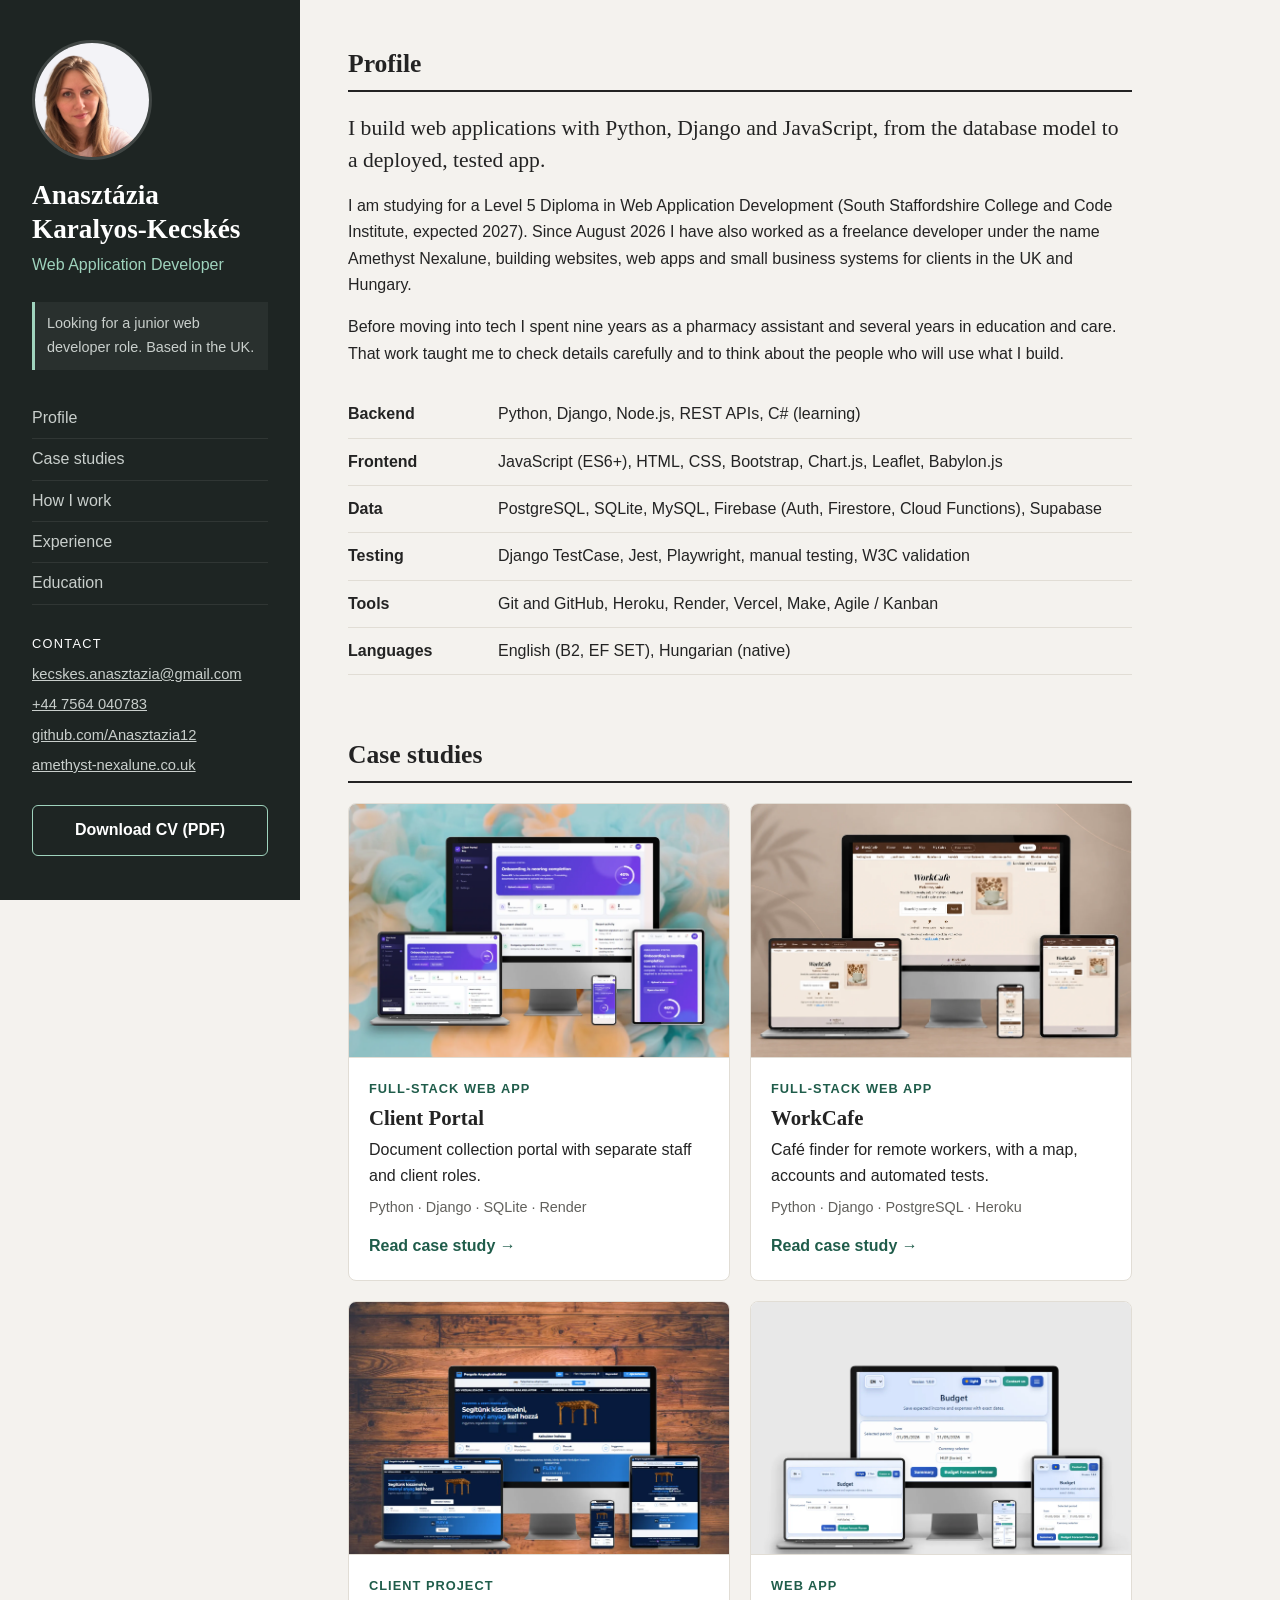
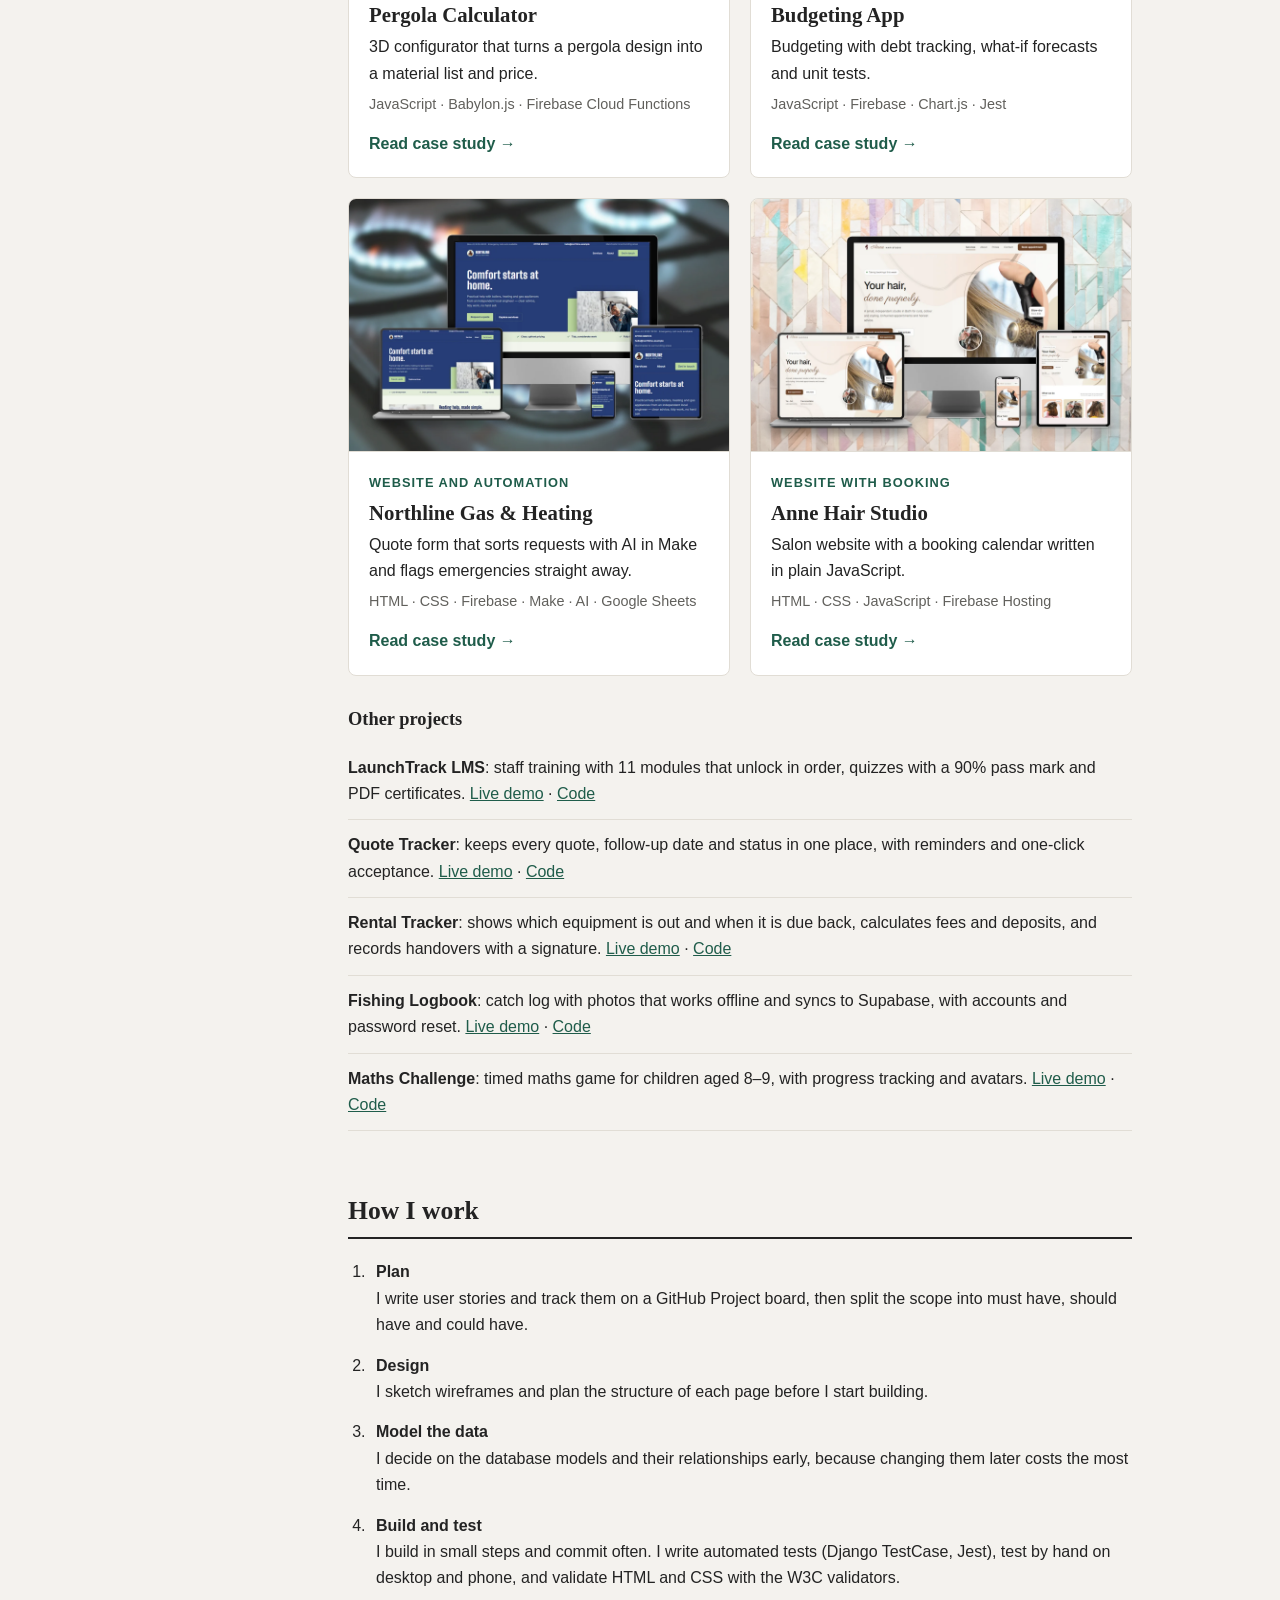
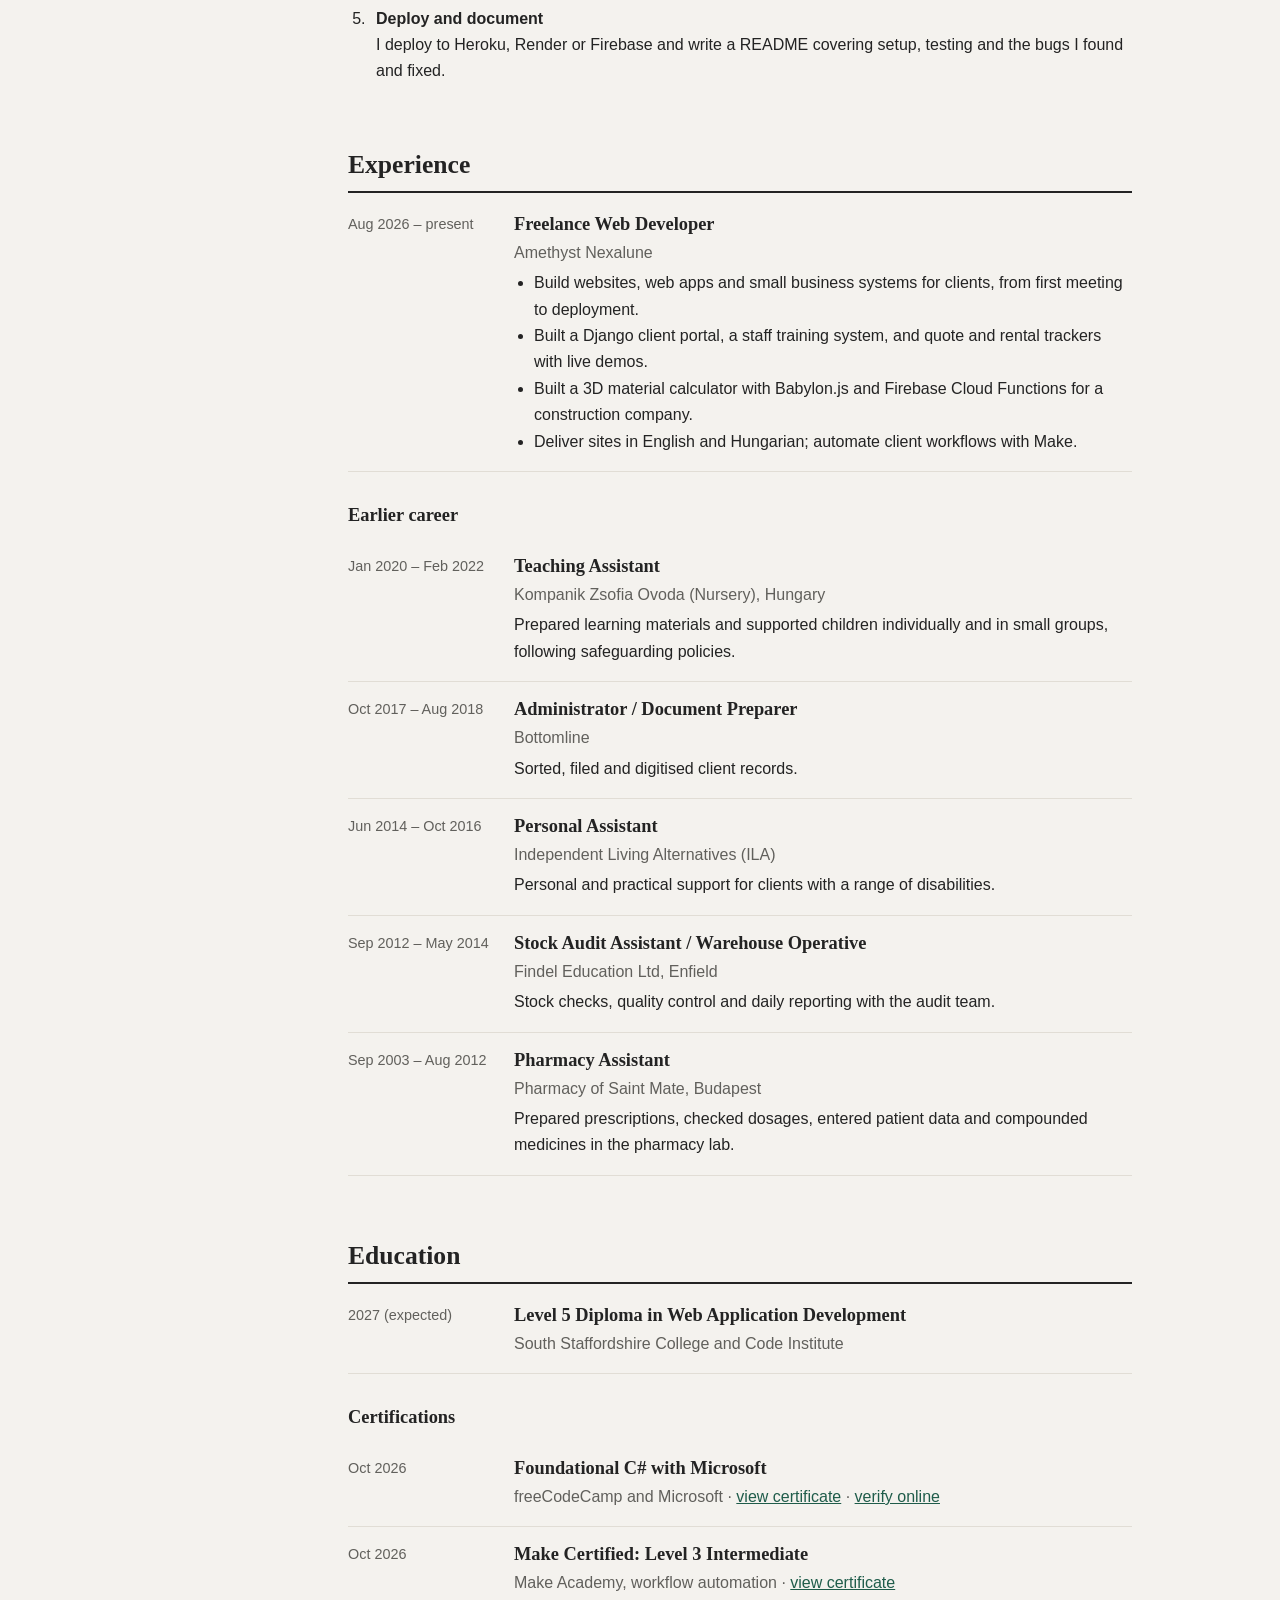
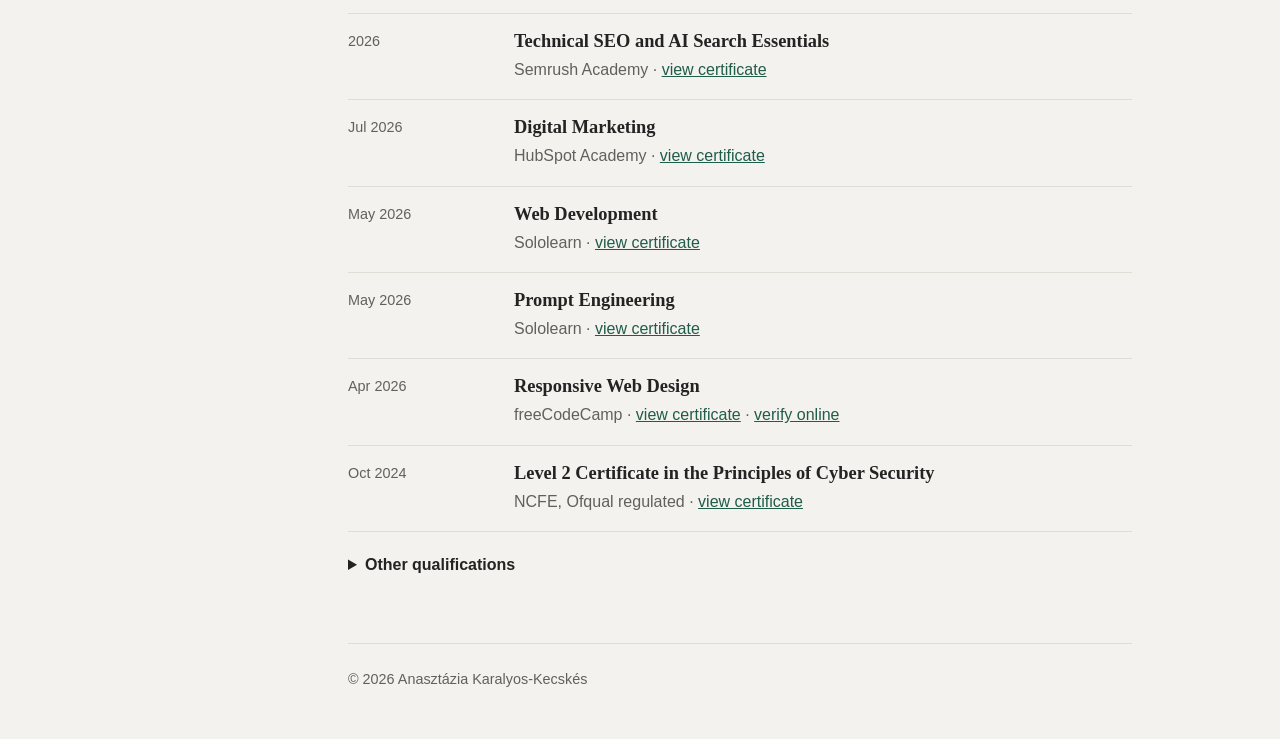
==== index.html @ 02b7f9cd "Add case studies for Pergola Calculator and WorkCafe, and create CV and main portfolio page" ====
<!DOCTYPE html>
<html lang="en">
<head>
    <meta charset="UTF-8">
    <meta name="viewport" content="width=device-width, initial-scale=1.0">
    <title>Anasztázia Karalyos-Kecskés | Web Application Developer</title>
    <meta name="description" content="Portfolio and CV of Anasztázia Karalyos-Kecskés, junior web application developer working with Python, Django, JavaScript, PostgreSQL and Firebase.">
    <link rel="icon" href="assets/images/favicon.ico">
    <link rel="apple-touch-icon" href="assets/images/favicon180.png">
    <link rel="stylesheet" href="assets/css/style.css">
</head>
<body>

<div class="layout">

    <!-- Sidebar -->
    <aside class="sidebar">
        <img class="photo" src="assets/images/profile.webp" alt="Anasztázia Karalyos-Kecskés" width="120" height="120">
        <h1>Anasztázia Karalyos-Kecskés</h1>
        <p class="role">Web Application Developer</p>
        <p class="status">Looking for a junior web developer role. Based in the UK.</p>

        <nav>
            <ul class="menu">
                <li><a href="#profile">Profile</a></li>
                <li><a href="#projects">Case studies</a></li>
                <li><a href="#how-i-work">How I work</a></li>
                <li><a href="#experience">Experience</a></li>
                <li><a href="#education">Education</a></li>
            </ul>
        </nav>

        <p class="side-title">Contact</p>
        <ul class="contact">
            <li><a href="mailto:kecskes.anasztazia@gmail.com">kecskes.anasztazia@gmail.com</a></li>
            <li><a href="tel:+447564040783">+44 7564 040783</a></li>
            <li><a href="https://github.com/Anasztazia12" target="_blank" rel="noopener">github.com/Anasztazia12</a></li>
            <li><a href="https://www.amethyst-nexalune.co.uk" target="_blank" rel="noopener">amethyst-nexalune.co.uk</a></li>
        </ul>

        <a class="cv-button" href="assets/pdf/CV_Anasztazia_Karalyos-Kecskes.pdf" download>Download CV (PDF)</a>
    </aside>

    <!-- Main content -->
    <main class="content">

        <!-- Profile -->
        <section class="block" id="profile">
            <h2>Profile</h2>
            <p class="lead">I build web applications with Python, Django and JavaScript, from the database model to a deployed, tested app.</p>
            <p>I am studying for a Level 5 Diploma in Web Application Development (South Staffordshire College and Code Institute, expected 2027). Since August 2026 I have also worked as a freelance developer under the name Amethyst Nexalune, building websites, web apps and small business systems for clients in the UK and Hungary.</p>
            <p>Before moving into tech I spent nine years as a pharmacy assistant and several years in education and care. That work taught me to check details carefully and to think about the people who will use what I build.</p>

            <table class="skills">
                <tr><th>Backend</th><td>Python, Django, Node.js, REST APIs, C# (learning)</td></tr>
                <tr><th>Frontend</th><td>JavaScript (ES6+), HTML, CSS, Bootstrap, Chart.js, Leaflet, Babylon.js</td></tr>
                <tr><th>Data</th><td>PostgreSQL, SQLite, MySQL, Firebase (Auth, Firestore, Cloud Functions), Supabase</td></tr>
                <tr><th>Testing</th><td>Django TestCase, Jest, Playwright, manual testing, W3C validation</td></tr>
                <tr><th>Tools</th><td>Git and GitHub, Heroku, Render, Vercel, Make, Agile / Kanban</td></tr>
                <tr><th>Languages</th><td>English (B2, EF SET), Hungarian (native)</td></tr>
            </table>
        </section>

        <!-- Case studies -->
        <section class="block" id="projects">
            <h2>Case studies</h2>
            <div class="cards">
                <a class="project-card" href="case-studies/client-portal.html">
                    <img src="assets/images/client-portal-responsive-devices-mockup.webp" alt="Client Portal on laptop, tablet and phone">
                    <div class="project-card-text">
                        <p class="case-type">Full-stack web app</p>
                        <h3>Client Portal</h3>
                        <p>Document collection portal with separate staff and client roles.</p>
                        <p class="stack">Python · Django · SQLite · Render</p>
                        <span class="read">Read case study →</span>
                    </div>
                </a>
                <a class="project-card" href="case-studies/workcafe.html">
                    <img src="assets/images/workcafe-responsive-devices-mockup.webp" alt="WorkCafe on laptop, tablet and phone">
                    <div class="project-card-text">
                        <p class="case-type">Full-stack web app</p>
                        <h3>WorkCafe</h3>
                        <p>Café finder for remote workers, with a map, accounts and automated tests.</p>
                        <p class="stack">Python · Django · PostgreSQL · Heroku</p>
                        <span class="read">Read case study →</span>
                    </div>
                </a>
                <a class="project-card" href="case-studies/pergola-calculator.html">
                    <img src="assets/images/pergola-responsive-devices-mockup.webp" alt="Pergola Calculator on several devices">
                    <div class="project-card-text">
                        <p class="case-type">Client project</p>
                        <h3>Pergola Calculator</h3>
                        <p>3D configurator that turns a pergola design into a material list and price.</p>
                        <p class="stack">JavaScript · Babylon.js · Firebase Cloud Functions</p>
                        <span class="read">Read case study →</span>
                    </div>
                </a>
                <a class="project-card" href="case-studies/budgeting-app.html">
                    <img src="assets/images/budgeting-app.webp" alt="Budgeting App on several devices">
                    <div class="project-card-text">
                        <p class="case-type">Web app</p>
                        <h3>Budgeting App</h3>
                        <p>Budgeting with debt tracking, what-if forecasts and unit tests.</p>
                        <p class="stack">JavaScript · Firebase · Chart.js · Jest</p>
                        <span class="read">Read case study →</span>
                    </div>
                </a>
                <a class="project-card" href="case-studies/northline-automation.html">
                    <img src="assets/images/plumber-responsive-devices-mockup.webp" alt="Northline website on laptop, tablet and phone">
                    <div class="project-card-text">
                        <p class="case-type">Website and automation</p>
                        <h3>Northline Gas &amp; Heating</h3>
                        <p>Quote form that sorts requests with AI in Make and flags emergencies straight away.</p>
                        <p class="stack">HTML · CSS · Firebase · Make · AI · Google Sheets</p>
                        <span class="read">Read case study →</span>
                    </div>
                </a>
                <a class="project-card" href="case-studies/anne-hair-studio.html">
                    <img src="assets/images/hair-responsive-devices-mockup.webp" alt="Anne Hair Studio on laptop, tablet and phone">
                    <div class="project-card-text">
                        <p class="case-type">Website with booking</p>
                        <h3>Anne Hair Studio</h3>
                        <p>Salon website with a booking calendar written in plain JavaScript.</p>
                        <p class="stack">HTML · CSS · JavaScript · Firebase Hosting</p>
                        <span class="read">Read case study →</span>
                    </div>
                </a>
            </div>

            <h3 class="sub-title">Other projects</h3>
            <ul class="other">
                <li><strong>LaunchTrack LMS</strong>: staff training with 11 modules that unlock in order, quizzes with a 90% pass mark and PDF certificates. <a href="https://lms-demo-w8lj.onrender.com" target="_blank" rel="noopener">Live demo</a> · <a href="https://github.com/Anasztazia12/lms-demo" target="_blank" rel="noopener">Code</a></li>
                <li><strong>Quote Tracker</strong>: keeps every quote, follow-up date and status in one place, with reminders and one-click acceptance. <a href="https://quote-demo.onrender.com" target="_blank" rel="noopener">Live demo</a> · <a href="https://github.com/Anasztazia12/quote-demo" target="_blank" rel="noopener">Code</a></li>
                <li><strong>Rental Tracker</strong>: shows which equipment is out and when it is due back, calculates fees and deposits, and records handovers with a signature. <a href="https://rental-demo.onrender.com" target="_blank" rel="noopener">Live demo</a> · <a href="https://github.com/Anasztazia12/rental-demo" target="_blank" rel="noopener">Code</a></li>
                <li><strong>Fishing Logbook</strong>: catch log with photos that works offline and syncs to Supabase, with accounts and password reset. <a href="https://fishing-logbook.amethyst-nexalune.co.uk/" target="_blank" rel="noopener">Live demo</a> · <a href="https://github.com/Anasztazia12/fishing-logbook" target="_blank" rel="noopener">Code</a></li>
                <li><strong>Maths Challenge</strong>: timed maths game for children aged 8–9, with progress tracking and avatars. <a href="https://maths-challenge.amethyst-nexalune.co.uk/" target="_blank" rel="noopener">Live demo</a> · <a href="https://github.com/Anasztazia12/Maths-Challenge" target="_blank" rel="noopener">Code</a></li>
            </ul>
        </section>

        <!-- How I work -->
        <section class="block" id="how-i-work">
            <h2>How I work</h2>
            <ol class="steps">
                <li><strong>Plan</strong>I write user stories and track them on a GitHub Project board, then split the scope into must have, should have and could have.</li>
                <li><strong>Design</strong>I sketch wireframes and plan the structure of each page before I start building.</li>
                <li><strong>Model the data</strong>I decide on the database models and their relationships early, because changing them later costs the most time.</li>
                <li><strong>Build and test</strong>I build in small steps and commit often. I write automated tests (Django TestCase, Jest), test by hand on desktop and phone, and validate HTML and CSS with the W3C validators.</li>
                <li><strong>Deploy and document</strong>I deploy to Heroku, Render or Firebase and write a README covering setup, testing and the bugs I found and fixed.</li>
            </ol>
        </section>

        <!-- Experience -->
        <section class="block" id="experience">
            <h2>Experience</h2>

            <div class="entry">
                <span class="when">Aug 2026 – present</span>
                <div>
                    <h3>Freelance Web Developer</h3>
                    <p class="muted">Amethyst Nexalune</p>
                    <ul>
                        <li>Build websites, web apps and small business systems for clients, from first meeting to deployment.</li>
                        <li>Built a Django client portal, a staff training system, and quote and rental trackers with live demos.</li>
                        <li>Built a 3D material calculator with Babylon.js and Firebase Cloud Functions for a construction company.</li>
                        <li>Deliver sites in English and Hungarian; automate client workflows with Make.</li>
                    </ul>
                </div>
            </div>

            <h3 class="sub-title">Earlier career</h3>

            <div class="entry">
                <span class="when">Jan 2020 – Feb 2022</span>
                <div>
                    <h3>Teaching Assistant</h3>
                    <p class="muted">Kompanik Zsofia Ovoda (Nursery), Hungary</p>
                    <p>Prepared learning materials and supported children individually and in small groups, following safeguarding policies.</p>
                </div>
            </div>
            <div class="entry">
                <span class="when">Oct 2017 – Aug 2018</span>
                <div>
                    <h3>Administrator / Document Preparer</h3>
                    <p class="muted">Bottomline</p>
                    <p>Sorted, filed and digitised client records.</p>
                </div>
            </div>
            <div class="entry">
                <span class="when">Jun 2014 – Oct 2016</span>
                <div>
                    <h3>Personal Assistant</h3>
                    <p class="muted">Independent Living Alternatives (ILA)</p>
                    <p>Personal and practical support for clients with a range of disabilities.</p>
                </div>
            </div>
            <div class="entry">
                <span class="when">Sep 2012 – May 2014</span>
                <div>
                    <h3>Stock Audit Assistant / Warehouse Operative</h3>
                    <p class="muted">Findel Education Ltd, Enfield</p>
                    <p>Stock checks, quality control and daily reporting with the audit team.</p>
                </div>
            </div>
            <div class="entry">
                <span class="when">Sep 2003 – Aug 2012</span>
                <div>
                    <h3>Pharmacy Assistant</h3>
                    <p class="muted">Pharmacy of Saint Mate, Budapest</p>
                    <p>Prepared prescriptions, checked dosages, entered patient data and compounded medicines in the pharmacy lab.</p>
                </div>
            </div>
        </section>

        <!-- Education -->
        <section class="block" id="education">
            <h2>Education</h2>

            <div class="entry">
                <span class="when">2027 (expected)</span>
                <div>
                    <h3>Level 5 Diploma in Web Application Development</h3>
                    <p class="muted">South Staffordshire College and Code Institute</p>
                </div>
            </div>

            <h3 class="sub-title">Certifications</h3>

            <div class="entry">
                <span class="when">Oct 2026</span>
                <div>
                    <h3>Foundational C# with Microsoft</h3>
                    <p class="muted">freeCodeCamp and Microsoft · <a href="assets/images/certs/public-cert-freecodecamp-csharp-microsoft.webp" target="_blank" rel="noopener">view certificate</a> · <a href="https://www.freecodecamp.org/certification/anisz12/foundational-c-sharp-with-microsoft" target="_blank" rel="noopener">verify online</a></p>
                </div>
            </div>
            <div class="entry">
                <span class="when">Oct 2026</span>
                <div>
                    <h3>Make Certified: Level 3 Intermediate</h3>
                    <p class="muted">Make Academy, workflow automation · <a href="assets/images/certs/public-cert-make-level3.webp" target="_blank" rel="noopener">view certificate</a></p>
                </div>
            </div>
            <div class="entry">
                <span class="when">2026</span>
                <div>
                    <h3>Technical SEO and AI Search Essentials</h3>
                    <p class="muted">Semrush Academy · <a href="assets/images/certs/public-cert-semrush-technicalseo.webp" target="_blank" rel="noopener">view certificate</a></p>
                </div>
            </div>
            <div class="entry">
                <span class="when">Jul 2026</span>
                <div>
                    <h3>Digital Marketing</h3>
                    <p class="muted">HubSpot Academy · <a href="assets/images/certs/public-cert-hubspot-digitalmarketing.webp" target="_blank" rel="noopener">view certificate</a></p>
                </div>
            </div>
            <div class="entry">
                <span class="when">May 2026</span>
                <div>
                    <h3>Web Development</h3>
                    <p class="muted">Sololearn · <a href="assets/images/certs/cert-sololearn-webdev.webp" target="_blank" rel="noopener">view certificate</a></p>
                </div>
            </div>
            <div class="entry">
                <span class="when">May 2026</span>
                <div>
                    <h3>Prompt Engineering</h3>
                    <p class="muted">Sololearn · <a href="assets/images/certs/cert-sololearn-prompteng.webp" target="_blank" rel="noopener">view certificate</a></p>
                </div>
            </div>
            <div class="entry">
                <span class="when">Apr 2026</span>
                <div>
                    <h3>Responsive Web Design</h3>
                    <p class="muted">freeCodeCamp · <a href="assets/images/certs/public-cert-freecodecamp-responsive-web-design.webp" target="_blank" rel="noopener">view certificate</a> · <a href="https://www.freecodecamp.org/certification/anisz12/responsive-web-design-v9" target="_blank" rel="noopener">verify online</a></p>
                </div>
            </div>
            <div class="entry">
                <span class="when">Oct 2024</span>
                <div>
                    <h3>Level 2 Certificate in the Principles of Cyber Security</h3>
                    <p class="muted">NCFE, Ofqual regulated · <a href="assets/images/certs/public-cert-ncfe-cybersecurity.webp" target="_blank" rel="noopener">view certificate</a></p>
                </div>
            </div>

            <details>
                <summary>Other qualifications</summary>
                <div class="entry"><span class="when">2026 (expected)</span><div><h3>Level 4, Lower Back Pain Management</h3><p class="muted">PT Academy</p></div></div>
                <div class="entry"><span class="when">2026 (expected)</span><div><h3>Level 3 Diploma, GP Exercise Referral</h3><p class="muted">PT Academy</p></div></div>
                <div class="entry"><span class="when">2026</span><div><h3>Level 5, Child Psychology and Psychiatry</h3></div></div>
                <div class="entry"><span class="when">2026</span><div><h3>Safeguarding in Sport</h3></div></div>
                <div class="entry"><span class="when">2025</span><div><h3>Level 3, Personal Trainer</h3><p class="muted">PT Academy</p></div></div>
                <div class="entry"><span class="when">2025</span><div><h3>Level 2, Gym Instructor</h3><p class="muted">PT Academy</p></div></div>
                <div class="entry"><span class="when">2025</span><div><h3>Level 2, Mental Health First Aid and Advocacy in the Workplace</h3></div></div>
                <div class="entry"><span class="when">2025</span><div><h3>EF SET English Certificate, B2</h3></div></div>
                <div class="entry"><span class="when">2025</span><div><h3>Level 1 Diploma, Professional Coaching</h3></div></div>
                <div class="entry"><span class="when">2024</span><div><h3>Level 2 Functional Skills, Maths</h3></div></div>
                <div class="entry"><span class="when">2009 – 2011</span><div><h3>Legal Assistant Qualification</h3><p class="muted">Forrai School</p></div></div>
                <div class="entry"><span class="when">2003 – 2009</span><div><h3>Pharmacy Assistant Certificate and Pharmacy Technician Assistant</h3></div></div>
                <div class="entry"><span class="when">2003</span><div><h3>Child and Youth Care Worker</h3></div></div>
                <div class="entry"><span class="when">1997 – 2002</span><div><h3>Secondary school (GCSE equivalent)</h3><p class="muted">Ludovika Human and Pedagogy Secondary School</p></div></div>
            </details>
        </section>

        <footer class="footer">
            © 2026 Anasztázia Karalyos-Kecskés
        </footer>
    </main>
</div>

<script src="assets/js/main.js"></script>
</body>
</html>
---- assets/css/style.css ----
/* ===== Colours and base ===== */
:root {
    --page: #f4f2ee;
    --paper: #ffffff;
    --text: #232323;
    --muted: #61605c;
    --line: #e1ddd5;
    --accent: #1f5c4a;
    --side: #1e2523;
    --side-text: #c9cfcc;
    --serif: Georgia, 'Times New Roman', serif;
}

* {
    box-sizing: border-box;
}

html {
    scroll-behavior: smooth;
}

body {
    margin: 0;
    background: var(--page);
    color: var(--text);
    font-family: 'Segoe UI', Roboto, Helvetica, Arial, sans-serif;
    line-height: 1.65;
}

img {
    display: block;
    max-width: 100%;
}

a {
    color: var(--accent);
}

h1, h2, h3 {
    font-family: var(--serif);
    font-weight: 700;
    line-height: 1.25;
}

/* ===== Layout: sidebar + content ===== */
.layout {
    display: grid;
    grid-template-columns: 300px 1fr;
    min-height: 100vh;
}

/* ===== Sidebar ===== */
.sidebar {
    position: sticky;
    top: 0;
    height: 100vh;
    overflow-y: auto;
    padding: 40px 32px;
    background: var(--side);
    color: var(--side-text);
}

.photo {
    width: 120px;
    height: 120px;
    margin-bottom: 18px;
    border: 3px solid rgba(255, 255, 255, 0.15);
    border-radius: 50%;
    object-fit: cover;
}

.sidebar h1 {
    margin: 0;
    color: #fff;
    font-size: 1.7rem;
}

.role {
    margin: 6px 0 24px;
    color: #9fd3bd;
    font-size: 1rem;
}

.status {
    margin: 0 0 28px;
    padding: 10px 12px;
    border-left: 3px solid #9fd3bd;
    background: rgba(255, 255, 255, 0.05);
    font-size: 0.9rem;
}

.menu {
    margin: 0 0 28px;
    padding: 0;
    list-style: none;
}

.menu a {
    display: block;
    padding: 7px 0;
    border-bottom: 1px solid rgba(255, 255, 255, 0.08);
    color: var(--side-text);
    text-decoration: none;
}

.menu a:hover {
    color: #fff;
}

.side-title {
    margin: 0 0 8px;
    color: #fff;
    font-size: 0.8rem;
    letter-spacing: 0.1em;
    text-transform: uppercase;
}

.contact {
    margin: 0 0 28px;
    padding: 0;
    list-style: none;
    font-size: 0.92rem;
}

.contact li {
    margin-bottom: 6px;
}

.contact a {
    color: var(--side-text);
    overflow-wrap: anywhere;
}

.cv-button {
    display: block;
    padding: 11px;
    border: 1px solid #9fd3bd;
    border-radius: 6px;
    color: #fff;
    font-weight: 600;
    text-align: center;
    text-decoration: none;
}

.cv-button:hover {
    background: rgba(159, 211, 189, 0.15);
}

/* ===== Content ===== */
.content {
    min-width: 0; /* lets long code blocks scroll instead of stretching the page */
    max-width: 880px;
    padding: 48px 48px 24px;
}

.block {
    margin-bottom: 64px;
    scroll-margin-top: 24px;
}

.block > h2 {
    margin: 0 0 20px;
    padding-bottom: 10px;
    border-bottom: 2px solid var(--text);
    font-size: 1.6rem;
}

.lead {
    margin: 0 0 16px;
    font-family: var(--serif);
    font-size: 1.35rem;
    line-height: 1.5;
}

.muted {
    color: var(--muted);
}

/* ===== Skills table ===== */
.skills {
    width: 100%;
    margin-top: 24px;
    border-collapse: collapse;
}

.skills th,
.skills td {
    padding: 10px 0;
    border-bottom: 1px solid var(--line);
    text-align: left;
    vertical-align: top;
}

.skills th {
    width: 150px;
    padding-right: 16px;
    font-weight: 600;
}

/* ===== Case studies ===== */
.case-type {
    margin: 0;
    color: var(--accent);
    font-size: 0.8rem;
    font-weight: 700;
    letter-spacing: 0.08em;
    text-transform: uppercase;
}

.stack {
    color: var(--muted);
    font-size: 0.9rem;
}

.links {
    display: flex;
    flex-wrap: wrap;
    gap: 8px;
}

.links a {
    padding: 7px 14px;
    border: 1px solid var(--text);
    border-radius: 6px;
    color: var(--text);
    font-size: 0.9rem;
    font-weight: 600;
    text-decoration: none;
}

.links a:first-child {
    border-color: var(--accent);
    background: var(--accent);
    color: #fff;
}

.links a:hover {
    opacity: 0.85;
}

/* ===== Image slider ===== */
.slider {
    position: relative;
    aspect-ratio: 16 / 9;
    border-bottom: 1px solid var(--line);
    background: #e9e6df;
}

.slider img {
    position: absolute;
    inset: 0;
    width: 100%;
    height: 100%;
    object-fit: cover;
    opacity: 0;
    transition: opacity 0.4s;
}

.slider img.show {
    opacity: 1;
}

.slider button {
    position: absolute;
    top: 50%;
    width: 38px;
    height: 38px;
    border: 0;
    border-radius: 50%;
    background: rgba(0, 0, 0, 0.55);
    color: #fff;
    cursor: pointer;
    transform: translateY(-50%);
}

.slider .prev {
    left: 12px;
}

.slider .next {
    right: 12px;
}

/* ===== Experience and education ===== */
.entry {
    display: grid;
    grid-template-columns: 150px 1fr;
    gap: 16px;
    padding: 16px 0;
    border-bottom: 1px solid var(--line);
}

.entry:first-of-type {
    padding-top: 0;
}

.when {
    color: var(--muted);
    font-size: 0.9rem;
}

.entry h3 {
    margin: 0;
    font-size: 1.15rem;
}

.entry p,
.entry ul {
    margin: 4px 0 0;
}

.entry ul {
    padding-left: 20px;
}

.sub-title {
    margin: 32px 0 12px;
    font-size: 1.15rem;
}

details {
    margin-top: 20px;
}

summary {
    font-weight: 600;
    cursor: pointer;
}

/* ===== Project cards on the home page ===== */
.cards {
    display: grid;
    grid-template-columns: 1fr 1fr;
    gap: 20px;
}

.project-card {
    display: flex;
    flex-direction: column;
    overflow: hidden;
    border: 1px solid var(--line);
    border-radius: 8px;
    background: var(--paper);
    color: var(--text);
    text-decoration: none;
}

.project-card:hover {
    border-color: var(--accent);
}

.project-card img {
    aspect-ratio: 3 / 2;
    width: 100%;
    object-fit: cover;
    border-bottom: 1px solid var(--line);
}

.project-card-text {
    display: flex;
    flex: 1;
    flex-direction: column;
    gap: 6px;
    padding: 20px;
}

.project-card h3 {
    margin: 0;
    font-size: 1.3rem;
}

.project-card p {
    margin: 0;
}

.read {
    margin-top: auto;
    padding-top: 8px;
    color: var(--accent);
    font-weight: 600;
}

/* ===== Other projects and how I work ===== */
.other {
    margin: 0;
    padding: 0;
    list-style: none;
}

.other li {
    padding: 12px 0;
    border-bottom: 1px solid var(--line);
}

.steps {
    margin: 0;
    padding-left: 22px;
}

.steps li {
    margin-bottom: 14px;
    padding-left: 6px;
}

.steps strong {
    display: block;
}

/* ===== Case study pages ===== */
.back {
    display: inline-block;
    margin-bottom: 24px;
    font-weight: 600;
    text-decoration: none;
}

.page-title {
    margin: 2px 0 10px;
    font-size: clamp(2rem, 4vw, 2.6rem);
}

.facts {
    display: grid;
    grid-template-columns: repeat(3, 1fr);
    gap: 12px;
    margin: 24px 0;
    padding: 0;
    list-style: none;
}

.facts li {
    padding: 12px 14px;
    border-left: 3px solid var(--accent);
    background: var(--paper);
    font-size: 0.95rem;
}

.facts span {
    display: block;
    color: var(--muted);
    font-size: 0.8rem;
    text-transform: uppercase;
    letter-spacing: 0.06em;
}

.study .slider {
    margin: 24px 0 40px;
    border: 1px solid var(--line);
    border-radius: 8px;
    overflow: hidden;
}

.study h2 {
    margin: 40px 0 10px;
    font-size: 1.4rem;
}

.study ul {
    padding-left: 20px;
}

.study li {
    margin-bottom: 6px;
}

.fix {
    margin-bottom: 14px;
    padding: 14px 16px;
    border: 1px solid var(--line);
    border-radius: 8px;
    background: var(--paper);
}

.fix p {
    margin: 0;
}

pre {
    overflow-x: auto;
    padding: 18px;
    border-radius: 8px;
    background: var(--side);
    color: #e6e9e7;
    font-size: 0.88rem;
    line-height: 1.5;
}

code {
    font-family: Consolas, 'Courier New', monospace;
}

.next-case {
    display: block;
    margin: 48px 0 24px;
    padding: 20px;
    border: 1px solid var(--line);
    border-radius: 8px;
    background: var(--paper);
    text-decoration: none;
}

.next-case span {
    display: block;
    color: var(--muted);
    font-size: 0.85rem;
}

.next-case strong {
    font-family: var(--serif);
    font-size: 1.3rem;
}

/* ===== Footer ===== */
.footer {
    padding: 24px 0;
    border-top: 1px solid var(--line);
    color: var(--muted);
    font-size: 0.9rem;
}

/* ===== Tablet and mobile ===== */
@media (max-width: 900px) {
    .layout {
        grid-template-columns: 1fr;
    }

    .sidebar {
        position: static;
        height: auto;
        padding: 32px 20px;
    }

    .menu {
        display: flex;
        flex-wrap: wrap;
        gap: 4px 16px;
    }

    .menu a {
        border: 0;
    }

    .cv-button {
        display: inline-block;
        padding: 10px 18px;
    }

    .content {
        padding: 32px 20px 16px;
    }
}

@media (max-width: 600px) {
    .cards,
    .facts,
    .entry {
        grid-template-columns: 1fr;
    }

    .entry {
        gap: 2px;
    }

    .skills th {
        width: 110px;
    }
}
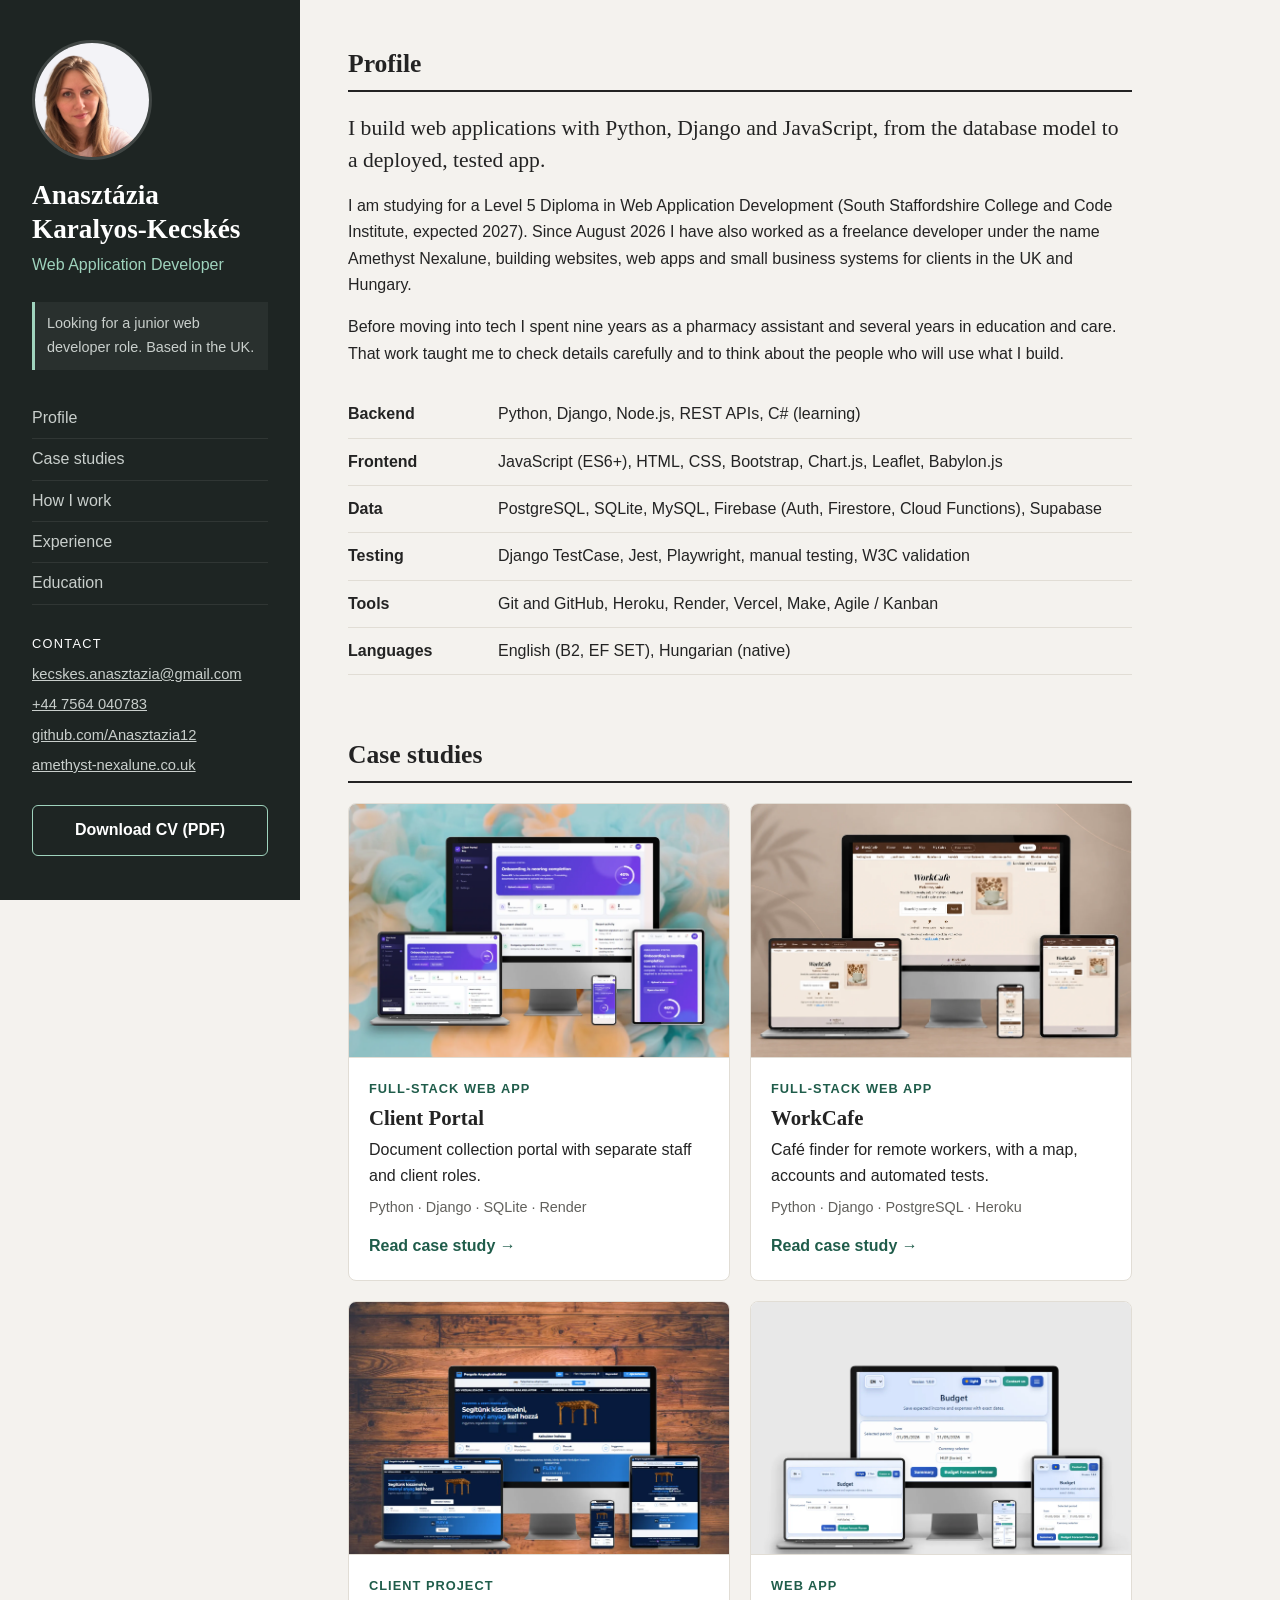
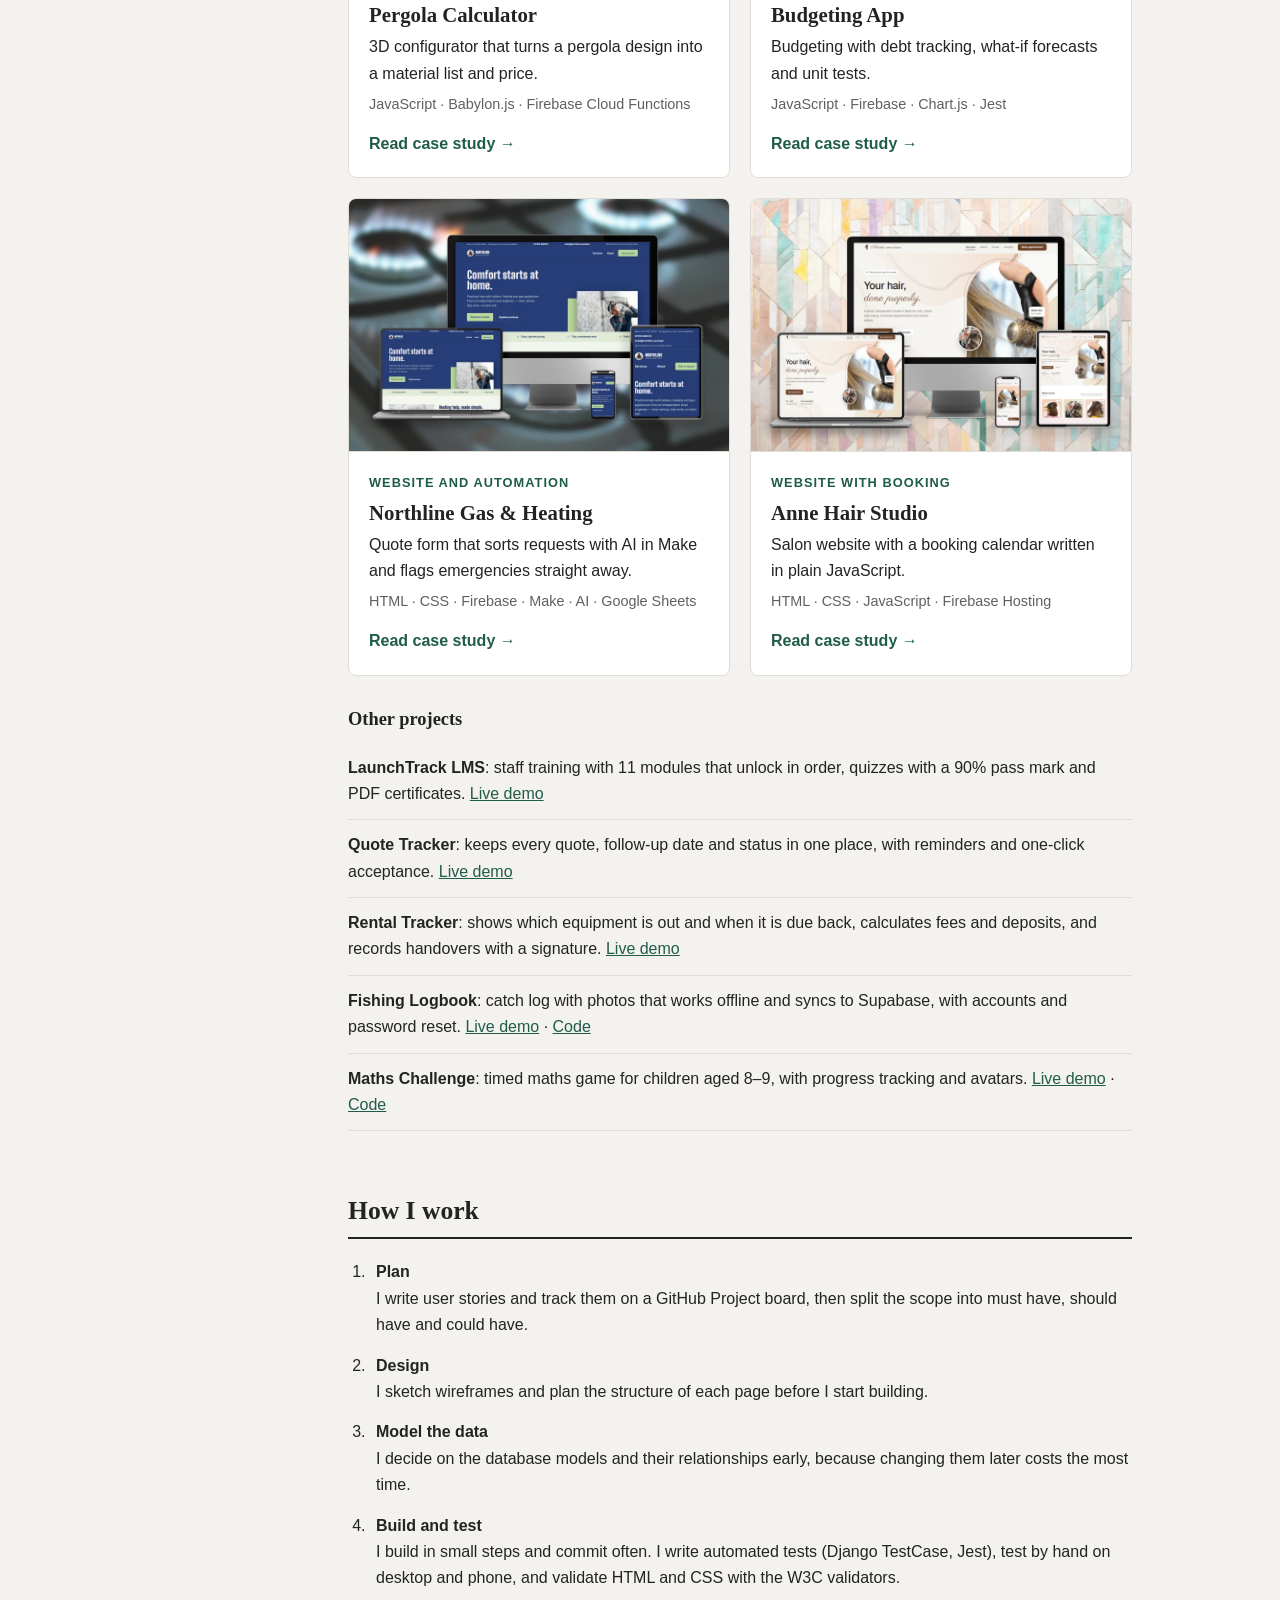
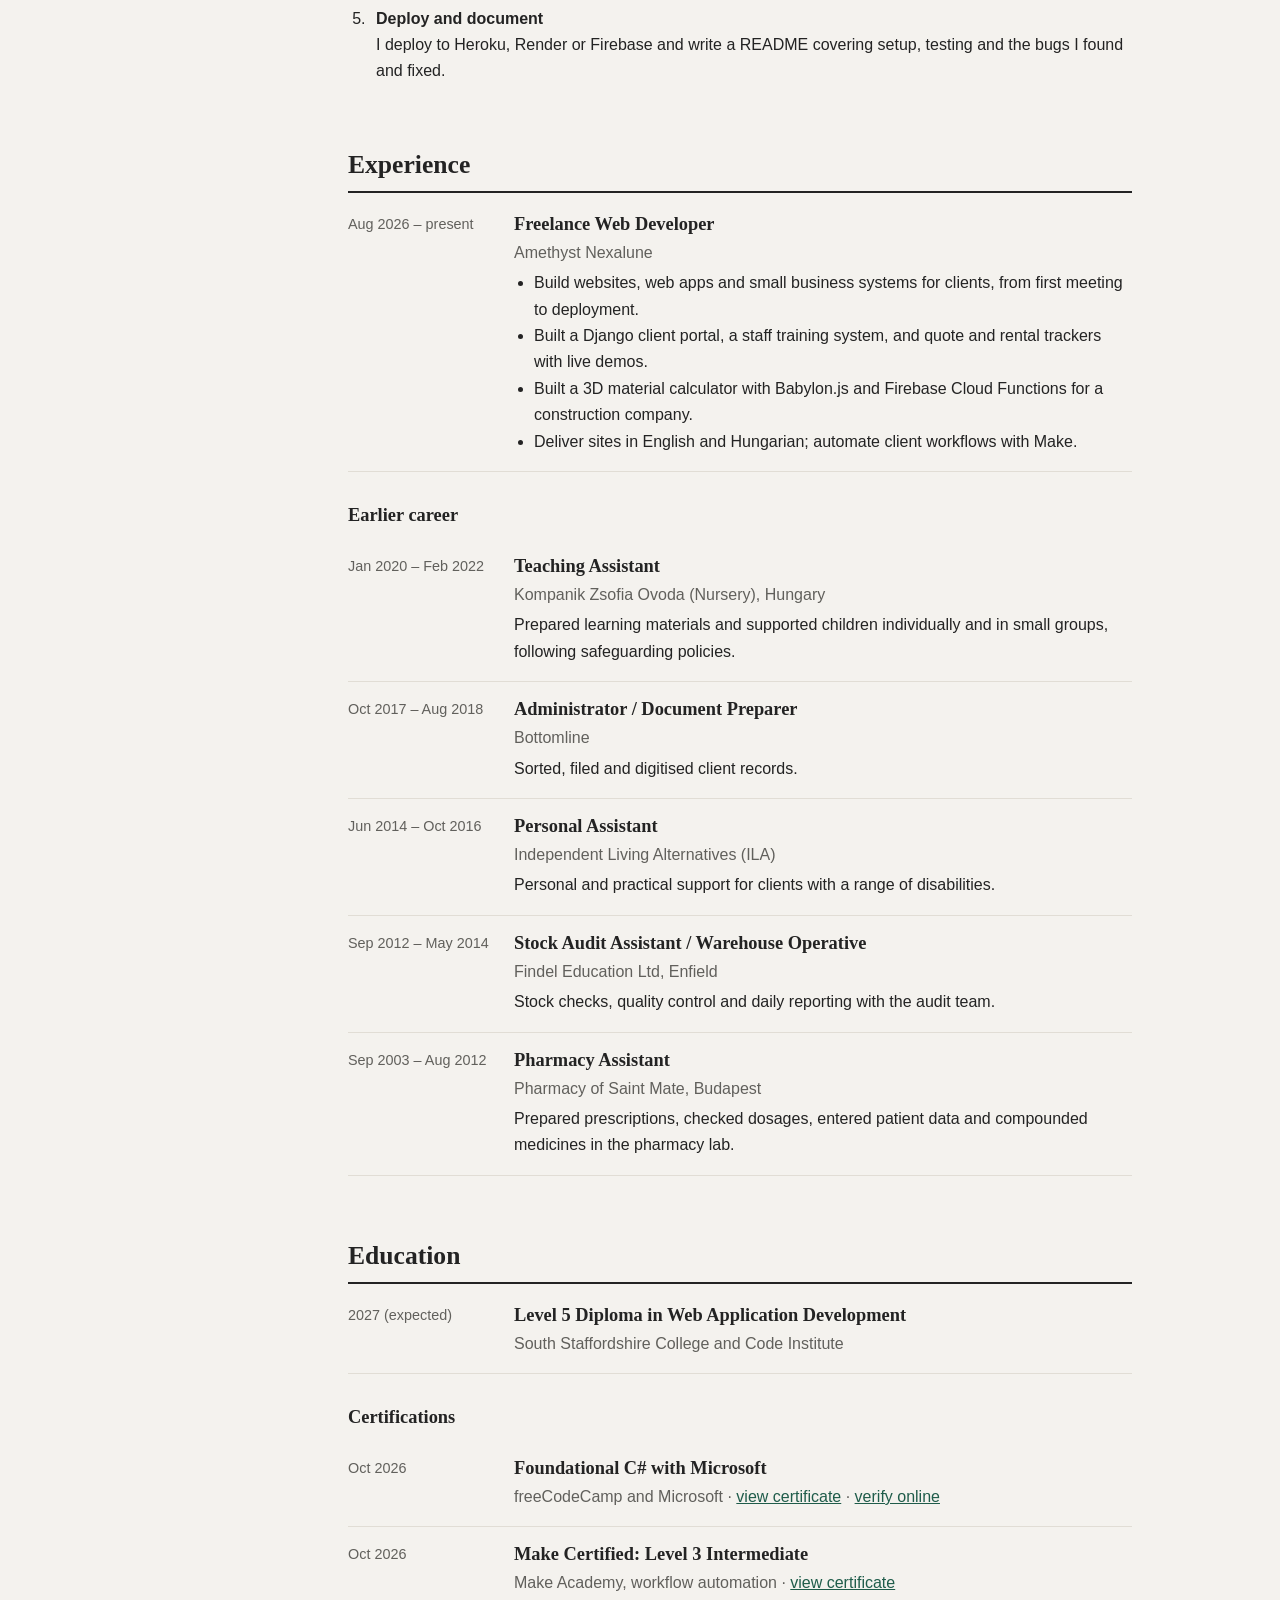
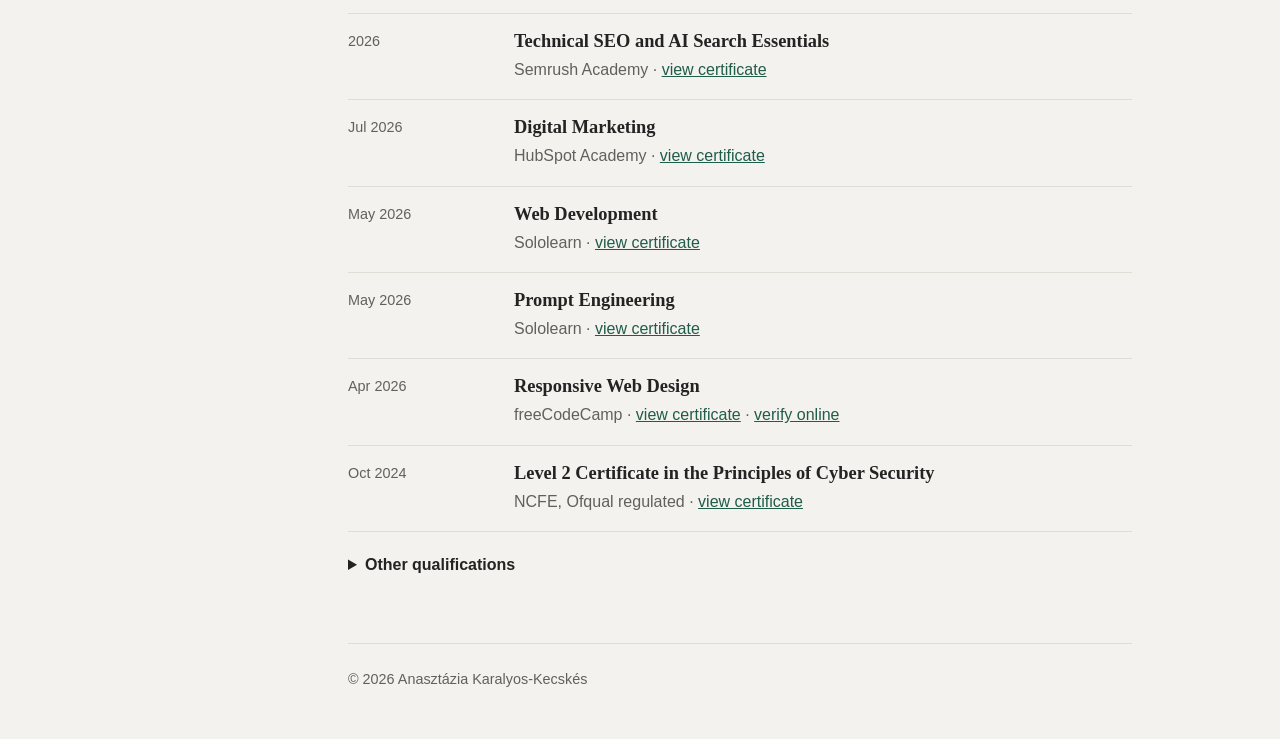
==== commit 4d3cb2e9: "Update README and case studies to enhance clarity and remove GitHub links" ====
--- a/index.html
+++ b/index.html
@@ -129,9 +129,9 @@
 
             <h3 class="sub-title">Other projects</h3>
             <ul class="other">
-                <li><strong>LaunchTrack LMS</strong>: staff training with 11 modules that unlock in order, quizzes with a 90% pass mark and PDF certificates. <a href="https://lms-demo-w8lj.onrender.com" target="_blank" rel="noopener">Live demo</a> · <a href="https://github.com/Anasztazia12/lms-demo" target="_blank" rel="noopener">Code</a></li>
-                <li><strong>Quote Tracker</strong>: keeps every quote, follow-up date and status in one place, with reminders and one-click acceptance. <a href="https://quote-demo.onrender.com" target="_blank" rel="noopener">Live demo</a> · <a href="https://github.com/Anasztazia12/quote-demo" target="_blank" rel="noopener">Code</a></li>
-                <li><strong>Rental Tracker</strong>: shows which equipment is out and when it is due back, calculates fees and deposits, and records handovers with a signature. <a href="https://rental-demo.onrender.com" target="_blank" rel="noopener">Live demo</a> · <a href="https://github.com/Anasztazia12/rental-demo" target="_blank" rel="noopener">Code</a></li>
+                <li><strong>LaunchTrack LMS</strong>: staff training with 11 modules that unlock in order, quizzes with a 90% pass mark and PDF certificates. <a href="https://lms-demo-w8lj.onrender.com" target="_blank" rel="noopener">Live demo</a></li>
+                <li><strong>Quote Tracker</strong>: keeps every quote, follow-up date and status in one place, with reminders and one-click acceptance. <a href="https://quote-demo.onrender.com" target="_blank" rel="noopener">Live demo</a></li>
+                <li><strong>Rental Tracker</strong>: shows which equipment is out and when it is due back, calculates fees and deposits, and records handovers with a signature. <a href="https://rental-demo.onrender.com" target="_blank" rel="noopener">Live demo</a></li>
                 <li><strong>Fishing Logbook</strong>: catch log with photos that works offline and syncs to Supabase, with accounts and password reset. <a href="https://fishing-logbook.amethyst-nexalune.co.uk/" target="_blank" rel="noopener">Live demo</a> · <a href="https://github.com/Anasztazia12/fishing-logbook" target="_blank" rel="noopener">Code</a></li>
                 <li><strong>Maths Challenge</strong>: timed maths game for children aged 8–9, with progress tracking and avatars. <a href="https://maths-challenge.amethyst-nexalune.co.uk/" target="_blank" rel="noopener">Live demo</a> · <a href="https://github.com/Anasztazia12/Maths-Challenge" target="_blank" rel="noopener">Code</a></li>
             </ul>
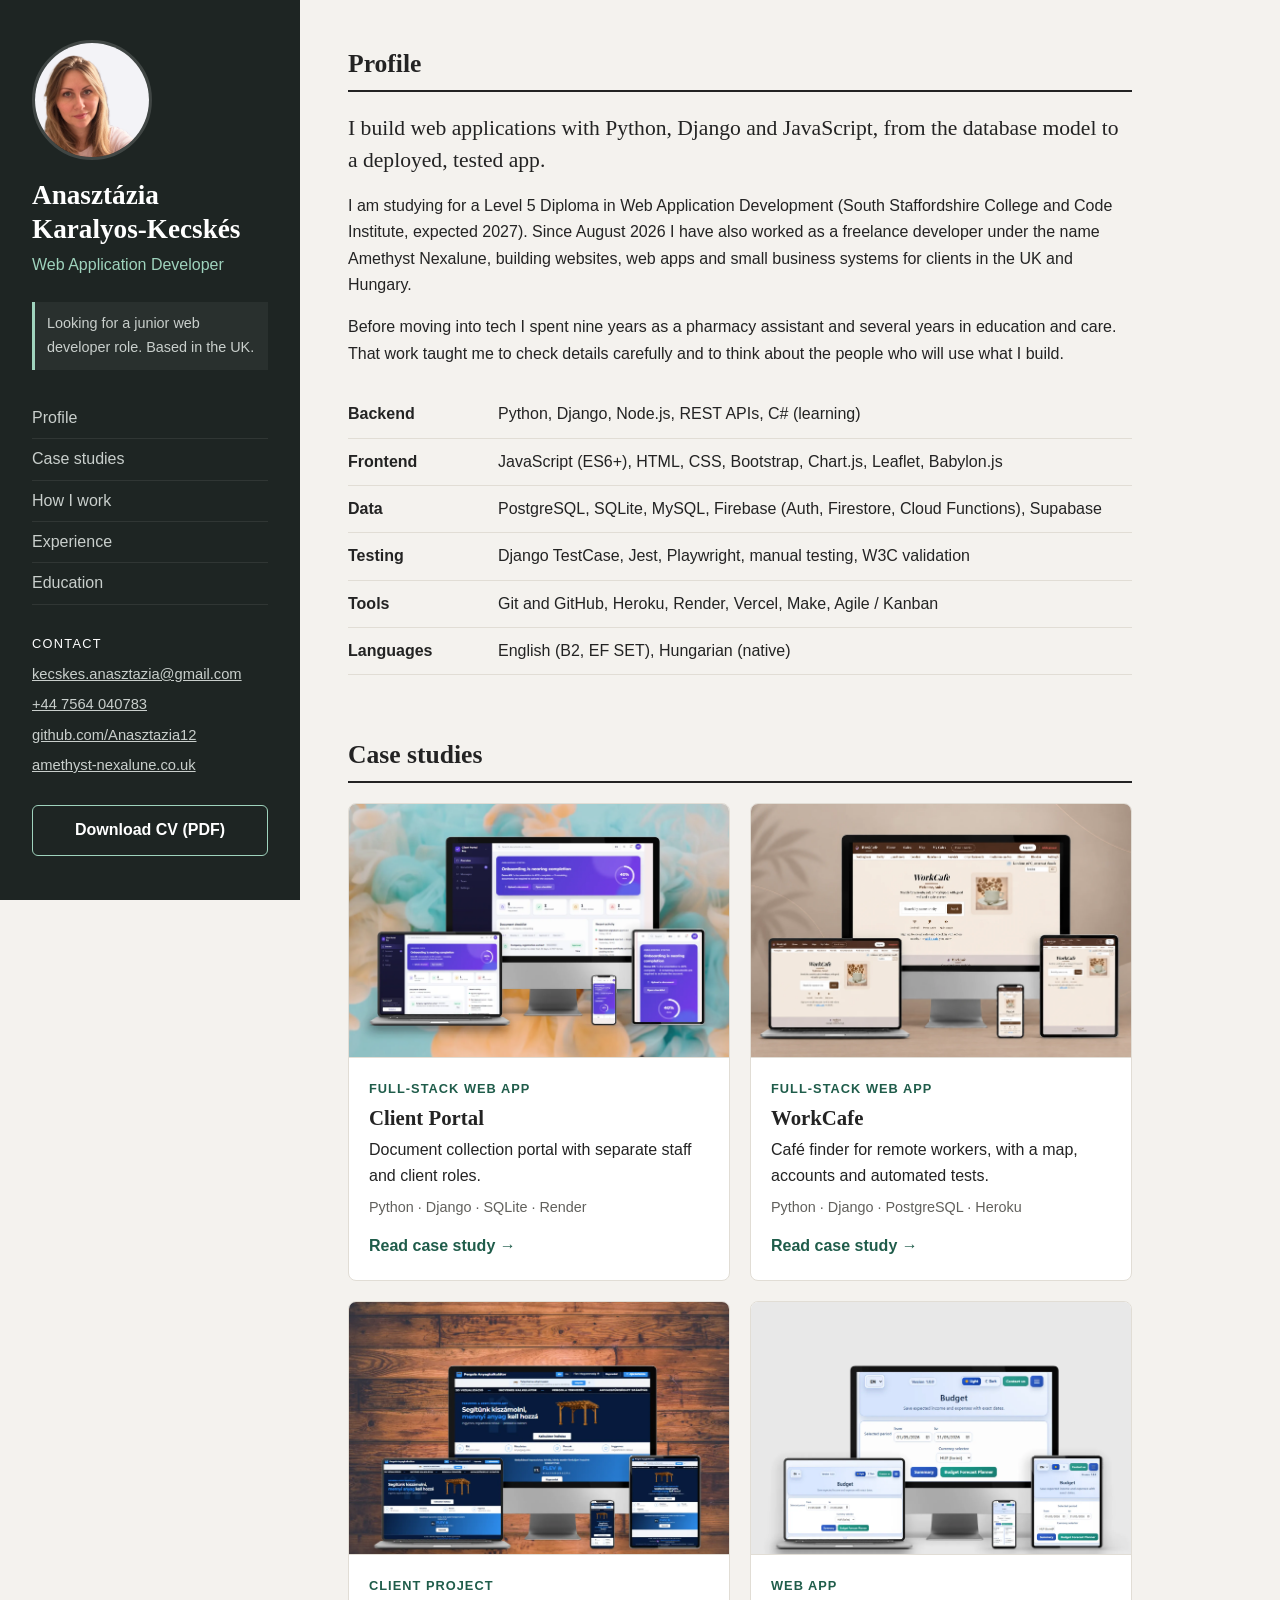
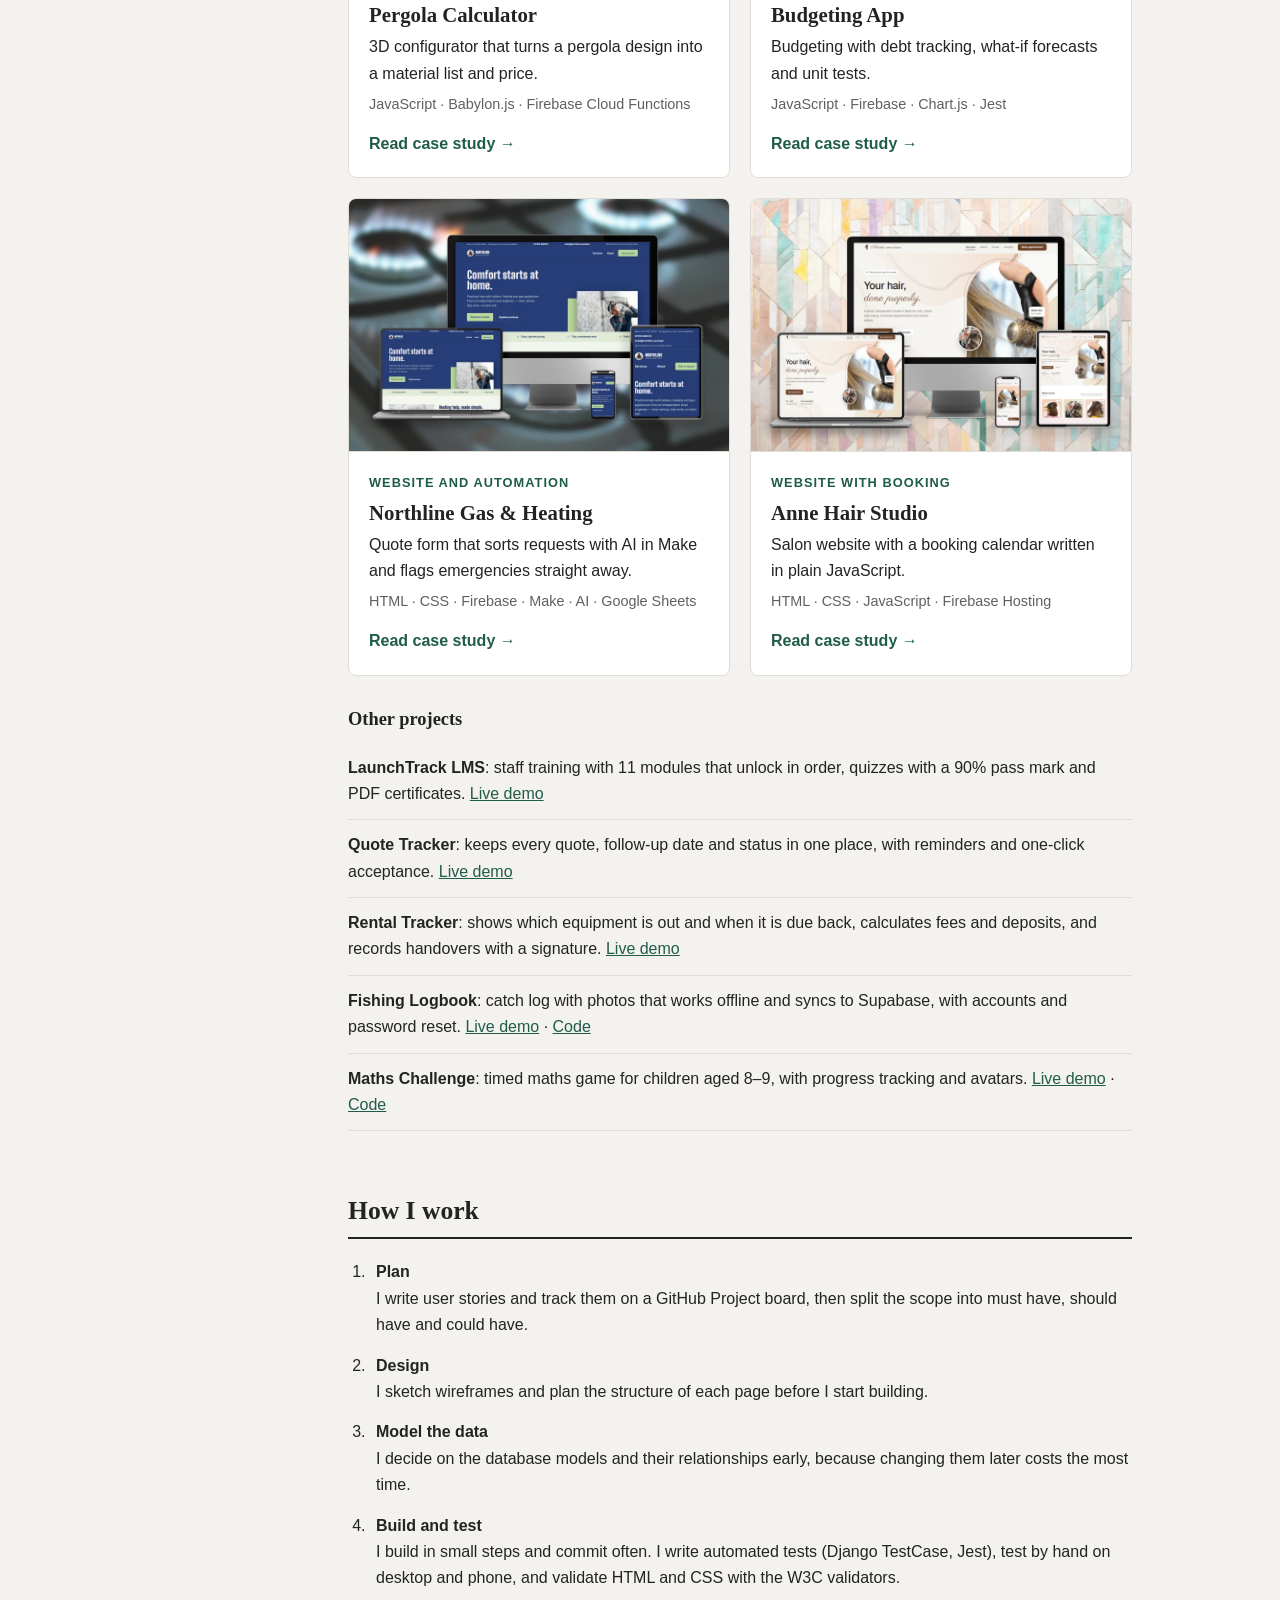
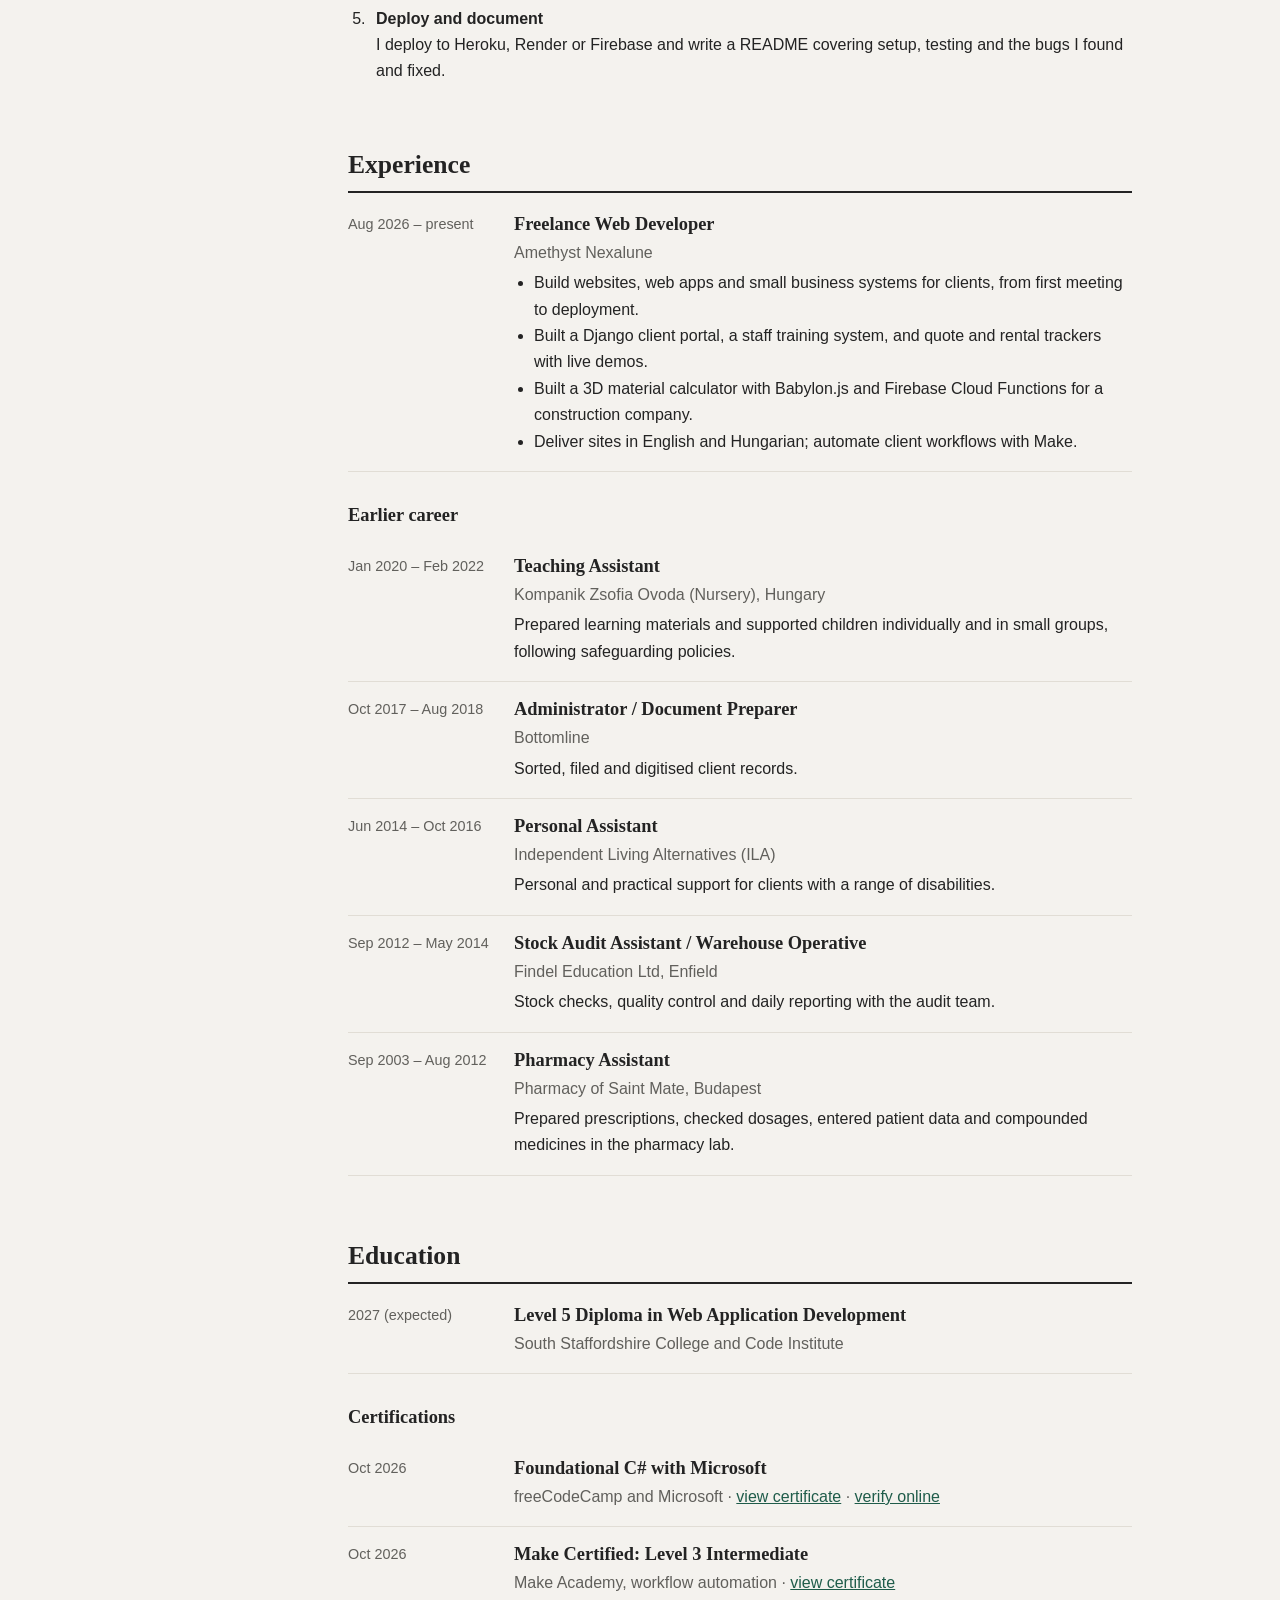
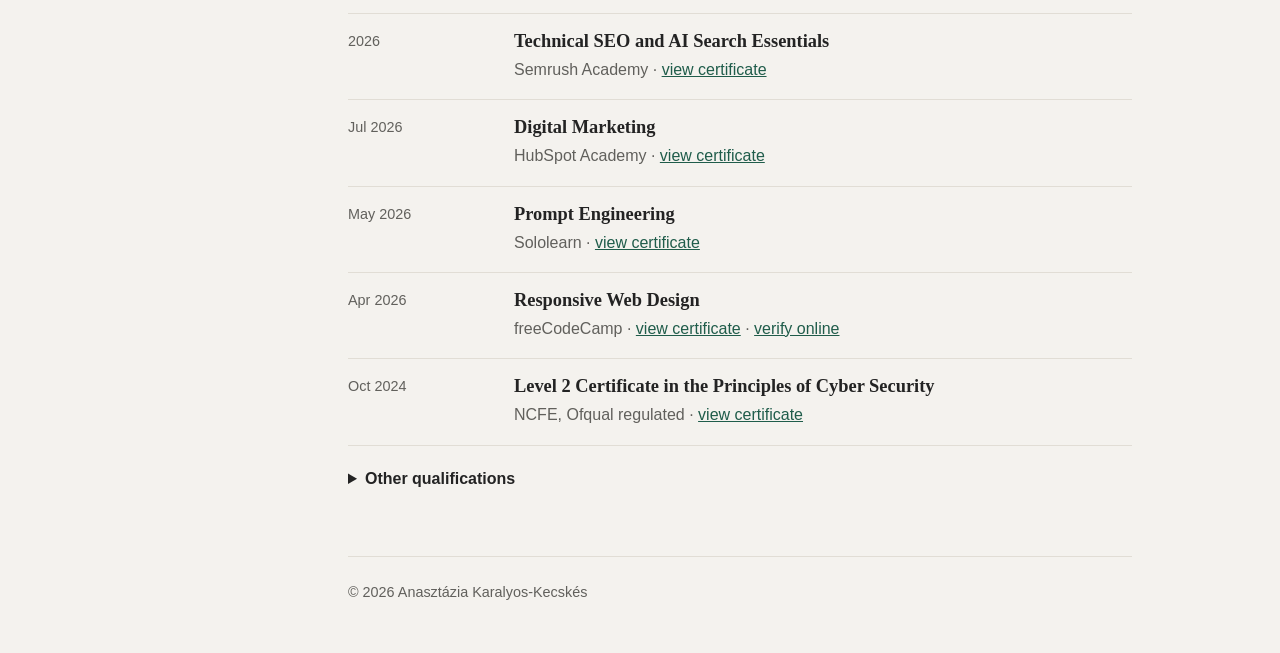
==== commit a6e6acd5: "Remove SoloLearn web development certificate entry from education section" ====
--- a/index.html
+++ b/index.html
@@ -251,13 +251,6 @@
                 <div>
                     <h3>Digital Marketing</h3>
                     <p class="muted">HubSpot Academy · <a href="assets/images/certs/public-cert-hubspot-digitalmarketing.webp" target="_blank" rel="noopener">view certificate</a></p>
-                </div>
-            </div>
-            <div class="entry">
-                <span class="when">May 2026</span>
-                <div>
-                    <h3>Web Development</h3>
-                    <p class="muted">Sololearn · <a href="assets/images/certs/cert-sololearn-webdev.webp" target="_blank" rel="noopener">view certificate</a></p>
                 </div>
             </div>
             <div class="entry">
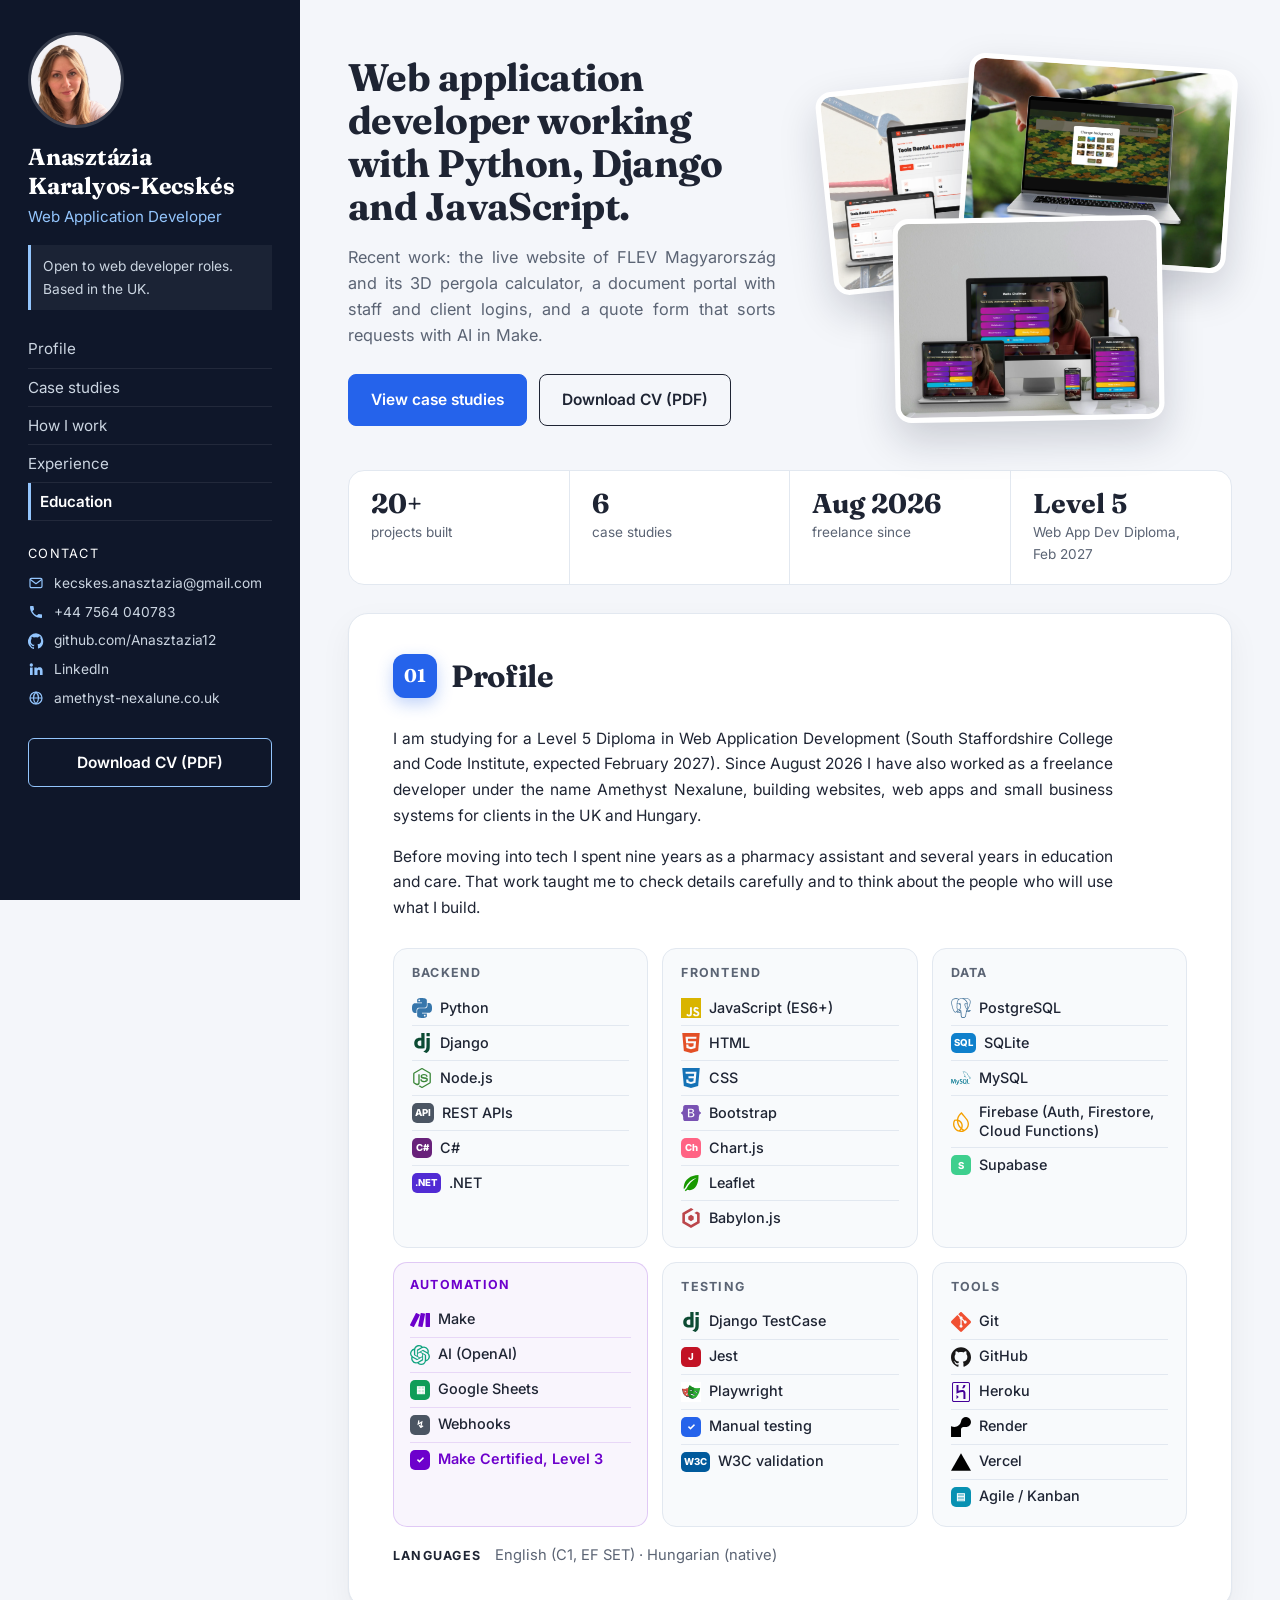
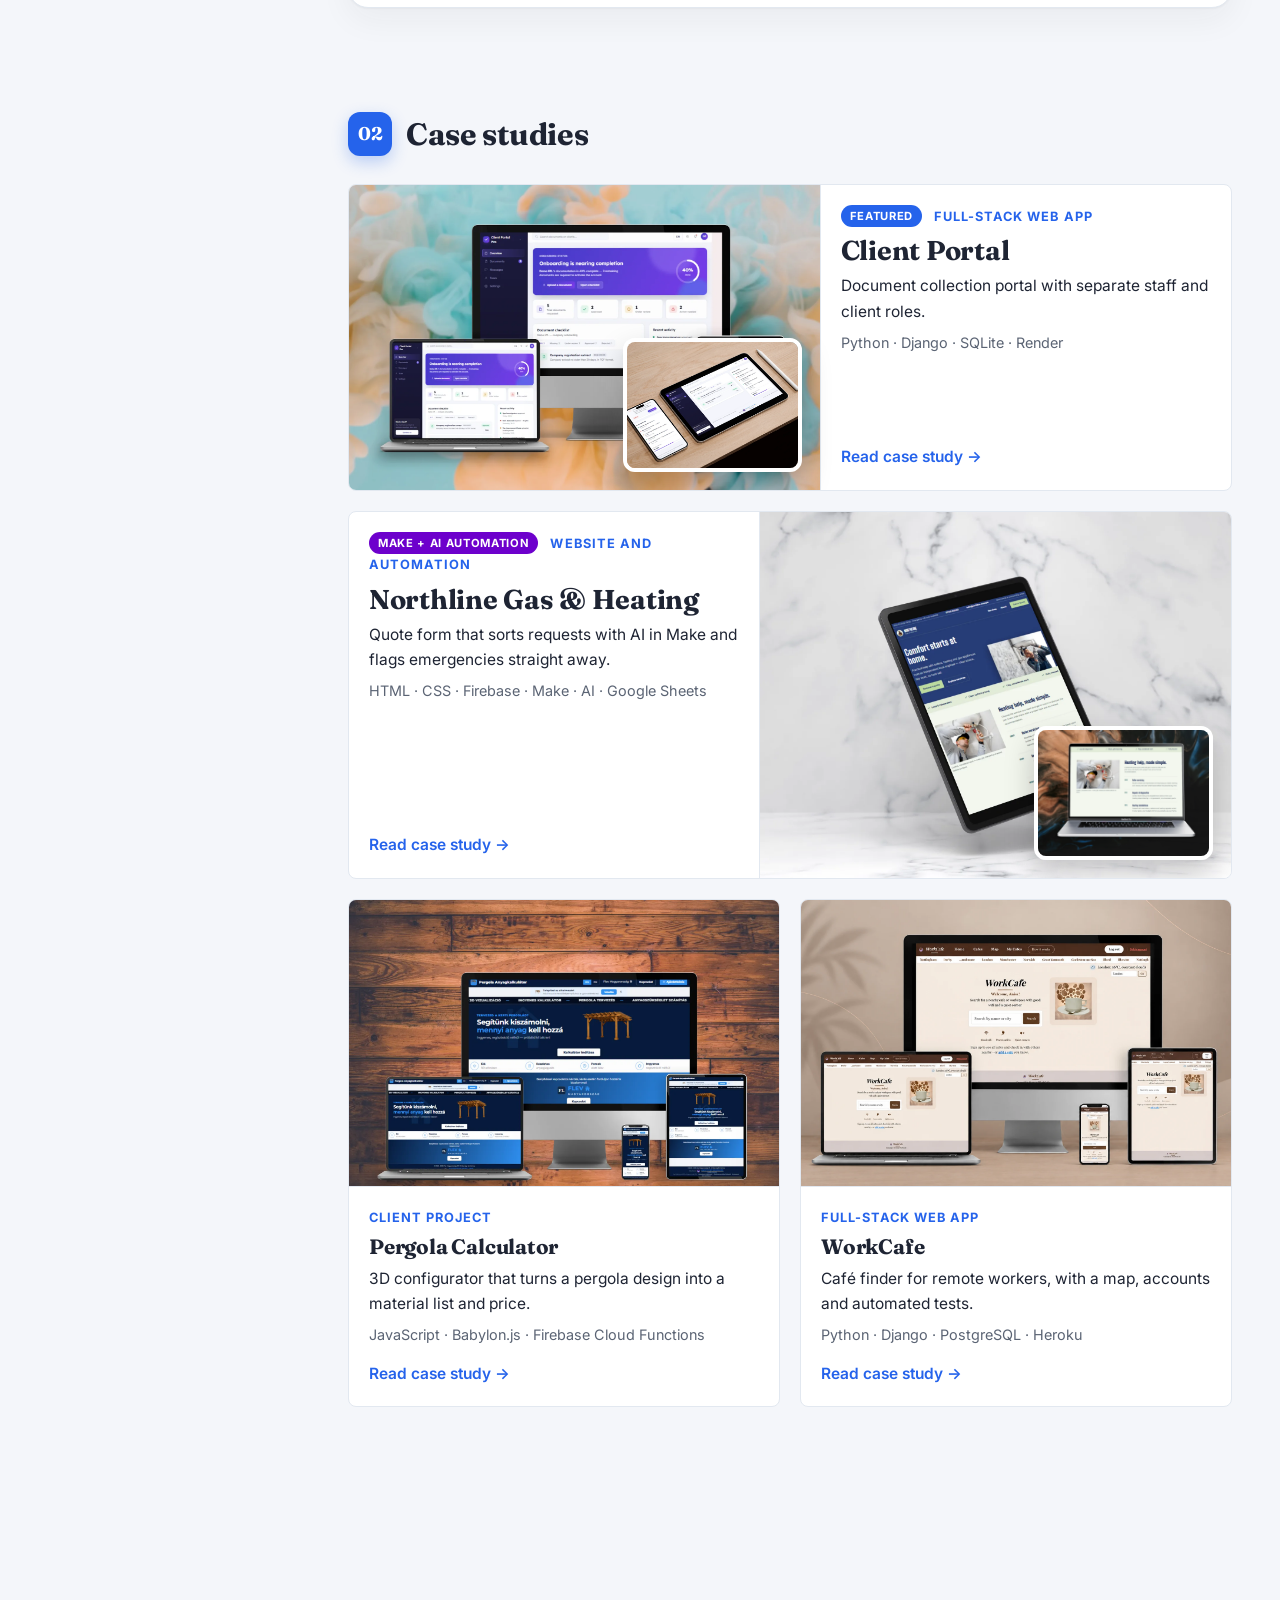
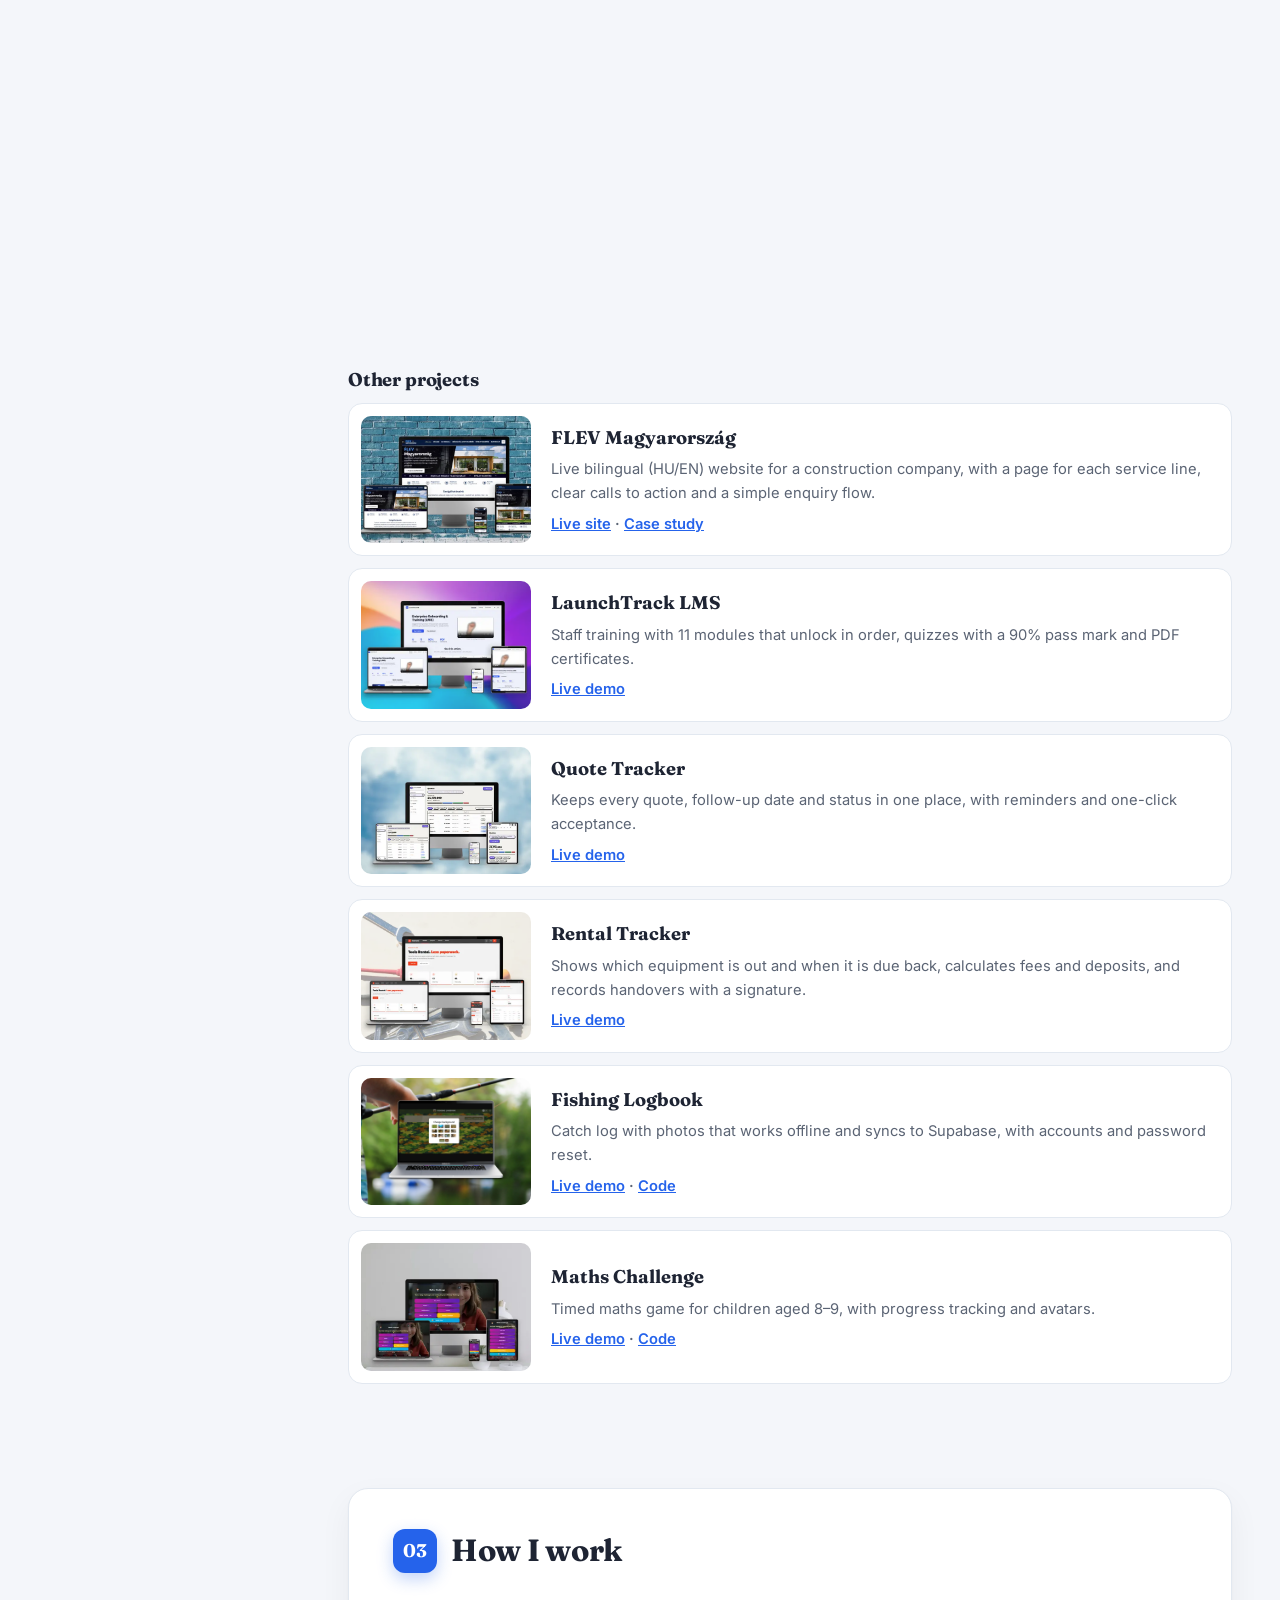
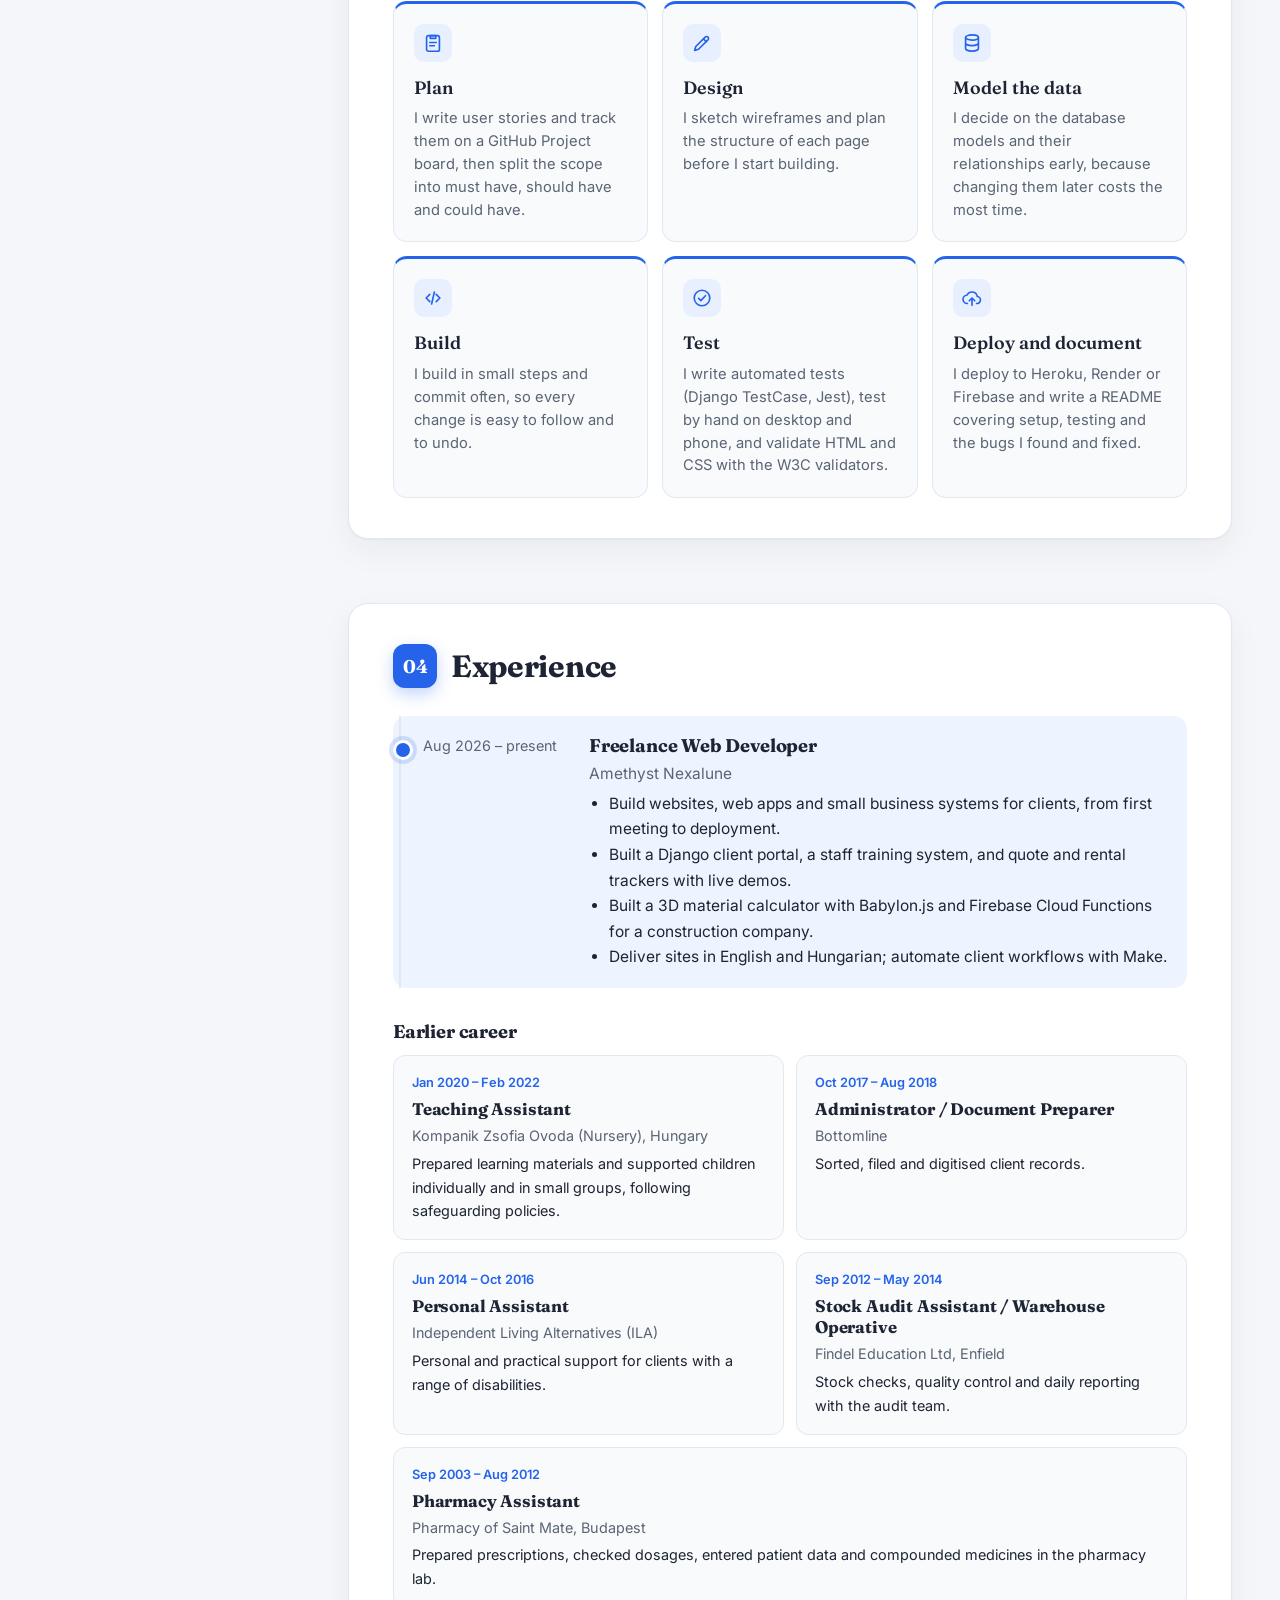
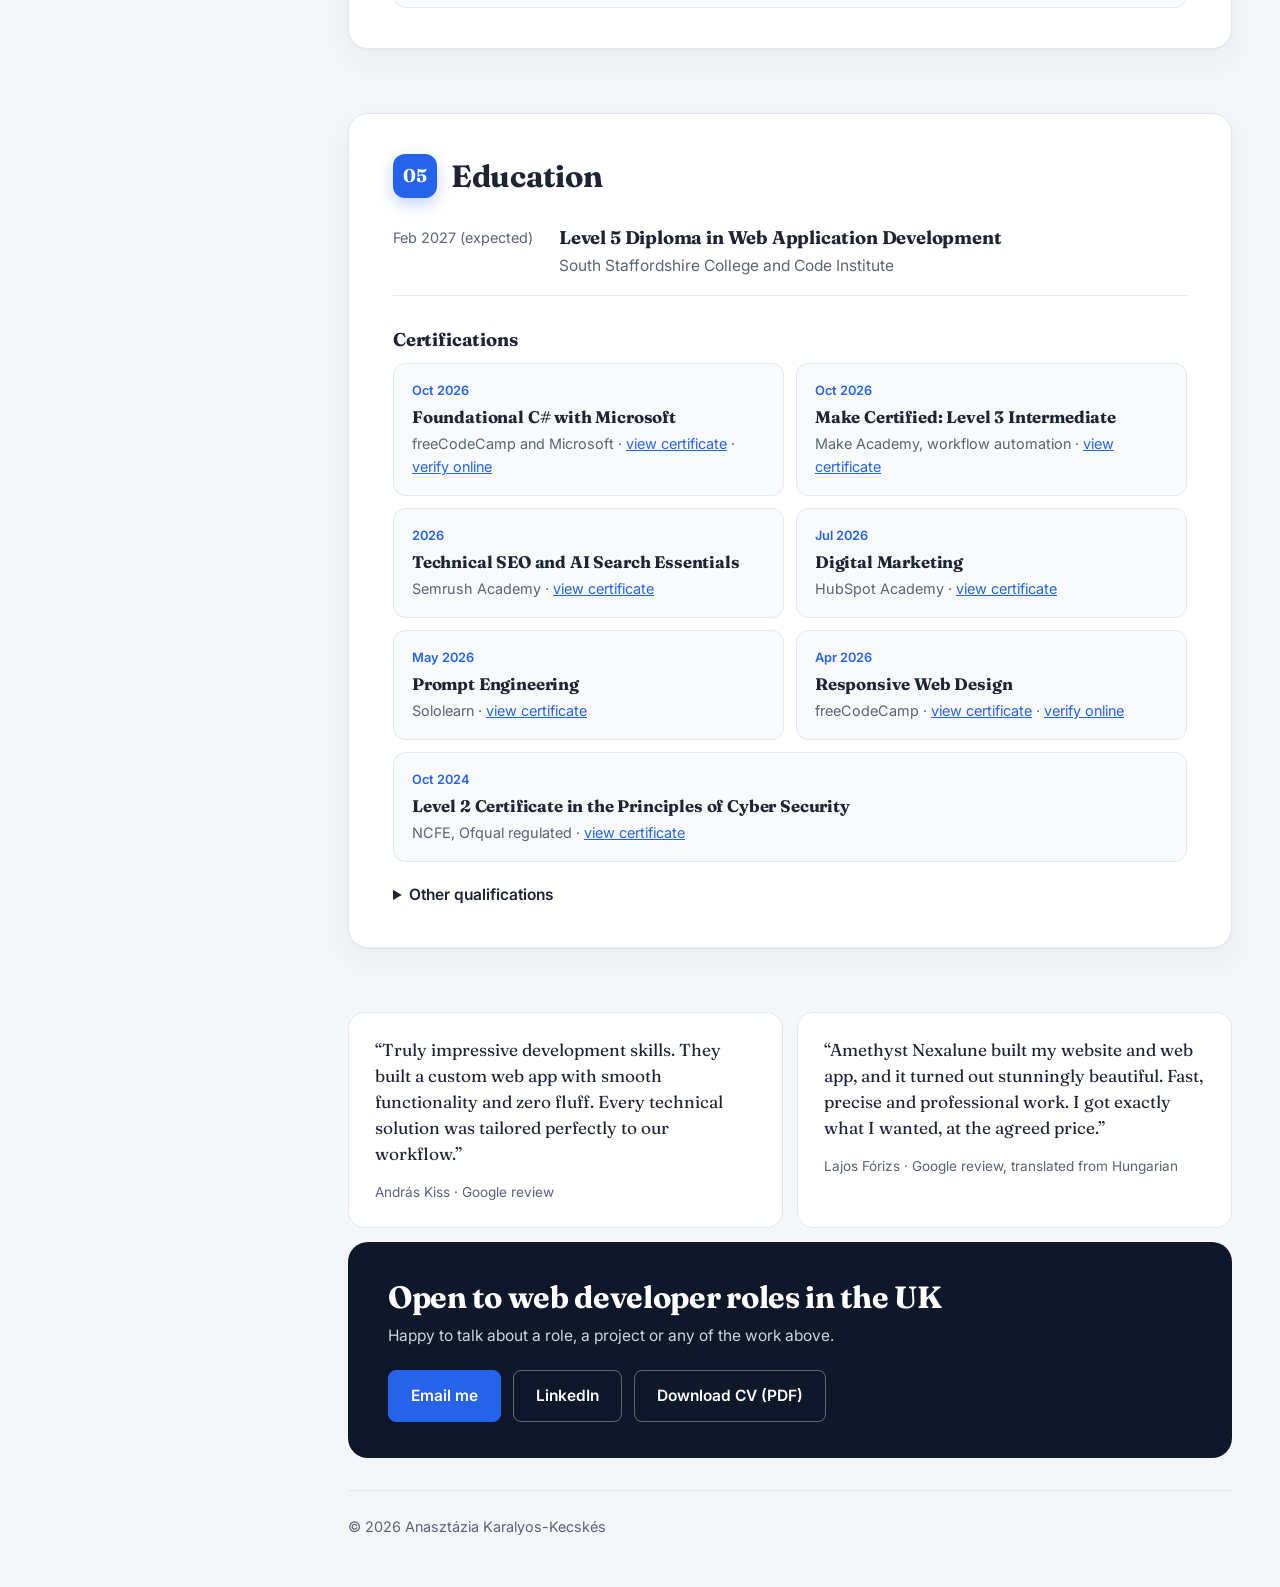
==== commit b357f90d: "Refactor code structure for improved readability and maintainability" ====
--- a/index.html
+++ b/index.html
@@ -4,9 +4,20 @@
     <meta charset="UTF-8">
     <meta name="viewport" content="width=device-width, initial-scale=1.0">
     <title>Anasztázia Karalyos-Kecskés | Web Application Developer</title>
-    <meta name="description" content="Portfolio and CV of Anasztázia Karalyos-Kecskés, junior web application developer working with Python, Django, JavaScript, PostgreSQL and Firebase.">
+    <meta name="description" content="Portfolio and CV of Anasztázia Karalyos-Kecskés, web application developer working with Python, Django, JavaScript, PostgreSQL and Firebase.">
+    <meta property="og:type" content="website">
+    <meta property="og:title" content="Anasztázia Karalyos-Kecskés | Web Application Developer">
+    <meta property="og:description" content="Portfolio and CV of Anasztázia Karalyos-Kecskés, web application developer working with Python, Django, JavaScript, PostgreSQL and Firebase.">
+    <meta property="og:url" content="https://anasztazia12.github.io/portfolio/">
+    <meta property="og:image" content="https://anasztazia12.github.io/portfolio/assets/images/og-portfolio.png">
+    <meta property="og:image:width" content="1200">
+    <meta property="og:image:height" content="630">
+    <meta name="twitter:card" content="summary_large_image">
     <link rel="icon" href="assets/images/favicon.ico">
     <link rel="apple-touch-icon" href="assets/images/favicon180.png">
+    <link rel="preconnect" href="https://fonts.googleapis.com">
+    <link rel="preconnect" href="https://fonts.gstatic.com" crossorigin>
+    <link rel="stylesheet" href="https://fonts.googleapis.com/css2?family=Fraunces:opsz,wght@9..144,600;9..144,700&family=Inter:wght@400;500;600;700&display=swap">
     <link rel="stylesheet" href="assets/css/style.css">
 </head>
 <body>
@@ -16,9 +27,9 @@
     <!-- Sidebar -->
     <aside class="sidebar">
         <img class="photo" src="assets/images/profile.webp" alt="Anasztázia Karalyos-Kecskés" width="120" height="120">
-        <h1>Anasztázia Karalyos-Kecskés</h1>
+        <h1>Anasztázia <span class="nowrap">Karalyos-Kecskés</span></h1>
         <p class="role">Web Application Developer</p>
-        <p class="status">Looking for a junior web developer role. Based in the UK.</p>
+        <p class="status">Open to web developer roles. Based in the UK.</p>
 
         <nav>
             <ul class="menu">
@@ -32,10 +43,11 @@
 
         <p class="side-title">Contact</p>
         <ul class="contact">
-            <li><a href="mailto:kecskes.anasztazia@gmail.com">kecskes.anasztazia@gmail.com</a></li>
-            <li><a href="tel:+447564040783">+44 7564 040783</a></li>
-            <li><a href="https://github.com/Anasztazia12" target="_blank" rel="noopener">github.com/Anasztazia12</a></li>
-            <li><a href="https://www.amethyst-nexalune.co.uk" target="_blank" rel="noopener">amethyst-nexalune.co.uk</a></li>
+            <li><a href="mailto:kecskes.anasztazia@gmail.com"><svg class="ic" viewBox="0 0 24 24" aria-hidden="true"><rect x="3" y="5" width="18" height="14" rx="2" fill="none" stroke="currentColor" stroke-width="1.8"/><path d="m4 7 8 6 8-6" fill="none" stroke="currentColor" stroke-width="1.8" stroke-linecap="round" stroke-linejoin="round"/></svg><span>kecskes.anasztazia@gmail.com</span></a></li>
+            <li><a href="tel:+447564040783"><svg class="ic" viewBox="0 0 24 24" aria-hidden="true"><path d="M6.6 10.8a15 15 0 0 0 6.6 6.6l2.2-2.2a1 1 0 0 1 1-.25 11.4 11.4 0 0 0 3.6.57 1 1 0 0 1 1 1V20a1 1 0 0 1-1 1A17 17 0 0 1 3 4a1 1 0 0 1 1-1h3.5a1 1 0 0 1 1 1c0 1.25.2 2.45.57 3.57a1 1 0 0 1-.25 1z" fill="currentColor"/></svg><span>+44 7564 040783</span></a></li>
+            <li><a href="https://github.com/Anasztazia12" target="_blank" rel="noopener"><svg class="ic" viewBox="0 0 24 24" aria-hidden="true"><path fill="currentColor" d="M12 .5a12 12 0 0 0-3.8 23.4c.6.1.8-.3.8-.6v-2c-3.3.7-4-1.6-4-1.6-.6-1.4-1.4-1.8-1.4-1.8-1.1-.7.1-.7.1-.7 1.2.1 1.8 1.2 1.8 1.2 1.1 1.8 2.8 1.3 3.5 1 .1-.8.4-1.3.8-1.6-2.7-.3-5.5-1.3-5.5-5.9 0-1.3.5-2.4 1.2-3.2-.1-.3-.5-1.5.1-3.2 0 0 1-.3 3.3 1.2a11.5 11.5 0 0 1 6 0C17.3 4.7 18.3 5 18.3 5c.6 1.7.2 2.9.1 3.2.8.8 1.2 1.9 1.2 3.2 0 4.6-2.8 5.6-5.5 5.9.4.4.8 1.1.8 2.2v3.3c0 .3.2.7.8.6A12 12 0 0 0 12 .5z"/></svg><span>github.com/Anasztazia12</span></a></li>
+            <li><a href="https://www.linkedin.com/in/anasztazia-karalyos-kecskes-096679420/" target="_blank" rel="noopener"><svg class="ic" viewBox="0 0 24 24" aria-hidden="true"><path fill="currentColor" d="M4.98 3.5a2.5 2.5 0 1 1 0 5 2.5 2.5 0 0 1 0-5zM3 9.75h4v11.25H3zM9.5 9.75h3.8v1.6h.06c.53-1 1.83-2.05 3.77-2.05 4.03 0 4.77 2.6 4.77 6v5.7h-4v-5.05c0-1.2-.02-2.75-1.7-2.75-1.7 0-1.95 1.3-1.95 2.66V21H9.5z"/></svg><span>LinkedIn</span></a></li>
+            <li><a href="https://www.amethyst-nexalune.co.uk" target="_blank" rel="noopener"><svg class="ic" viewBox="0 0 24 24" aria-hidden="true"><g fill="none" stroke="currentColor" stroke-width="1.8"><circle cx="12" cy="12" r="9"/><path d="M3 12h18M12 3c2.5 2.7 3.8 5.7 3.8 9s-1.3 6.3-3.8 9M12 3c-2.5 2.7-3.8 5.7-3.8 9s1.3 6.3 3.8 9"/></g></svg><span>amethyst-nexalune.co.uk</span></a></li>
         </ul>
 
         <a class="cv-button" href="assets/pdf/CV_Anasztazia_Karalyos-Kecskes.pdf" download>Download CV (PDF)</a>
@@ -44,34 +56,141 @@
     <!-- Main content -->
     <main class="content">
 
+        <!-- Intro -->
+        <section class="intro">
+            <div class="intro-text">
+                <p class="intro-title">Web application developer working with Python, Django and JavaScript.</p>
+                <p class="intro-sub">Recent work: the live website of FLEV Magyarország and its 3D pergola calculator, a document portal with staff and client logins, and a quote form that sorts requests with AI in Make.</p>
+                <div class="intro-actions">
+                    <a class="btn btn-primary" href="#projects">View case studies</a>
+                    <a class="btn" href="assets/pdf/CV_Anasztazia_Karalyos-Kecskes.pdf" download>Download CV (PDF)</a>
+                </div>
+            </div>
+            <div class="intro-shots" aria-label="Three of my projects">
+                <a class="shot shot-1" href="#other-projects"><img src="assets/images/rental-tracker.webp" alt="Rental Tracker on several devices"><span>Rental Tracker</span></a>
+                <a class="shot shot-2" href="#other-projects"><img src="assets/images/fishing-logbook.webp" alt="Fishing Logbook on a laptop"><span>Fishing Logbook</span></a>
+                <a class="shot shot-3" href="#other-projects"><img src="assets/images/maths-app.webp" alt="Maths Challenge on several devices"><span>Maths Challenge</span></a>
+            </div>
+            <ul class="intro-stats">
+                <li><strong>20+</strong><span>projects built</span></li>
+                <li><strong>6</strong><span>case studies</span></li>
+                <li><strong>Aug 2026</strong><span>freelance since</span></li>
+                <li><strong>Level 5</strong><span>Web App Dev Diploma, <span class="nowrap">Feb 2027</span></span></li>
+            </ul>
+        </section>
+
         <!-- Profile -->
         <section class="block" id="profile">
-            <h2>Profile</h2>
-            <p class="lead">I build web applications with Python, Django and JavaScript, from the database model to a deployed, tested app.</p>
-            <p>I am studying for a Level 5 Diploma in Web Application Development (South Staffordshire College and Code Institute, expected 2027). Since August 2026 I have also worked as a freelance developer under the name Amethyst Nexalune, building websites, web apps and small business systems for clients in the UK and Hungary.</p>
+            <h2><span class="num">01</span>Profile</h2>
+            <p>I am studying for a Level 5 Diploma in Web Application Development (South Staffordshire College and Code Institute, expected February 2027). Since August 2026 I have also worked as a freelance developer under the name Amethyst Nexalune, building websites, web apps and small business systems for clients in the UK and Hungary.</p>
             <p>Before moving into tech I spent nine years as a pharmacy assistant and several years in education and care. That work taught me to check details carefully and to think about the people who will use what I build.</p>
 
-            <table class="skills">
-                <tr><th>Backend</th><td>Python, Django, Node.js, REST APIs, C# (learning)</td></tr>
-                <tr><th>Frontend</th><td>JavaScript (ES6+), HTML, CSS, Bootstrap, Chart.js, Leaflet, Babylon.js</td></tr>
-                <tr><th>Data</th><td>PostgreSQL, SQLite, MySQL, Firebase (Auth, Firestore, Cloud Functions), Supabase</td></tr>
-                <tr><th>Testing</th><td>Django TestCase, Jest, Playwright, manual testing, W3C validation</td></tr>
-                <tr><th>Tools</th><td>Git and GitHub, Heroku, Render, Vercel, Make, Agile / Kanban</td></tr>
-                <tr><th>Languages</th><td>English (B2, EF SET), Hungarian (native)</td></tr>
-            </table>
+            <div class="skill-groups">
+                <div class="skill-group">
+                    <h3>Backend</h3>
+                    <ul class="chips">
+                        <li><svg class="sk-logo" style="color:#3776AB" aria-hidden="true"><use href="assets/images/tech-logos.svg#python"></use></svg><span>Python</span></li>
+                        <li><svg class="sk-logo" style="color:#0C4B33" aria-hidden="true"><use href="assets/images/tech-logos.svg#django"></use></svg><span>Django</span></li>
+                        <li><svg class="sk-logo" style="color:#3C873A" aria-hidden="true"><use href="assets/images/tech-logos.svg#nodejs"></use></svg><span>Node.js</span></li>
+                        <li><span class="sk-mark" style="background:#4b5563" aria-hidden="true">API</span><span>REST APIs</span></li>
+                        <li><span class="sk-mark" style="background:#68217A" aria-hidden="true">C#</span><span>C#</span></li>
+                        <li><span class="sk-mark" style="background:#512BD4" aria-hidden="true">.NET</span><span>.NET</span></li>
+                    </ul>
+                </div>
+                <div class="skill-group">
+                    <h3>Frontend</h3>
+                    <ul class="chips">
+                        <li><svg class="sk-logo" style="color:#D9B400" aria-hidden="true"><use href="assets/images/tech-logos.svg#javascript"></use></svg><span>JavaScript (ES6+)</span></li>
+                        <li><svg class="sk-logo" style="color:#E34F26" aria-hidden="true"><use href="assets/images/tech-logos.svg#html5"></use></svg><span>HTML</span></li>
+                        <li><svg class="sk-logo" style="color:#1572B6" aria-hidden="true"><use href="assets/images/tech-logos.svg#css3"></use></svg><span>CSS</span></li>
+                        <li><svg class="sk-logo" style="color:#7952B3" aria-hidden="true"><use href="assets/images/tech-logos.svg#bootstrap"></use></svg><span>Bootstrap</span></li>
+                        <li><span class="sk-mark" style="background:#FF6384" aria-hidden="true">Ch</span><span>Chart.js</span></li>
+                        <li><svg class="sk-logo" style="color:#199900" aria-hidden="true"><use href="assets/images/tech-logos.svg#leaflet"></use></svg><span>Leaflet</span></li>
+                        <li><svg class="sk-logo" style="color:#BB464B" aria-hidden="true"><use href="assets/images/tech-logos.svg#babylondotjs"></use></svg><span>Babylon.js</span></li>
+                    </ul>
+                </div>
+                <div class="skill-group">
+                    <h3>Data</h3>
+                    <ul class="chips">
+                        <li><svg class="sk-logo" style="color:#336791" aria-hidden="true"><use href="assets/images/tech-logos.svg#postgresql"></use></svg><span>PostgreSQL</span></li>
+                        <li><span class="sk-mark" style="background:#0F80CC" aria-hidden="true">SQL</span><span>SQLite</span></li>
+                        <li><svg class="sk-logo" style="color:#00758F" aria-hidden="true"><use href="assets/images/tech-logos.svg#mysql"></use></svg><span>MySQL</span></li>
+                        <li><svg class="sk-logo" style="color:#F5A000" aria-hidden="true"><use href="assets/images/tech-logos.svg#firebase"></use></svg><span>Firebase (Auth, Firestore, Cloud Functions)</span></li>
+                        <li><span class="sk-mark" style="background:#3ECF8E" aria-hidden="true">S</span><span>Supabase</span></li>
+                    </ul>
+                </div>
+                <div class="skill-group skill-group-make">
+                    <h3>Automation</h3>
+                    <ul class="chips">
+                        <li><svg class="sk-logo" style="color:#6D00CC" aria-hidden="true"><use href="assets/images/tech-logos.svg#make"></use></svg><span>Make</span></li>
+                        <li><svg class="sk-logo" style="color:#10A37F" aria-hidden="true"><use href="assets/images/tech-logos.svg#openai"></use></svg><span>AI (OpenAI)</span></li>
+                        <li><span class="sk-mark" style="background:#0F9D58" aria-hidden="true">▦</span><span>Google Sheets</span></li>
+                        <li><span class="sk-mark" style="background:#4b5563" aria-hidden="true">↯</span><span>Webhooks</span></li>
+                        <li class="chip-cert"><span class="sk-mark" style="background:#6D00CC" aria-hidden="true">✓</span><span>Make Certified, Level 3</span></li>
+                    </ul>
+                </div>
+                <div class="skill-group">
+                    <h3>Testing</h3>
+                    <ul class="chips">
+                        <li><svg class="sk-logo" style="color:#0C4B33" aria-hidden="true"><use href="assets/images/tech-logos.svg#django"></use></svg><span>Django TestCase</span></li>
+                        <li><span class="sk-mark" style="background:#C21325" aria-hidden="true">J</span><span>Jest</span></li>
+                        <li><img class="sk-logo" src="assets/images/playwright-logo.png" alt="" width="20" height="20"><span>Playwright</span></li>
+                        <li><span class="sk-mark" style="background:#2563eb" aria-hidden="true">✓</span><span>Manual testing</span></li>
+                        <li><span class="sk-mark" style="background:#005A9C" aria-hidden="true">W3C</span><span>W3C validation</span></li>
+                    </ul>
+                </div>
+                <div class="skill-group">
+                    <h3>Tools</h3>
+                    <ul class="chips">
+                        <li><svg class="sk-logo" style="color:#F05032" aria-hidden="true"><use href="assets/images/tech-logos.svg#git"></use></svg><span>Git</span></li>
+                        <li><svg class="sk-logo" style="color:#181717" aria-hidden="true"><use href="assets/images/tech-logos.svg#github"></use></svg><span>GitHub</span></li>
+                        <li><svg class="sk-logo" style="color:#430098" aria-hidden="true"><use href="assets/images/tech-logos.svg#heroku"></use></svg><span>Heroku</span></li>
+                        <li><svg class="sk-logo" style="color:#000000" aria-hidden="true"><use href="assets/images/tech-logos.svg#render"></use></svg><span>Render</span></li>
+                        <li><svg class="sk-logo" style="color:#000000" aria-hidden="true"><use href="assets/images/tech-logos.svg#vercel"></use></svg><span>Vercel</span></li>
+                        <li><span class="sk-mark" style="background:#0891b2" aria-hidden="true">▤</span><span>Agile / Kanban</span></li>
+                    </ul>
+                </div>
+            </div>
+            <p class="skill-langs"><strong>Languages</strong> English (C1, EF SET) · Hungarian (native)</p>
         </section>
 
         <!-- Case studies -->
         <section class="block" id="projects">
-            <h2>Case studies</h2>
+            <h2><span class="num">02</span>Case studies</h2>
             <div class="cards">
-                <a class="project-card" href="case-studies/client-portal.html">
-                    <img src="assets/images/client-portal-responsive-devices-mockup.webp" alt="Client Portal on laptop, tablet and phone">
-                    <div class="project-card-text">
-                        <p class="case-type">Full-stack web app</p>
+                <a class="project-card featured" href="case-studies/client-portal.html">
+                    <div class="featured-media">
+                        <img src="assets/images/client-portal-responsive-devices-mockup.webp" alt="Client Portal on laptop, tablet and phone">
+                        <img class="featured-inset" src="assets/images/client-portal-tablet-phone.webp" alt="" loading="lazy">
+                    </div>
+                    <div class="project-card-text">
+                        <p class="case-type"><span class="badge">Featured</span> Full-stack web app</p>
                         <h3>Client Portal</h3>
                         <p>Document collection portal with separate staff and client roles.</p>
                         <p class="stack">Python · Django · SQLite · Render</p>
+                        <span class="read">Read case study →</span>
+                    </div>
+                </a>
+                <a class="project-card featured featured-alt" href="case-studies/northline-automation.html">
+                    <div class="featured-media">
+                        <img src="assets/images/plumber-tablet.webp" alt="Northline website on a tablet">
+                        <img class="featured-inset" src="assets/images/plumber-services-laptop.webp" alt="" loading="lazy">
+                    </div>
+                    <div class="project-card-text">
+                        <p class="case-type"><span class="badge badge-make">Make + AI automation</span> Website and automation</p>
+                        <h3>Northline Gas &amp; Heating</h3>
+                        <p>Quote form that sorts requests with AI in Make and flags emergencies straight away.</p>
+                        <p class="stack">HTML · CSS · Firebase · Make · AI · Google Sheets</p>
+                        <span class="read">Read case study →</span>
+                    </div>
+                </a>
+                <a class="project-card" href="case-studies/pergola-calculator.html">
+                    <img src="assets/images/pergola-responsive-devices-mockup.webp" alt="Pergola Calculator on several devices">
+                    <div class="project-card-text">
+                        <p class="case-type">Client project</p>
+                        <h3>Pergola Calculator</h3>
+                        <p>3D configurator that turns a pergola design into a material list and price.</p>
+                        <p class="stack">JavaScript · Babylon.js · Firebase Cloud Functions</p>
                         <span class="read">Read case study →</span>
                     </div>
                 </a>
@@ -85,16 +204,6 @@
                         <span class="read">Read case study →</span>
                     </div>
                 </a>
-                <a class="project-card" href="case-studies/pergola-calculator.html">
-                    <img src="assets/images/pergola-responsive-devices-mockup.webp" alt="Pergola Calculator on several devices">
-                    <div class="project-card-text">
-                        <p class="case-type">Client project</p>
-                        <h3>Pergola Calculator</h3>
-                        <p>3D configurator that turns a pergola design into a material list and price.</p>
-                        <p class="stack">JavaScript · Babylon.js · Firebase Cloud Functions</p>
-                        <span class="read">Read case study →</span>
-                    </div>
-                </a>
                 <a class="project-card" href="case-studies/budgeting-app.html">
                     <img src="assets/images/budgeting-app.webp" alt="Budgeting App on several devices">
                     <div class="project-card-text">
@@ -105,16 +214,6 @@
                         <span class="read">Read case study →</span>
                     </div>
                 </a>
-                <a class="project-card" href="case-studies/northline-automation.html">
-                    <img src="assets/images/plumber-responsive-devices-mockup.webp" alt="Northline website on laptop, tablet and phone">
-                    <div class="project-card-text">
-                        <p class="case-type">Website and automation</p>
-                        <h3>Northline Gas &amp; Heating</h3>
-                        <p>Quote form that sorts requests with AI in Make and flags emergencies straight away.</p>
-                        <p class="stack">HTML · CSS · Firebase · Make · AI · Google Sheets</p>
-                        <span class="read">Read case study →</span>
-                    </div>
-                </a>
                 <a class="project-card" href="case-studies/anne-hair-studio.html">
                     <img src="assets/images/hair-responsive-devices-mockup.webp" alt="Anne Hair Studio on laptop, tablet and phone">
                     <div class="project-card-text">
@@ -127,33 +226,77 @@
                 </a>
             </div>
 
-            <h3 class="sub-title">Other projects</h3>
-            <ul class="other">
-                <li><strong>LaunchTrack LMS</strong>: staff training with 11 modules that unlock in order, quizzes with a 90% pass mark and PDF certificates. <a href="https://lms-demo-w8lj.onrender.com" target="_blank" rel="noopener">Live demo</a></li>
-                <li><strong>Quote Tracker</strong>: keeps every quote, follow-up date and status in one place, with reminders and one-click acceptance. <a href="https://quote-demo.onrender.com" target="_blank" rel="noopener">Live demo</a></li>
-                <li><strong>Rental Tracker</strong>: shows which equipment is out and when it is due back, calculates fees and deposits, and records handovers with a signature. <a href="https://rental-demo.onrender.com" target="_blank" rel="noopener">Live demo</a></li>
-                <li><strong>Fishing Logbook</strong>: catch log with photos that works offline and syncs to Supabase, with accounts and password reset. <a href="https://fishing-logbook.amethyst-nexalune.co.uk/" target="_blank" rel="noopener">Live demo</a> · <a href="https://github.com/Anasztazia12/fishing-logbook" target="_blank" rel="noopener">Code</a></li>
-                <li><strong>Maths Challenge</strong>: timed maths game for children aged 8–9, with progress tracking and avatars. <a href="https://maths-challenge.amethyst-nexalune.co.uk/" target="_blank" rel="noopener">Live demo</a> · <a href="https://github.com/Anasztazia12/Maths-Challenge" target="_blank" rel="noopener">Code</a></li>
+            <h3 class="sub-title" id="other-projects">Other projects</h3>
+            <ul class="other mini-rows">
+                <li class="mini-row">
+                    <img src="assets/images/flev-thumb.webp" alt="" loading="lazy">
+                    <div>
+                        <h4>FLEV Magyarország</h4>
+                        <p>Live bilingual (HU/EN) website for a construction company, with a page for each service line, clear calls to action and a simple enquiry flow.</p>
+                        <p class="mini-links"><a href="https://flev.hu" target="_blank" rel="noopener">Live site</a> · <a href="https://www.amethyst-nexalune.co.uk/case-studies/flev-magyarorszag" target="_blank" rel="noopener">Case study</a></p>
+                    </div>
+                </li>
+                <li class="mini-row">
+                    <img src="assets/images/lms-thumb.webp" alt="" loading="lazy">
+                    <div>
+                        <h4>LaunchTrack LMS</h4>
+                        <p>Staff training with 11 modules that unlock in order, quizzes with a 90% pass mark and PDF certificates.</p>
+                        <p class="mini-links"><a href="https://lms-demo-w8lj.onrender.com" target="_blank" rel="noopener">Live demo</a></p>
+                    </div>
+                </li>
+                <li class="mini-row">
+                    <img src="assets/images/quote-thumb.webp" alt="" loading="lazy">
+                    <div>
+                        <h4>Quote Tracker</h4>
+                        <p>Keeps every quote, follow-up date and status in one place, with reminders and one-click acceptance.</p>
+                        <p class="mini-links"><a href="https://quote-demo.onrender.com" target="_blank" rel="noopener">Live demo</a></p>
+                    </div>
+                </li>
+                <li class="mini-row">
+                    <img src="assets/images/rental-thumb.webp" alt="" loading="lazy">
+                    <div>
+                        <h4>Rental Tracker</h4>
+                        <p>Shows which equipment is out and when it is due back, calculates fees and deposits, and records handovers with a signature.</p>
+                        <p class="mini-links"><a href="https://rental-demo.onrender.com" target="_blank" rel="noopener">Live demo</a></p>
+                    </div>
+                </li>
+                <li class="mini-row">
+                    <img src="assets/images/fishing-logbook.webp" alt="" loading="lazy">
+                    <div>
+                        <h4>Fishing Logbook</h4>
+                        <p>Catch log with photos that works offline and syncs to Supabase, with accounts and password reset.</p>
+                        <p class="mini-links"><a href="https://fishing-logbook.amethyst-nexalune.co.uk/" target="_blank" rel="noopener">Live demo</a> · <a href="https://github.com/Anasztazia12/fishing-logbook" target="_blank" rel="noopener">Code</a></p>
+                    </div>
+                </li>
+                <li class="mini-row">
+                    <img src="assets/images/maths-thumb.webp" alt="" loading="lazy">
+                    <div>
+                        <h4>Maths Challenge</h4>
+                        <p>Timed maths game for children aged 8–9, with progress tracking and avatars.</p>
+                        <p class="mini-links"><a href="https://maths-challenge.amethyst-nexalune.co.uk/" target="_blank" rel="noopener">Live demo</a> · <a href="https://github.com/Anasztazia12/Maths-Challenge" target="_blank" rel="noopener">Code</a></p>
+                    </div>
+                </li>
             </ul>
         </section>
 
         <!-- How I work -->
         <section class="block" id="how-i-work">
-            <h2>How I work</h2>
+            <h2><span class="num">03</span>How I work</h2>
             <ol class="steps">
-                <li><strong>Plan</strong>I write user stories and track them on a GitHub Project board, then split the scope into must have, should have and could have.</li>
-                <li><strong>Design</strong>I sketch wireframes and plan the structure of each page before I start building.</li>
-                <li><strong>Model the data</strong>I decide on the database models and their relationships early, because changing them later costs the most time.</li>
-                <li><strong>Build and test</strong>I build in small steps and commit often. I write automated tests (Django TestCase, Jest), test by hand on desktop and phone, and validate HTML and CSS with the W3C validators.</li>
-                <li><strong>Deploy and document</strong>I deploy to Heroku, Render or Firebase and write a README covering setup, testing and the bugs I found and fixed.</li>
+                <li><svg class="step-ic" viewBox="0 0 24 24" aria-hidden="true"><g fill="none" stroke="currentColor" stroke-width="1.8" stroke-linecap="round" stroke-linejoin="round"><rect x="5" y="4" width="14" height="17" rx="2"/><path d="M9 4h6v3H9zM8.5 11.5h7M8.5 15h5"/></g></svg><strong>Plan</strong>I write user stories and track them on a GitHub Project board, then split the scope into must have, should have and could have.</li>
+                <li><svg class="step-ic" viewBox="0 0 24 24" aria-hidden="true"><g fill="none" stroke="currentColor" stroke-width="1.8" stroke-linecap="round" stroke-linejoin="round"><path d="M4 20l1.2-4.2L15.5 5.5a2.1 2.1 0 0 1 3 3L8.2 18.8z"/><path d="M13.5 7.5l3 3"/></g></svg><strong>Design</strong>I sketch wireframes and plan the structure of each page before I start building.</li>
+                <li><svg class="step-ic" viewBox="0 0 24 24" aria-hidden="true"><g fill="none" stroke="currentColor" stroke-width="1.8" stroke-linecap="round" stroke-linejoin="round"><ellipse cx="12" cy="6" rx="7" ry="2.8"/><path d="M5 6v6c0 1.5 3.1 2.8 7 2.8s7-1.3 7-2.8V6M5 12v6c0 1.5 3.1 2.8 7 2.8s7-1.3 7-2.8v-6"/></g></svg><strong>Model the data</strong>I decide on the database models and their relationships early, because changing them later costs the most time.</li>
+                <li><svg class="step-ic" viewBox="0 0 24 24" aria-hidden="true"><g fill="none" stroke="currentColor" stroke-width="1.8" stroke-linecap="round" stroke-linejoin="round"><path d="M8.5 8 4.5 12l4 4M15.5 8l4 4-4 4M13.5 5.5l-3 13"/></g></svg><strong>Build</strong>I build in small steps and commit often, so every change is easy to follow and to undo.</li>
+                <li><svg class="step-ic" viewBox="0 0 24 24" aria-hidden="true"><g fill="none" stroke="currentColor" stroke-width="1.8" stroke-linecap="round" stroke-linejoin="round"><circle cx="12" cy="12" r="8.5"/><path d="m8.2 12.3 2.5 2.5 5.1-5.3"/></g></svg><strong>Test</strong>I write automated tests (Django TestCase, Jest), test by hand on desktop and phone, and validate HTML and CSS with the W3C validators.</li>
+                <li><svg class="step-ic" viewBox="0 0 24 24" aria-hidden="true"><g fill="none" stroke="currentColor" stroke-width="1.8" stroke-linecap="round" stroke-linejoin="round"><path d="M7 18a4.5 4.5 0 0 1-.6-9 6 6 0 0 1 11.4 1.4A3.8 3.8 0 0 1 17 18"/><path d="M12 12v8M9 15l3-3 3 3"/></g></svg><strong>Deploy and document</strong>I deploy to Heroku, Render or Firebase and write a README covering setup, testing and the bugs I found and fixed.</li>
             </ol>
         </section>
 
         <!-- Experience -->
         <section class="block" id="experience">
-            <h2>Experience</h2>
-
-            <div class="entry">
+            <h2><span class="num">04</span>Experience</h2>
+
+            <div class="entry entry-current">
                 <span class="when">Aug 2026 – present</span>
                 <div>
                     <h3>Freelance Web Developer</h3>
@@ -169,6 +312,7 @@
 
             <h3 class="sub-title">Earlier career</h3>
 
+            <div class="entry-grid">
             <div class="entry">
                 <span class="when">Jan 2020 – Feb 2022</span>
                 <div>
@@ -209,14 +353,15 @@
                     <p>Prepared prescriptions, checked dosages, entered patient data and compounded medicines in the pharmacy lab.</p>
                 </div>
             </div>
+            </div>
         </section>
 
         <!-- Education -->
         <section class="block" id="education">
-            <h2>Education</h2>
-
-            <div class="entry">
-                <span class="when">2027 (expected)</span>
+            <h2><span class="num">05</span>Education</h2>
+
+            <div class="entry">
+                <span class="when">Feb 2027 (expected)</span>
                 <div>
                     <h3>Level 5 Diploma in Web Application Development</h3>
                     <p class="muted">South Staffordshire College and Code Institute</p>
@@ -225,6 +370,7 @@
 
             <h3 class="sub-title">Certifications</h3>
 
+            <div class="entry-grid">
             <div class="entry">
                 <span class="when">Oct 2026</span>
                 <div>
@@ -273,6 +419,7 @@
                     <h3>Level 2 Certificate in the Principles of Cyber Security</h3>
                     <p class="muted">NCFE, Ofqual regulated · <a href="assets/images/certs/public-cert-ncfe-cybersecurity.webp" target="_blank" rel="noopener">view certificate</a></p>
                 </div>
+            </div>
             </div>
 
             <details>
@@ -284,7 +431,7 @@
                 <div class="entry"><span class="when">2025</span><div><h3>Level 3, Personal Trainer</h3><p class="muted">PT Academy</p></div></div>
                 <div class="entry"><span class="when">2025</span><div><h3>Level 2, Gym Instructor</h3><p class="muted">PT Academy</p></div></div>
                 <div class="entry"><span class="when">2025</span><div><h3>Level 2, Mental Health First Aid and Advocacy in the Workplace</h3></div></div>
-                <div class="entry"><span class="when">2025</span><div><h3>EF SET English Certificate, B2</h3></div></div>
+                <div class="entry"><span class="when">2025</span><div><h3>EF SET English Certificate, C1</h3></div></div>
                 <div class="entry"><span class="when">2025</span><div><h3>Level 1 Diploma, Professional Coaching</h3></div></div>
                 <div class="entry"><span class="when">2024</span><div><h3>Level 2 Functional Skills, Maths</h3></div></div>
                 <div class="entry"><span class="when">2009 – 2011</span><div><h3>Legal Assistant Qualification</h3><p class="muted">Forrai School</p></div></div>
@@ -294,6 +441,29 @@
             </details>
         </section>
 
+        <!-- Reviews and contact -->
+        <section class="closing">
+            <div class="quotes">
+                <figure class="quote">
+                    <blockquote>“Truly impressive development skills. They built a custom web app with smooth functionality and zero fluff. Every technical solution was tailored perfectly to our workflow.”</blockquote>
+                    <figcaption>András Kiss · Google review</figcaption>
+                </figure>
+                <figure class="quote">
+                    <blockquote>“Amethyst Nexalune built my website and web app, and it turned out stunningly beautiful. Fast, precise and professional work. I got exactly what I wanted, at the agreed price.”</blockquote>
+                    <figcaption>Lajos Fórizs · Google review, translated from Hungarian</figcaption>
+                </figure>
+            </div>
+            <div class="closing-cta">
+                <h2>Open to web developer roles in the UK</h2>
+                <p>Happy to talk about a role, a project or any of the work above.</p>
+                <div class="intro-actions">
+                    <a class="btn btn-primary" href="mailto:kecskes.anasztazia@gmail.com">Email me</a>
+                    <a class="btn btn-light" href="https://www.linkedin.com/in/anasztazia-karalyos-kecskes-096679420/" target="_blank" rel="noopener">LinkedIn</a>
+                    <a class="btn btn-light" href="assets/pdf/CV_Anasztazia_Karalyos-Kecskes.pdf" download>Download CV (PDF)</a>
+                </div>
+            </div>
+        </section>
+
         <footer class="footer">
             © 2026 Anasztázia Karalyos-Kecskés
         </footer>
--- a/assets/css/style.css
+++ b/assets/css/style.css
@@ -1,13 +1,13 @@
 /* ===== Colours and base ===== */
 :root {
-    --page: #f4f2ee;
+    --page: #f4f6fa;
     --paper: #ffffff;
-    --text: #232323;
-    --muted: #61605c;
-    --line: #e1ddd5;
-    --accent: #1f5c4a;
-    --side: #1e2523;
-    --side-text: #c9cfcc;
+    --text: #1e2433;
+    --muted: #5b6474;
+    --line: #e2e8f0;
+    --accent: #2563eb;
+    --side: #0f172a;
+    --side-text: #cbd5e1;
     --serif: Georgia, 'Times New Roman', serif;
 }
 
@@ -77,14 +77,14 @@
 
 .role {
     margin: 6px 0 24px;
-    color: #9fd3bd;
+    color: #93c5fd;
     font-size: 1rem;
 }
 
 .status {
     margin: 0 0 28px;
     padding: 10px 12px;
-    border-left: 3px solid #9fd3bd;
+    border-left: 3px solid #93c5fd;
     background: rgba(255, 255, 255, 0.05);
     font-size: 0.9rem;
 }
@@ -134,7 +134,7 @@
 .cv-button {
     display: block;
     padding: 11px;
-    border: 1px solid #9fd3bd;
+    border: 1px solid #93c5fd;
     border-radius: 6px;
     color: #fff;
     font-weight: 600;
@@ -143,7 +143,7 @@
 }
 
 .cv-button:hover {
-    background: rgba(159, 211, 189, 0.15);
+    background: rgba(147, 197, 253, 0.15);
 }
 
 /* ===== Content ===== */
@@ -243,7 +243,7 @@
     position: relative;
     aspect-ratio: 16 / 9;
     border-bottom: 1px solid var(--line);
-    background: #e9e6df;
+    background: #e8edf5;
 }
 
 .slider img {
@@ -480,7 +480,7 @@
     padding: 18px;
     border-radius: 8px;
     background: var(--side);
-    color: #e6e9e7;
+    color: #e2e8f0;
     font-size: 0.88rem;
     line-height: 1.5;
 }
@@ -565,3 +565,1381 @@
         width: 110px;
     }
 }
+
+/* ===== Polish: fonts, compact sidebar, wider content, intro ===== */
+:root {
+    --serif: 'Fraunces', Georgia, 'Times New Roman', serif;
+}
+
+body {
+    font-family: 'Inter', 'Segoe UI', Roboto, Helvetica, Arial, sans-serif;
+    font-size: 0.97rem;
+}
+
+h1, h2, h3 {
+    letter-spacing: -0.01em;
+}
+
+.nowrap {
+    white-space: nowrap;
+}
+
+/* sidebar fits a laptop screen without scrolling */
+.sidebar {
+    padding: 32px 28px;
+}
+
+.photo {
+    width: 96px;
+    height: 96px;
+    margin-bottom: 14px;
+}
+
+.sidebar h1 {
+    font-size: 1.45rem;
+}
+
+.role {
+    margin: 4px 0 16px;
+    font-size: 0.95rem;
+}
+
+.status {
+    margin-bottom: 20px;
+    font-size: 0.86rem;
+}
+
+.menu {
+    margin-bottom: 22px;
+}
+
+.menu a {
+    padding: 6px 0;
+    font-size: 0.95rem;
+}
+
+.contact a {
+    display: flex;
+    align-items: center;
+    gap: 10px;
+    text-decoration: none;
+}
+
+.contact a span {
+    overflow-wrap: normal;
+    white-space: nowrap;
+    font-size: 0.86rem;
+}
+
+/* short laptop screens: tighter sidebar so the CV button stays in view */
+@media (min-width: 901px) and (max-height: 860px) {
+    .sidebar {
+        padding: 22px 28px;
+    }
+
+    .photo {
+        width: 64px;
+        height: 64px;
+        margin-bottom: 10px;
+    }
+
+    .sidebar h1 {
+        font-size: 1.3rem;
+    }
+
+    .role {
+        margin-bottom: 12px;
+    }
+
+    .status {
+        margin-bottom: 14px;
+        padding: 7px 10px;
+    }
+
+    .menu {
+        margin-bottom: 14px;
+    }
+
+    .menu a {
+        padding: 4px 0;
+    }
+
+    .contact {
+        margin-bottom: 16px;
+    }
+
+    .contact li {
+        margin-bottom: 3px;
+    }
+
+    .cv-button {
+        padding: 9px;
+    }
+}
+
+.contact a:hover span {
+    color: #fff;
+    text-decoration: underline;
+}
+
+.contact .ic {
+    flex: 0 0 auto;
+    width: 16px;
+    height: 16px;
+    color: #93c5fd;
+}
+
+/* wider content on big screens, readable line length for text */
+.content {
+    max-width: 1120px;
+}
+
+.block > p,
+.study > p {
+    max-width: 72ch;
+}
+
+@media (min-width: 1400px) {
+    .cards {
+        grid-template-columns: repeat(3, 1fr);
+    }
+}
+
+.project-card {
+    transition: border-color 0.2s ease, box-shadow 0.2s ease, transform 0.2s ease;
+}
+
+.project-card:hover {
+    box-shadow: 0 14px 30px rgba(30, 37, 35, 0.1);
+    transform: translateY(-3px);
+}
+
+/* intro at the top of the home page */
+.intro {
+    margin-bottom: 64px;
+    padding-bottom: 40px;
+    border-bottom: 1px solid var(--line);
+}
+
+.intro-kicker {
+    margin: 0 0 10px;
+    color: var(--accent);
+    font-size: 0.82rem;
+    font-weight: 700;
+    letter-spacing: 0.08em;
+    text-transform: uppercase;
+}
+
+.intro-title {
+    max-width: 22ch;
+    margin: 0 0 24px;
+    font-family: var(--serif);
+    font-size: clamp(1.9rem, 3.4vw, 2.9rem);
+    font-weight: 700;
+    line-height: 1.15;
+    letter-spacing: -0.015em;
+}
+
+.intro-stats {
+    display: flex;
+    flex-wrap: wrap;
+    gap: 10px;
+    margin: 0 0 28px;
+    padding: 0;
+    list-style: none;
+}
+
+.intro-stats li {
+    padding: 7px 14px;
+    border: 1px solid var(--line);
+    border-radius: 999px;
+    background: var(--paper);
+    color: var(--muted);
+    font-size: 0.9rem;
+}
+
+.intro-stats strong {
+    color: var(--text);
+}
+
+.intro-actions {
+    display: flex;
+    flex-wrap: wrap;
+    gap: 12px;
+}
+
+.btn {
+    display: inline-block;
+    padding: 12px 22px;
+    border: 1px solid var(--text);
+    border-radius: 8px;
+    color: var(--text);
+    font-weight: 600;
+    text-decoration: none;
+    transition: background 0.2s ease, color 0.2s ease;
+}
+
+.btn:hover {
+    background: var(--text);
+    color: #fff;
+}
+
+.btn-primary {
+    border-color: var(--accent);
+    background: var(--accent);
+    color: #fff;
+}
+
+.btn-primary:hover {
+    border-color: #1d4ed8;
+    background: #1d4ed8;
+}
+
+/* ===== Intro: text left, real project screenshots right, number strip below ===== */
+.intro {
+    display: grid;
+    grid-template-columns: minmax(0, 1.05fr) minmax(0, 1fr);
+    gap: 36px 48px;
+    align-items: center;
+    padding: 8px 0 44px;
+}
+
+.intro-title {
+    max-width: none;
+    margin: 0 0 16px;
+    font-size: clamp(1.8rem, 3vw, 2.6rem);
+    line-height: 1.12;
+}
+
+.intro-sub {
+    max-width: 52ch;
+    margin: 0 0 26px;
+    color: var(--muted);
+    font-size: 1.02rem;
+    line-height: 1.6;
+}
+
+/* no extra line and gap between the number strip and the first panel */
+.intro,
+.intro.intro {
+    margin-bottom: 28px;
+    padding-bottom: 0;
+    border-bottom: 0;
+}
+
+@media (max-width: 900px) {
+    .intro.intro {
+        margin-bottom: 24px;
+        padding-bottom: 0;
+    }
+}
+
+/* three screenshots, slightly fanned; they spread on hover */
+.intro-shots {
+    position: relative;
+    height: 360px;
+}
+
+.shot {
+    position: absolute;
+    width: 66%;
+    overflow: hidden;
+    border: 5px solid #fff;
+    border-radius: 16px;
+    background: #fff;
+    box-shadow: 0 18px 40px rgba(15, 23, 42, 0.18);
+    transition: transform 0.45s cubic-bezier(0.2, 0.7, 0.2, 1), box-shadow 0.3s ease;
+}
+
+.shot img {
+    width: 100%;
+    aspect-ratio: 4 / 3;
+    object-fit: cover;
+}
+
+.shot span {
+    position: absolute;
+    left: 10px;
+    bottom: 10px;
+    padding: 4px 10px;
+    border-radius: 999px;
+    background: rgba(15, 23, 42, 0.78);
+    color: #fff;
+    font-size: 0.75rem;
+    font-weight: 600;
+    opacity: 0;
+    transition: opacity 0.25s ease;
+}
+
+.shot-1 { left: 0; top: 18px; transform: rotate(-6deg); z-index: 1; }
+.shot-2 { right: 0; top: 0; transform: rotate(4deg); z-index: 2; }
+.shot-3 { left: 17%; bottom: 0; transform: rotate(-1deg); z-index: 3; }
+
+.intro-shots:hover .shot-1 { transform: rotate(-9deg) translate(-14px, -6px); }
+.intro-shots:hover .shot-2 { transform: rotate(7deg) translate(14px, -10px); }
+.intro-shots:hover .shot-3 { transform: rotate(0deg) translateY(10px); }
+
+.shot:hover {
+    z-index: 4;
+    box-shadow: 0 26px 50px rgba(15, 23, 42, 0.28);
+}
+
+.shot:hover span,
+.shot:focus-visible span {
+    opacity: 1;
+}
+
+/* numbers strip */
+.intro-stats {
+    grid-column: 1 / -1;
+    display: grid;
+    grid-template-columns: repeat(4, minmax(0, 1fr));
+    gap: 0;
+    margin: 8px 0 0;
+    padding: 0;
+    border: 1px solid var(--line);
+    border-radius: 16px;
+    background: var(--paper);
+    overflow: hidden;
+}
+
+.intro-stats li {
+    display: flex;
+    flex-direction: column;
+    gap: 2px;
+    padding: 18px 22px;
+    border: 0;
+    border-right: 1px solid var(--line);
+    border-radius: 0;
+    background: transparent;
+}
+
+.intro-stats li:last-child {
+    border-right: 0;
+}
+
+.intro-stats strong {
+    font-family: var(--serif);
+    font-size: 1.7rem;
+    line-height: 1.1;
+    color: var(--text);
+}
+
+.intro-stats span {
+    color: var(--muted);
+    font-size: 0.85rem;
+}
+
+@media (prefers-reduced-motion: reduce) {
+    .shot { transition: none; }
+}
+
+@media (max-width: 1100px) {
+    .intro {
+        grid-template-columns: 1fr;
+    }
+
+    .intro-shots {
+        height: 320px;
+        max-width: 520px;
+    }
+}
+
+@media (max-width: 600px) {
+    .intro-shots {
+        height: 230px;
+    }
+
+    .shot {
+        border-width: 3px;
+        border-radius: 12px;
+    }
+
+    .intro-stats {
+        grid-template-columns: 1fr 1fr;
+    }
+
+    .intro-stats li:nth-child(2) {
+        border-right: 0;
+    }
+
+    .intro-stats li:nth-child(-n+2) {
+        border-bottom: 1px solid var(--line);
+    }
+
+    .intro-stats strong {
+        font-size: 1.4rem;
+    }
+}
+
+/* ===== Depth: numbered section panels ===== */
+.content > .block {
+    padding: 40px 44px;
+    border: 1px solid var(--line);
+    border-radius: 20px;
+    background: var(--paper);
+    box-shadow: 0 1px 2px rgba(30, 37, 35, 0.04), 0 12px 32px rgba(30, 37, 35, 0.05);
+}
+
+.content > .block > h2 {
+    display: flex;
+    align-items: baseline;
+    gap: 14px;
+    margin-bottom: 28px;
+    padding-bottom: 0;
+    border-bottom: 0;
+    font-size: clamp(1.6rem, 2.4vw, 2rem);
+}
+
+.content > .block > h2 .num {
+    color: var(--accent);
+    font-family: 'Inter', sans-serif;
+    font-size: 0.85rem;
+    font-weight: 700;
+    letter-spacing: 0.1em;
+}
+
+/* case studies sit on the page colour so the cards stand out */
+.content > #projects {
+    border: 0;
+    background: transparent;
+    box-shadow: none;
+    padding-left: 0;
+    padding-right: 0;
+}
+
+/* "How I work" is the dark band */
+.content > #how-i-work {
+    border-color: var(--side);
+    background: var(--side);
+    color: var(--side-text);
+}
+
+.content > #how-i-work h2 {
+    color: #fff;
+}
+
+.content > #how-i-work h2 .num {
+    color: #93c5fd;
+}
+
+#how-i-work .steps {
+    display: grid;
+    grid-template-columns: repeat(3, minmax(0, 1fr));
+    gap: 12px;
+    padding: 0;
+    list-style: none;
+    counter-reset: step;
+}
+
+@media (max-width: 1100px) {
+    #how-i-work .steps {
+        grid-template-columns: repeat(2, minmax(0, 1fr));
+    }
+}
+
+@media (max-width: 600px) {
+    #how-i-work .steps {
+        grid-template-columns: 1fr;
+    }
+}
+
+#how-i-work .steps li {
+    position: relative;
+    margin: 0;
+    padding: 18px 18px 18px;
+    border: 1px solid rgba(255, 255, 255, 0.1);
+    border-radius: 14px;
+    background: rgba(255, 255, 255, 0.04);
+    font-size: 0.92rem;
+    counter-increment: step;
+}
+
+#how-i-work .steps li::before {
+    content: counter(step, decimal-leading-zero);
+    display: block;
+    margin-bottom: 8px;
+    color: #93c5fd;
+    font-family: var(--serif);
+    font-size: 1.5rem;
+    font-weight: 700;
+    line-height: 1;
+}
+
+#how-i-work .steps strong {
+    margin-bottom: 4px;
+    color: #fff;
+    font-size: 1rem;
+}
+
+/* sidebar menu: the section on screen */
+.menu a.is-active {
+    color: #fff;
+    font-weight: 600;
+    box-shadow: inset 3px 0 0 #93c5fd;
+    padding-left: 12px;
+}
+
+.menu a {
+    transition: color 0.2s ease, padding 0.2s ease, box-shadow 0.2s ease;
+}
+
+/* ===== Skill tiles with logos ===== */
+.skill-groups {
+    display: grid;
+    grid-template-columns: repeat(auto-fit, minmax(260px, 1fr));
+    gap: 22px 28px;
+    margin-top: 28px;
+}
+
+.skill-group h3 {
+    margin: 0 0 10px;
+    color: var(--muted);
+    font-family: 'Inter', sans-serif;
+    font-size: 0.78rem;
+    font-weight: 700;
+    letter-spacing: 0.1em;
+    text-transform: uppercase;
+}
+
+.chips {
+    display: flex;
+    flex-wrap: wrap;
+    gap: 8px;
+    margin: 0;
+    padding: 0;
+    list-style: none;
+}
+
+.chips li {
+    display: inline-flex;
+    align-items: center;
+    gap: 8px;
+    padding: 6px 12px 6px 8px;
+    border: 1px solid var(--line);
+    border-radius: 10px;
+    background: #f8fafc;
+    font-size: 0.88rem;
+    font-weight: 500;
+    line-height: 1.3;
+    transition: border-color 0.2s ease, transform 0.2s ease;
+}
+
+.chips li:hover {
+    border-color: #bfcbe0;
+    transform: translateY(-2px);
+}
+
+.sk-logo {
+    flex: 0 0 auto;
+    width: 20px;
+    height: 20px;
+    object-fit: contain;
+}
+
+.sk-mark {
+    flex: 0 0 auto;
+    display: grid;
+    place-items: center;
+    min-width: 20px;
+    height: 20px;
+    padding: 0 3px;
+    border-radius: 5px;
+    color: #fff;
+    font-size: 0.6rem;
+    font-weight: 800;
+    line-height: 1;
+}
+
+/* ===== Featured case study ===== */
+.cards {
+    grid-template-columns: 1fr 1fr;
+}
+
+.project-card.featured {
+    grid-column: 1 / -1;
+    display: grid;
+    grid-template-columns: 1.15fr 1fr;
+}
+
+.project-card.featured .project-card-text .project-card-text {
+    justify-content: center;
+    padding: 32px;
+}
+
+.project-card.featured h3 {
+    font-size: 1.7rem;
+}
+
+
+.featured-media {
+    position: relative;
+    min-height: 100%;
+    border-right: 1px solid var(--line);
+    background: #e8edf5;
+}
+
+.featured-media > img:first-child {
+    width: 100%;
+    height: 100%;
+    border-bottom: 0;
+    aspect-ratio: auto;
+    object-fit: cover;
+}
+
+.featured-media .featured-inset {
+    position: absolute;
+    right: 18px;
+    bottom: 18px;
+    width: 38%;
+    aspect-ratio: 4 / 3;
+    border: 4px solid #fff;
+    border-radius: 12px;
+    box-shadow: 0 14px 30px rgba(0, 0, 0, 0.22);
+    transition: transform 0.3s ease;
+}
+
+.project-card.featured:hover .featured-inset {
+    transform: translateY(-6px) rotate(-1.5deg);
+}
+
+/* How I work: light cards with a drawn icon (no big numbers) */
+#how-i-work .steps.steps {
+    display: grid;
+    grid-template-columns: repeat(3, minmax(0, 1fr));
+    gap: 14px;
+}
+
+#how-i-work .steps.steps li {
+    display: flex;
+    flex-direction: column;
+    gap: 6px;
+    padding: 20px;
+    border: 1px solid var(--line);
+    border-top: 3px solid var(--accent);
+    border-radius: 14px;
+    background: #f8fafc;
+    font-size: 0.92rem;
+    line-height: 1.55;
+    color: var(--muted);
+}
+
+#how-i-work .steps.steps li:first-child {
+    padding-top: 20px;
+    border-top: 3px solid var(--accent);
+}
+
+#how-i-work .steps.steps strong {
+    color: var(--text);
+    font-family: var(--serif);
+    font-size: 1.12rem;
+}
+
+.step-ic {
+    width: 38px;
+    height: 38px;
+    margin-bottom: 6px;
+    padding: 8px;
+    border-radius: 10px;
+    background: #e8f0ff;
+    color: var(--accent);
+}
+
+@media (max-width: 1100px) {
+    #how-i-work .steps.steps {
+        grid-template-columns: repeat(2, minmax(0, 1fr));
+    }
+}
+
+@media (max-width: 600px) {
+    #how-i-work .steps.steps {
+        grid-template-columns: 1fr;
+    }
+}
+
+/* Earlier career and certifications: two-column small cards instead of one long list */
+.entry-grid {
+    display: grid;
+    grid-template-columns: repeat(2, minmax(0, 1fr));
+    gap: 12px;
+}
+
+.entry-grid .entry,
+#experience .entry-grid .entry {
+    display: flex;
+    flex-direction: column;
+    gap: 6px;
+    padding: 16px 18px;
+    border: 1px solid var(--line);
+    border-radius: 12px;
+    background: #f8fafc;
+}
+
+#experience .entry-grid .entry::before,
+#experience .entry-grid .entry::after {
+    content: none;
+}
+
+.entry-grid .entry:first-of-type {
+    padding-top: 16px;
+}
+
+.entry-grid .when {
+    order: -1;
+    color: var(--accent);
+    font-size: 0.8rem;
+    font-weight: 600;
+}
+
+.entry-grid .entry h3 {
+    font-size: 1.05rem;
+}
+
+.entry-grid .entry p {
+    font-size: 0.9rem;
+}
+
+/* an odd card at the end takes the full row, so no gap is left beside it */
+.entry-grid > .entry:last-child:nth-child(odd) {
+    grid-column: 1 / -1;
+}
+
+@media (max-width: 760px) {
+    .entry-grid {
+        grid-template-columns: 1fr;
+    }
+}
+
+/* Closing: two real reviews, then a dark contact band */
+.closing {
+    margin: 0 0 32px;
+}
+
+.quotes {
+    display: grid;
+    grid-template-columns: repeat(2, minmax(0, 1fr));
+    gap: 14px;
+    margin-bottom: 14px;
+}
+
+.quote {
+    margin: 0;
+    padding: 24px 26px;
+    border: 1px solid var(--line);
+    border-radius: 16px;
+    background: var(--paper);
+}
+
+.quote blockquote {
+    margin: 0 0 14px;
+    font-family: var(--serif);
+    font-size: 1.08rem;
+    line-height: 1.5;
+}
+
+.quote figcaption {
+    color: var(--muted);
+    font-size: 0.85rem;
+}
+
+.closing-cta {
+    padding: 36px 40px;
+    border-radius: 20px;
+    background: var(--side);
+    color: var(--side-text);
+}
+
+.closing-cta h2 {
+    margin: 0 0 6px;
+    color: #fff;
+    font-size: clamp(1.5rem, 2.4vw, 2rem);
+}
+
+.closing-cta p {
+    margin: 0 0 22px;
+}
+
+.btn-light {
+    border-color: rgba(255, 255, 255, 0.35);
+    color: #fff;
+}
+
+.btn-light:hover {
+    background: #fff;
+    color: var(--side);
+}
+
+@media (max-width: 760px) {
+    .quotes {
+        grid-template-columns: 1fr;
+    }
+
+    .closing-cta {
+        padding: 28px 22px;
+    }
+}
+
+/* Other projects: tidy rows with a small screenshot */
+.mini-rows {
+    display: grid;
+    gap: 12px;
+}
+
+.other.mini-rows .mini-row {
+    display: grid;
+    grid-template-columns: 170px 1fr;
+    gap: 20px;
+    align-items: center;
+    padding: 12px;
+    border: 1px solid var(--line);
+    border-radius: 14px;
+    background: var(--paper);
+    transition: border-color 0.2s ease, box-shadow 0.2s ease;
+}
+
+.other.mini-rows .mini-row:hover {
+    border-color: #bfcbe0;
+    box-shadow: 0 10px 24px rgba(15, 23, 42, 0.08);
+}
+
+.mini-row img {
+    width: 100%;
+    aspect-ratio: 4 / 3;
+    border-radius: 10px;
+    object-fit: cover;
+}
+
+.mini-row h4 {
+    margin: 0 0 4px;
+    font-family: var(--serif);
+    font-size: 1.15rem;
+}
+
+.mini-row p {
+    margin: 0;
+    color: var(--muted);
+    font-size: 0.92rem;
+}
+
+.mini-row .mini-links {
+    margin-top: 6px;
+    font-weight: 600;
+}
+
+#other-projects {
+    scroll-margin-top: 24px;
+}
+
+@media (max-width: 600px) {
+    .other.mini-rows .mini-row {
+        grid-template-columns: 110px 1fr;
+        gap: 14px;
+        align-items: start;
+    }
+}
+
+/* How I work: plain white panel, steps as a simple two-column list (no numbered dark cards) */
+.content > #how-i-work {
+    border-color: var(--line);
+    background: var(--paper);
+    color: var(--text);
+}
+
+.content > #how-i-work h2 {
+    color: var(--text);
+}
+
+.content > #how-i-work h2 .num {
+    background: var(--accent);
+    color: #fff;
+    box-shadow: 0 6px 16px rgba(37, 99, 235, 0.28);
+}
+
+#how-i-work .steps,
+#how-i-work .steps li {
+    all: unset;
+}
+
+#how-i-work .steps {
+    display: block;
+    margin: 0;
+    padding: 0;
+    list-style: none;
+}
+
+#how-i-work .steps li {
+    display: grid;
+    grid-template-columns: 190px 1fr;
+    gap: 20px;
+    padding: 14px 0;
+    border-top: 1px solid var(--line);
+    color: var(--text);
+    font-size: 0.95rem;
+    line-height: 1.6;
+}
+
+#how-i-work .steps li:first-child {
+    border-top: 0;
+    padding-top: 0;
+}
+
+#how-i-work .steps li::before {
+    content: none;
+}
+
+#how-i-work .steps strong {
+    display: block;
+    margin: 0;
+    color: var(--text);
+    font-size: 1rem;
+    font-weight: 600;
+}
+
+@media (max-width: 600px) {
+    #how-i-work .steps li {
+        grid-template-columns: 1fr;
+        gap: 2px;
+    }
+}
+
+/* body text justified (no hyphenation) */
+.block > p,
+.study > p,
+.intro-sub {
+    text-align: justify;
+    text-align-last: left;
+    hyphens: none;
+}
+
+/* case study slider: show the whole screenshot, never crop it (the mockups are 4:3 and 3:2, not 16:9) */
+.study .slider {
+    aspect-ratio: 3 / 2;
+    width: 100%;
+    background: #1e2433;
+}
+
+/* the whole screenshot is always visible; the space beside it shows a blurred copy of the same image */
+.study .slider::before {
+    content: "";
+    position: absolute;
+    inset: -30px;
+    background: var(--slide-bg) center / cover no-repeat;
+    filter: blur(24px) brightness(0.85);
+    transition: background-image 0.4s;
+}
+
+.study .slider img {
+    object-fit: contain;
+}
+
+.study .slider button {
+    z-index: 2;
+}
+
+/* the big lead sentence on case studies is never justified; narrow screens read better left-aligned */
+.study > p.lead {
+    text-align: left;
+}
+
+@media (max-width: 600px) {
+    .block > p,
+    .study > p,
+    .intro-sub {
+        text-align: left;
+    }
+}
+
+/* tablet: centre the screenshot fan under the text */
+@media (max-width: 1100px) {
+    .intro-shots {
+        width: 100%;
+        margin: 0 auto;
+    }
+}
+
+/* phone menu scrolls sideways: fade the right edge so it is clear there is more */
+@media (max-width: 900px) {
+    .menu {
+        -webkit-mask-image: linear-gradient(90deg, #000 85%, transparent);
+        mask-image: linear-gradient(90deg, #000 85%, transparent);
+    }
+}
+
+@media (min-width: 640px) and (max-width: 900px) {
+    .menu {
+        -webkit-mask-image: none;
+        mask-image: none;
+    }
+}
+
+/* section numbers: a small filled tile instead of plain text */
+.content > .block > h2 {
+    align-items: center;
+}
+
+.content > .block > h2 .num {
+    display: inline-grid;
+    place-items: center;
+    min-width: 44px;
+    height: 44px;
+    padding: 0 8px;
+    border-radius: 12px;
+    background: var(--accent);
+    color: #fff;
+    font-family: var(--serif);
+    font-size: 1.15rem;
+    font-weight: 700;
+    letter-spacing: 0;
+    box-shadow: 0 6px 16px rgba(37, 99, 235, 0.28);
+}
+
+@media (max-width: 600px) {
+    .content > .block > h2 .num {
+        min-width: 36px;
+        height: 36px;
+        border-radius: 10px;
+        font-size: 1rem;
+    }
+}
+
+/* Skills: six equal cards, one technology per row */
+.skill-groups {
+    grid-template-columns: repeat(3, minmax(0, 1fr));
+    gap: 14px;
+}
+
+.skill-group,
+.skill-group-make {
+    padding: 16px 18px 12px;
+    border: 1px solid var(--line);
+    border-radius: 14px;
+    background: #f8fafc;
+}
+
+.skill-group .chips {
+    display: flex;
+    flex-direction: column;
+    flex-wrap: nowrap;
+    gap: 0;
+}
+
+.skill-group .chips li {
+    display: flex;
+    width: 100%;
+    padding: 7px 0;
+    border: 0;
+    border-top: 1px solid var(--line);
+    border-radius: 0;
+    background: transparent;
+    font-size: 0.9rem;
+}
+
+.skill-group .chips li:first-child {
+    border-top: 0;
+}
+
+.skill-group .chips li:hover {
+    transform: none;
+}
+
+.skill-group-make {
+    border-color: rgba(109, 0, 204, 0.22);
+    background: rgba(109, 0, 204, 0.04);
+}
+
+.skill-group-make .chips li {
+    border-top-color: rgba(109, 0, 204, 0.12);
+}
+
+.chips .chip-cert {
+    background: transparent;
+    color: #6d00cc;
+}
+
+.skill-langs {
+    margin: 16px 0 0;
+    color: var(--muted);
+    font-size: 0.92rem;
+}
+
+.skill-langs strong {
+    margin-right: 10px;
+    color: var(--text);
+    font-size: 0.78rem;
+    letter-spacing: 0.1em;
+    text-transform: uppercase;
+}
+
+@media (max-width: 1100px) {
+    .skill-groups {
+        grid-template-columns: repeat(2, minmax(0, 1fr));
+    }
+}
+
+@media (max-width: 600px) {
+    .skill-groups {
+        grid-template-columns: 1fr;
+    }
+}
+
+/* Northline: second wide card, image on the right so the two wide cards alternate */
+.project-card.featured-alt .featured-media {
+    order: 2;
+    border-right: 0;
+    border-left: 1px solid var(--line);
+}
+
+.project-card.featured-alt {
+    grid-template-columns: 1fr 1.15fr;
+}
+
+.badge.badge-make {
+    background: #6d00cc;
+}
+
+/* Automation skills: Make purple, so it reads as its own speciality */
+.skill-group-make {
+    padding: 14px 16px 16px;
+    border: 1px solid rgba(109, 0, 204, 0.18);
+    border-radius: 14px;
+    background: rgba(109, 0, 204, 0.04);
+}
+
+.skill-group-make h3 {
+    color: #6d00cc;
+}
+
+.chips .chip-cert {
+    border-color: rgba(109, 0, 204, 0.35);
+    background: #fff;
+    font-weight: 600;
+}
+
+.badge {
+    display: inline-block;
+    margin-right: 8px;
+    padding: 2px 9px;
+    border-radius: 999px;
+    background: var(--accent);
+    color: #fff;
+    font-size: 0.7rem;
+    letter-spacing: 0.06em;
+    vertical-align: 1px;
+}
+
+/* ===== Experience timeline ===== */
+#experience .entry {
+    position: relative;
+    padding-left: 30px;
+    border-bottom: 0;
+}
+
+#experience .entry::before {
+    content: "";
+    position: absolute;
+    left: 6px;
+    top: 0;
+    bottom: 0;
+    width: 2px;
+    background: var(--line);
+}
+
+#experience .entry::after {
+    content: "";
+    position: absolute;
+    left: 0;
+    top: 22px;
+    width: 14px;
+    height: 14px;
+    border: 3px solid var(--paper);
+    border-radius: 50%;
+    background: #bfcbe0;
+    box-shadow: 0 0 0 1px var(--line);
+}
+
+#experience .entry:first-of-type::after {
+    top: 6px;
+}
+
+#experience .entry-current {
+    margin-bottom: 8px;
+    padding-top: 18px;
+    padding-bottom: 18px;
+    padding-right: 18px;
+    border-radius: 14px;
+    background: #eef4ff;
+}
+
+#experience .entry.entry-current::after {
+    top: 24px;
+    background: var(--accent);
+    box-shadow: 0 0 0 4px rgba(37, 99, 235, 0.18);
+}
+
+/* ===== Gentle reveal on scroll ===== */
+.has-reveal .reveal {
+    opacity: 0;
+    transform: translateY(18px);
+    transition: opacity 0.6s ease, transform 0.6s cubic-bezier(0.2, 0.7, 0.2, 1);
+}
+
+.has-reveal .reveal.is-in {
+    opacity: 1;
+    transform: none;
+}
+
+.has-reveal .project-card.reveal.is-in:hover {
+    transform: translateY(-3px);
+}
+
+@media (max-width: 900px) {
+    .content > .block {
+        padding: 28px 22px;
+        border-radius: 16px;
+    }
+
+    .content > #projects {
+        padding-left: 0;
+        padding-right: 0;
+    }
+
+    .project-card.featured {
+        grid-template-columns: 1fr;
+    }
+
+    .featured-media {
+        border-right: 0;
+        border-bottom: 1px solid var(--line);
+    }
+
+    .project-card.featured-alt .featured-media {
+        order: 0;
+        border-left: 0;
+    }
+
+    .project-card.featured .project-card-text .project-card-text {
+        padding: 20px;
+    }
+
+    .menu a.is-active {
+        box-shadow: inset 0 -2px 0 #93c5fd;
+        padding-left: 0;
+    }
+}
+
+@media (max-width: 600px) {
+    .cards {
+        grid-template-columns: 1fr;
+    }
+
+    .cards > .project-card {
+        grid-column: auto;
+    }
+
+    .skill-groups {
+        grid-template-columns: 1fr;
+    }
+
+    #experience .entry {
+        padding-left: 26px;
+    }
+}
+
+/* phones and tablets: photo beside the name, one-line menu, contact as icon buttons */
+@media (max-width: 900px) {
+    .sidebar {
+        display: grid;
+        grid-template-columns: 72px 1fr;
+        column-gap: 16px;
+        padding: 24px 20px;
+    }
+
+    .sidebar > * {
+        grid-column: 1 / -1;
+    }
+
+    .sidebar .photo {
+        grid-column: 1;
+        grid-row: 1 / span 2;
+        width: 72px;
+        height: 72px;
+        margin: 0;
+        align-self: center;
+    }
+
+    .sidebar h1 {
+        grid-column: 2;
+        align-self: end;
+        font-size: 1.3rem;
+    }
+
+    .sidebar .role {
+        grid-column: 2;
+        align-self: start;
+        margin: 2px 0 0;
+    }
+
+    .status {
+        margin: 18px 0 14px;
+    }
+
+    .menu {
+        flex-wrap: nowrap;
+        gap: 18px;
+        margin: 0 -20px 16px;
+        padding: 0 20px;
+        overflow-x: auto;
+        scrollbar-width: none;
+    }
+
+    .menu::-webkit-scrollbar {
+        display: none;
+    }
+
+    .menu a {
+        white-space: nowrap;
+    }
+
+    .side-title {
+        display: none;
+    }
+
+    .contact {
+        display: flex;
+        flex-wrap: wrap;
+        gap: 10px;
+        margin-bottom: 16px;
+    }
+
+    .contact li {
+        margin: 0;
+    }
+
+    .contact a {
+        justify-content: center;
+        width: 44px;
+        height: 44px;
+        border: 1px solid rgba(255, 255, 255, 0.18);
+        border-radius: 10px;
+    }
+
+    .contact .ic {
+        width: 20px;
+        height: 20px;
+    }
+
+    /* the text stays for screen readers */
+    .contact a span {
+        position: absolute;
+        width: 1px;
+        height: 1px;
+        overflow: hidden;
+        clip: rect(0 0 0 0);
+        white-space: nowrap;
+    }
+
+    .intro {
+        margin-bottom: 48px;
+        padding-bottom: 32px;
+    }
+}
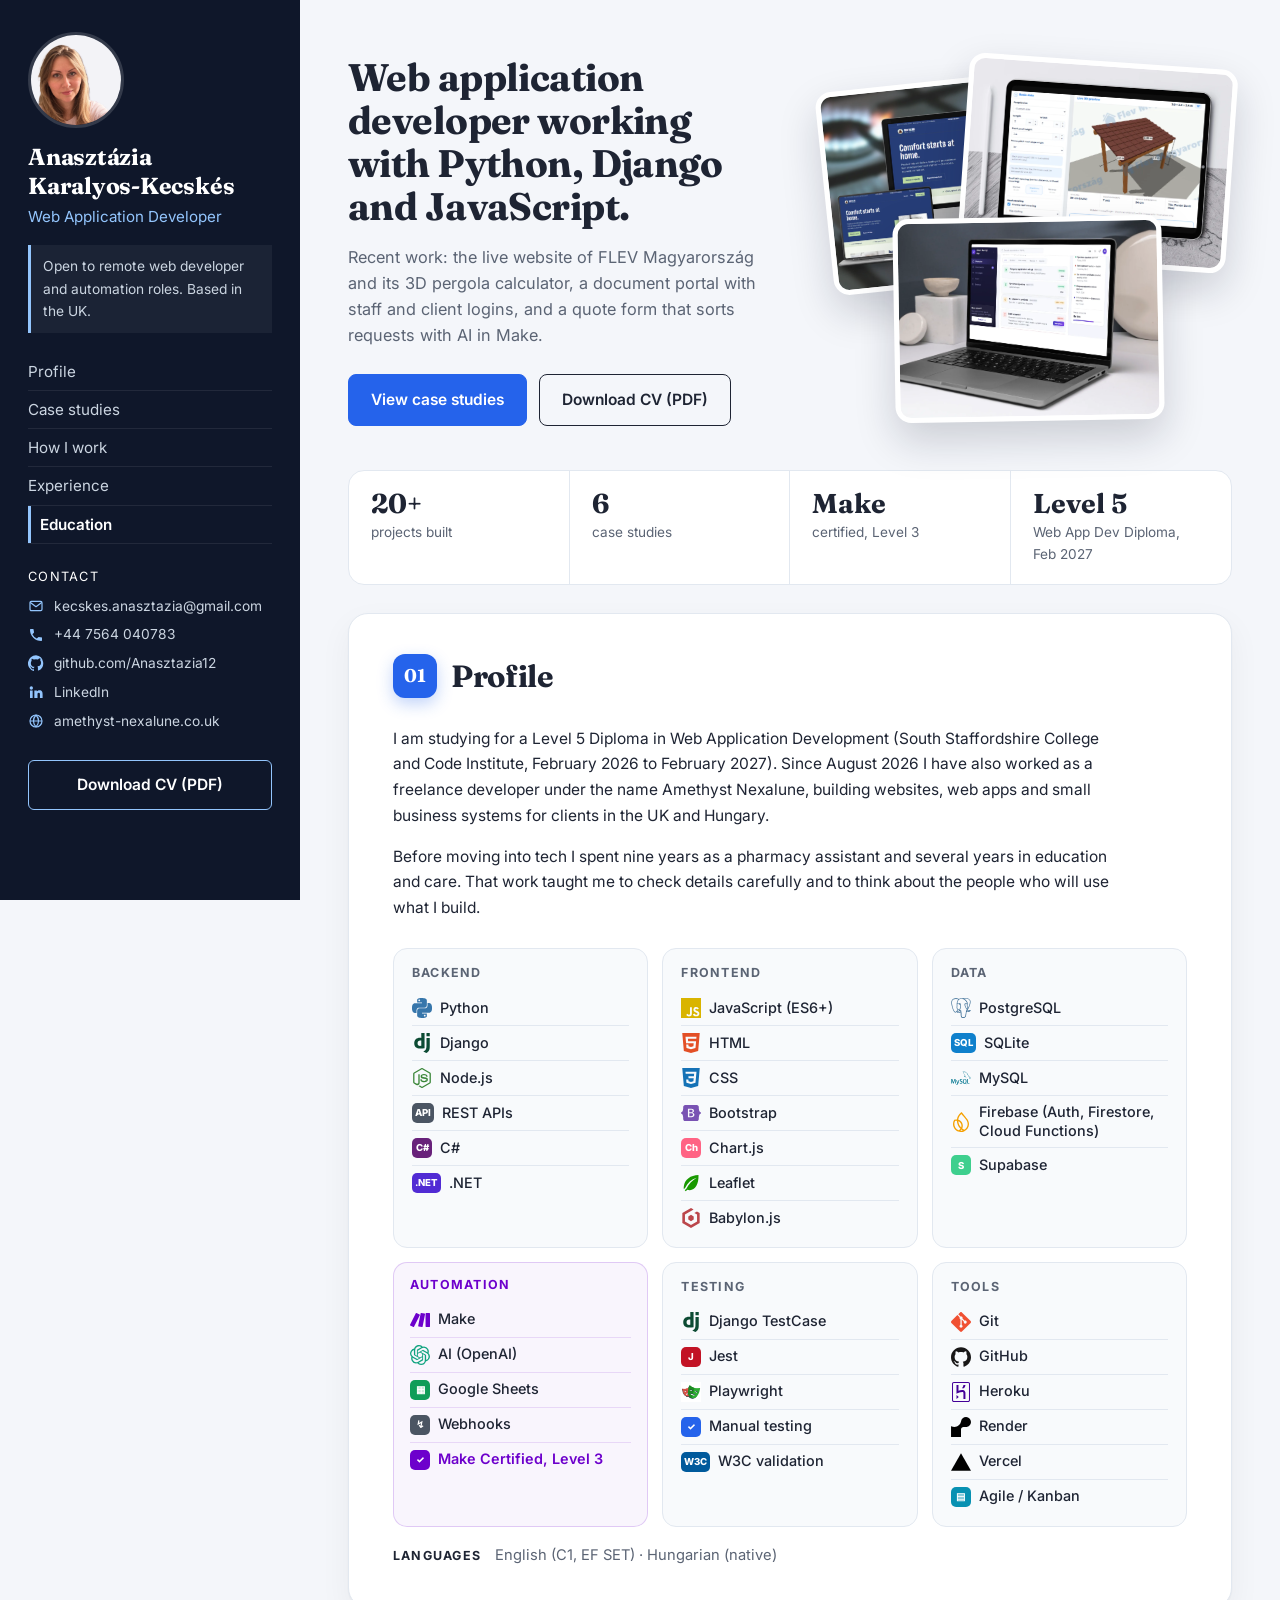
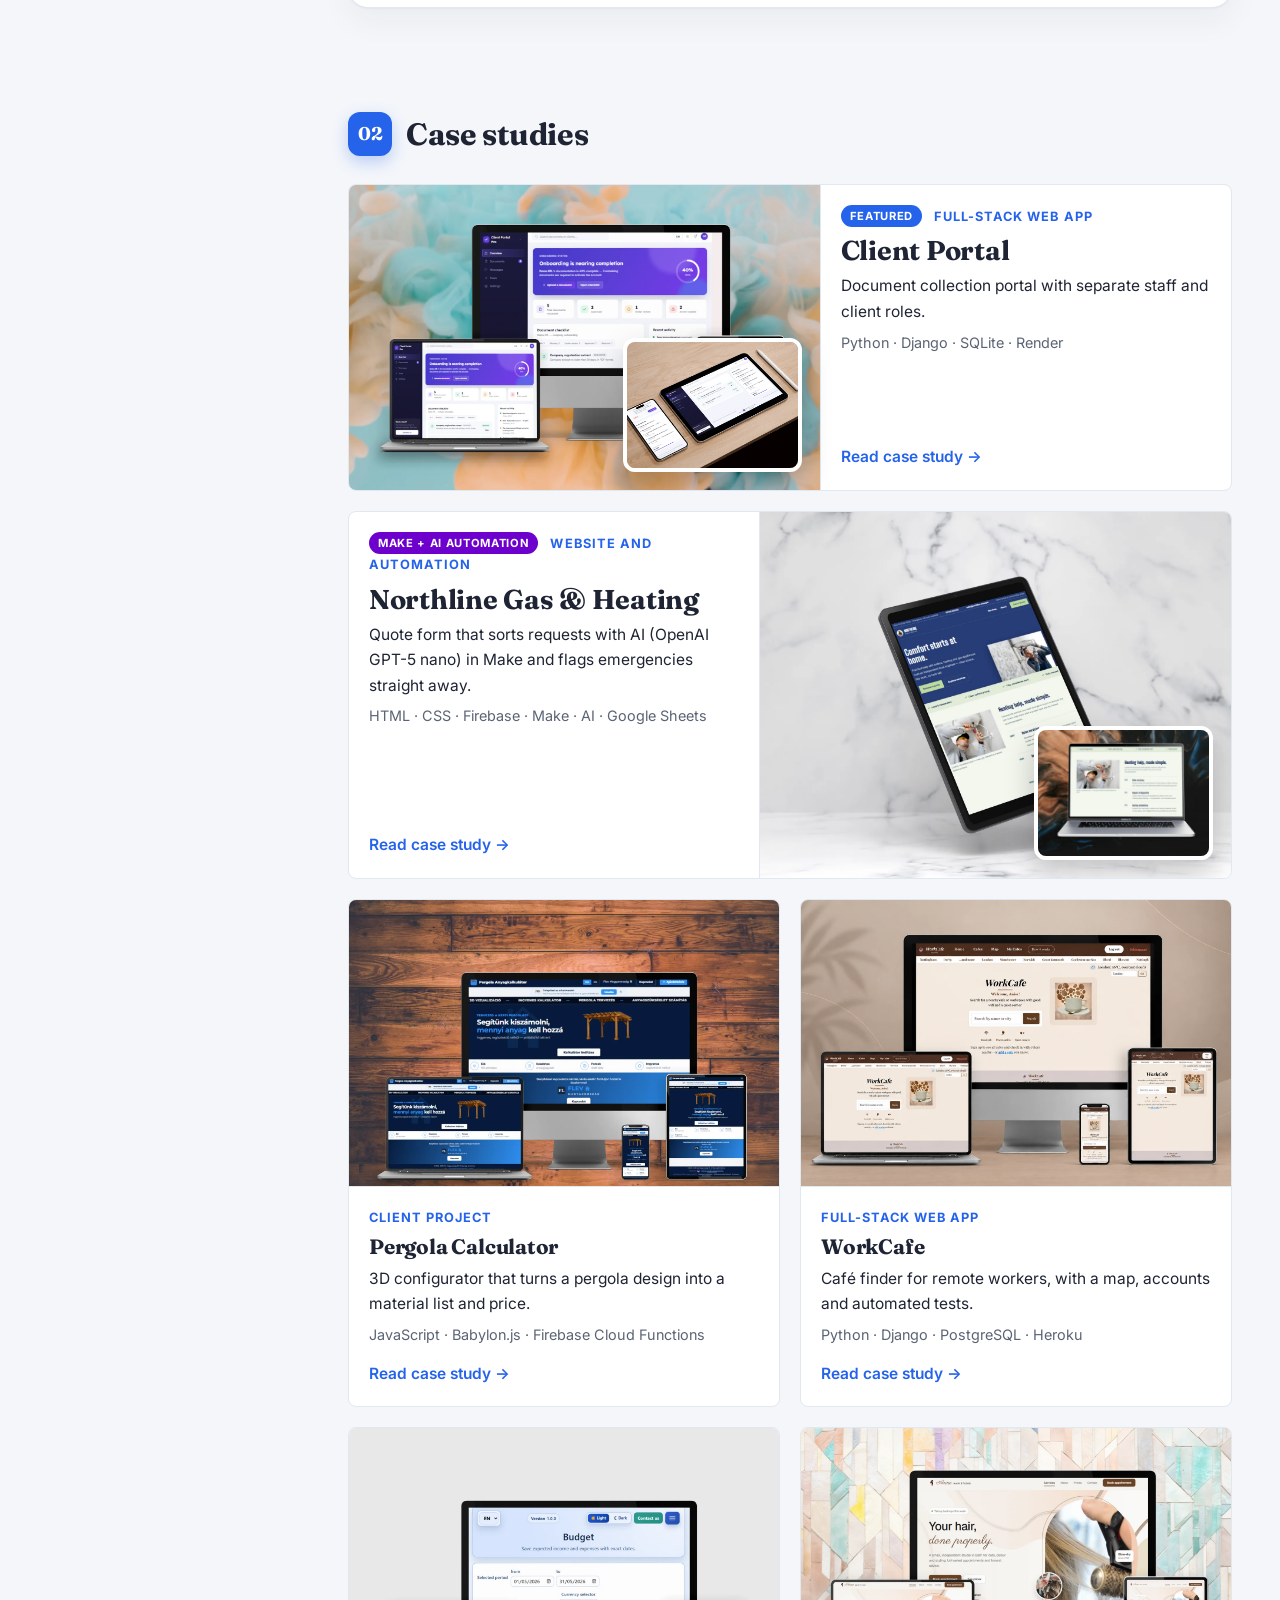
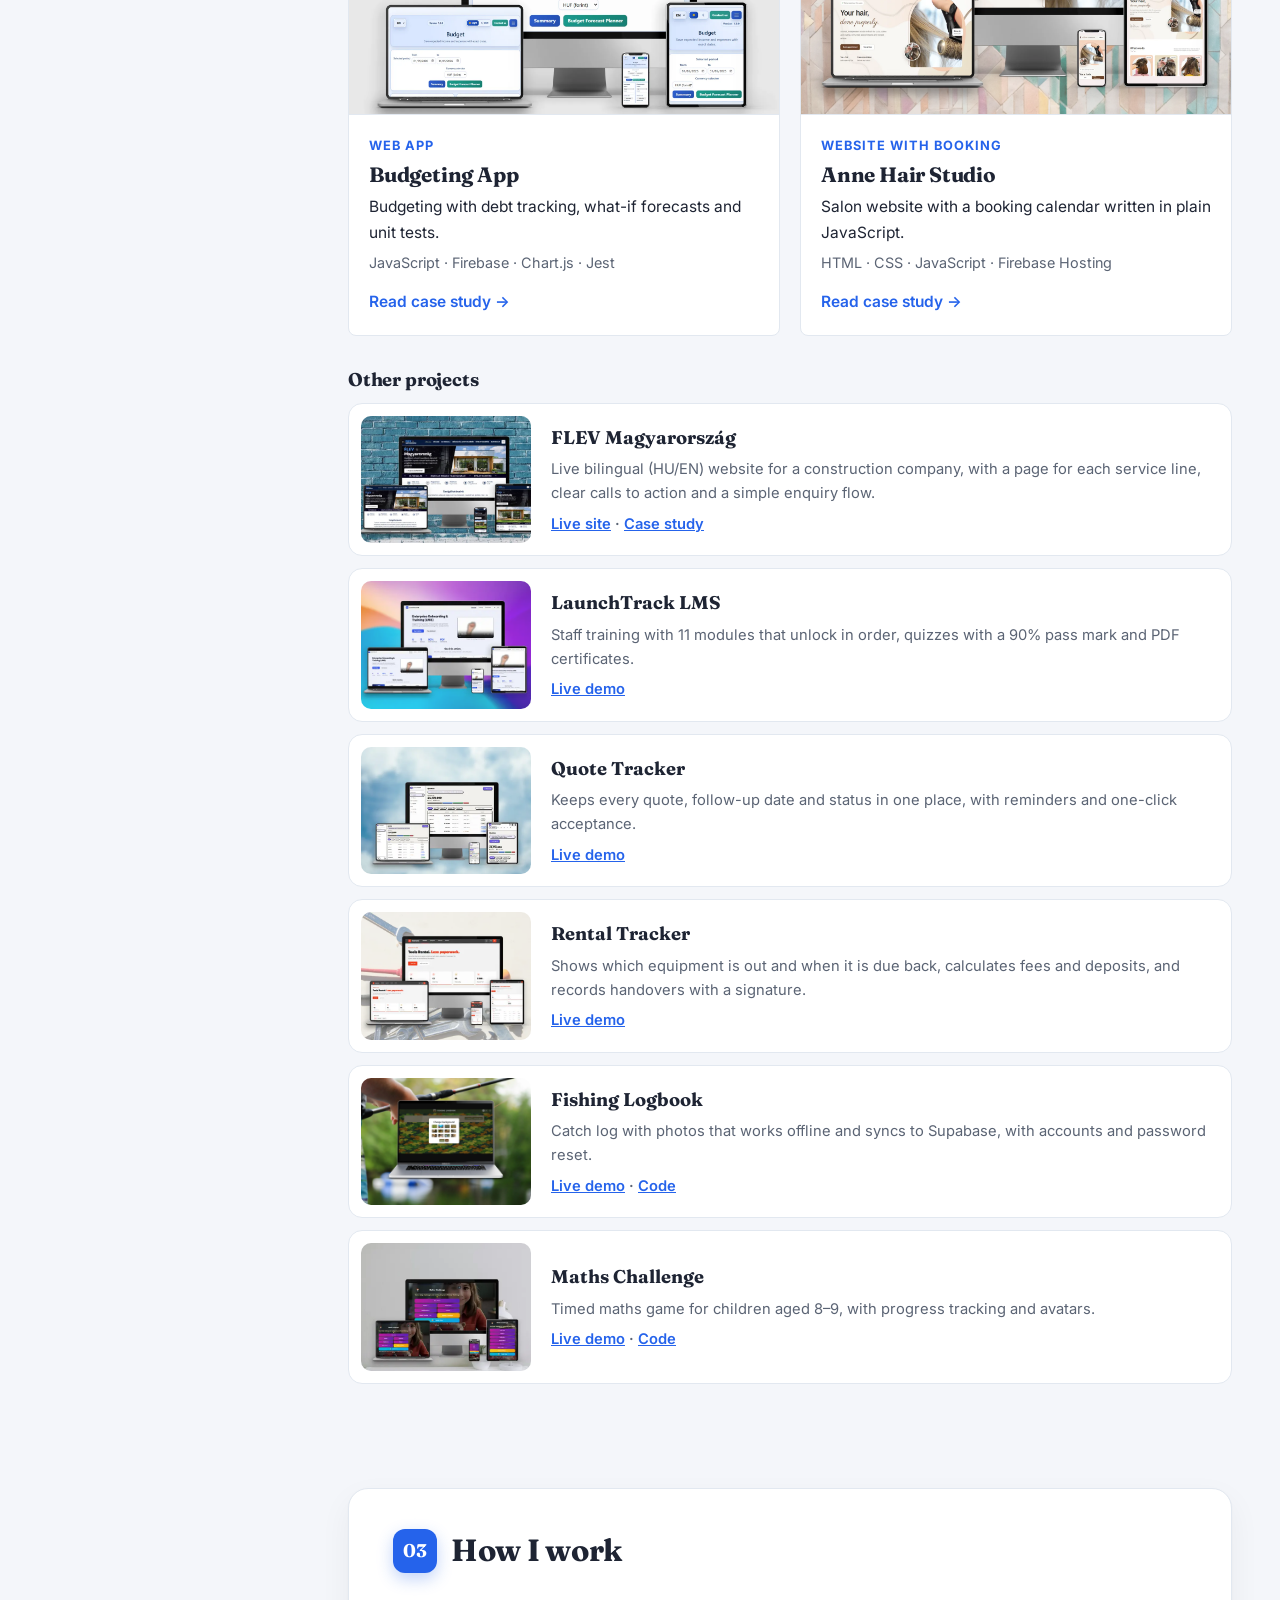
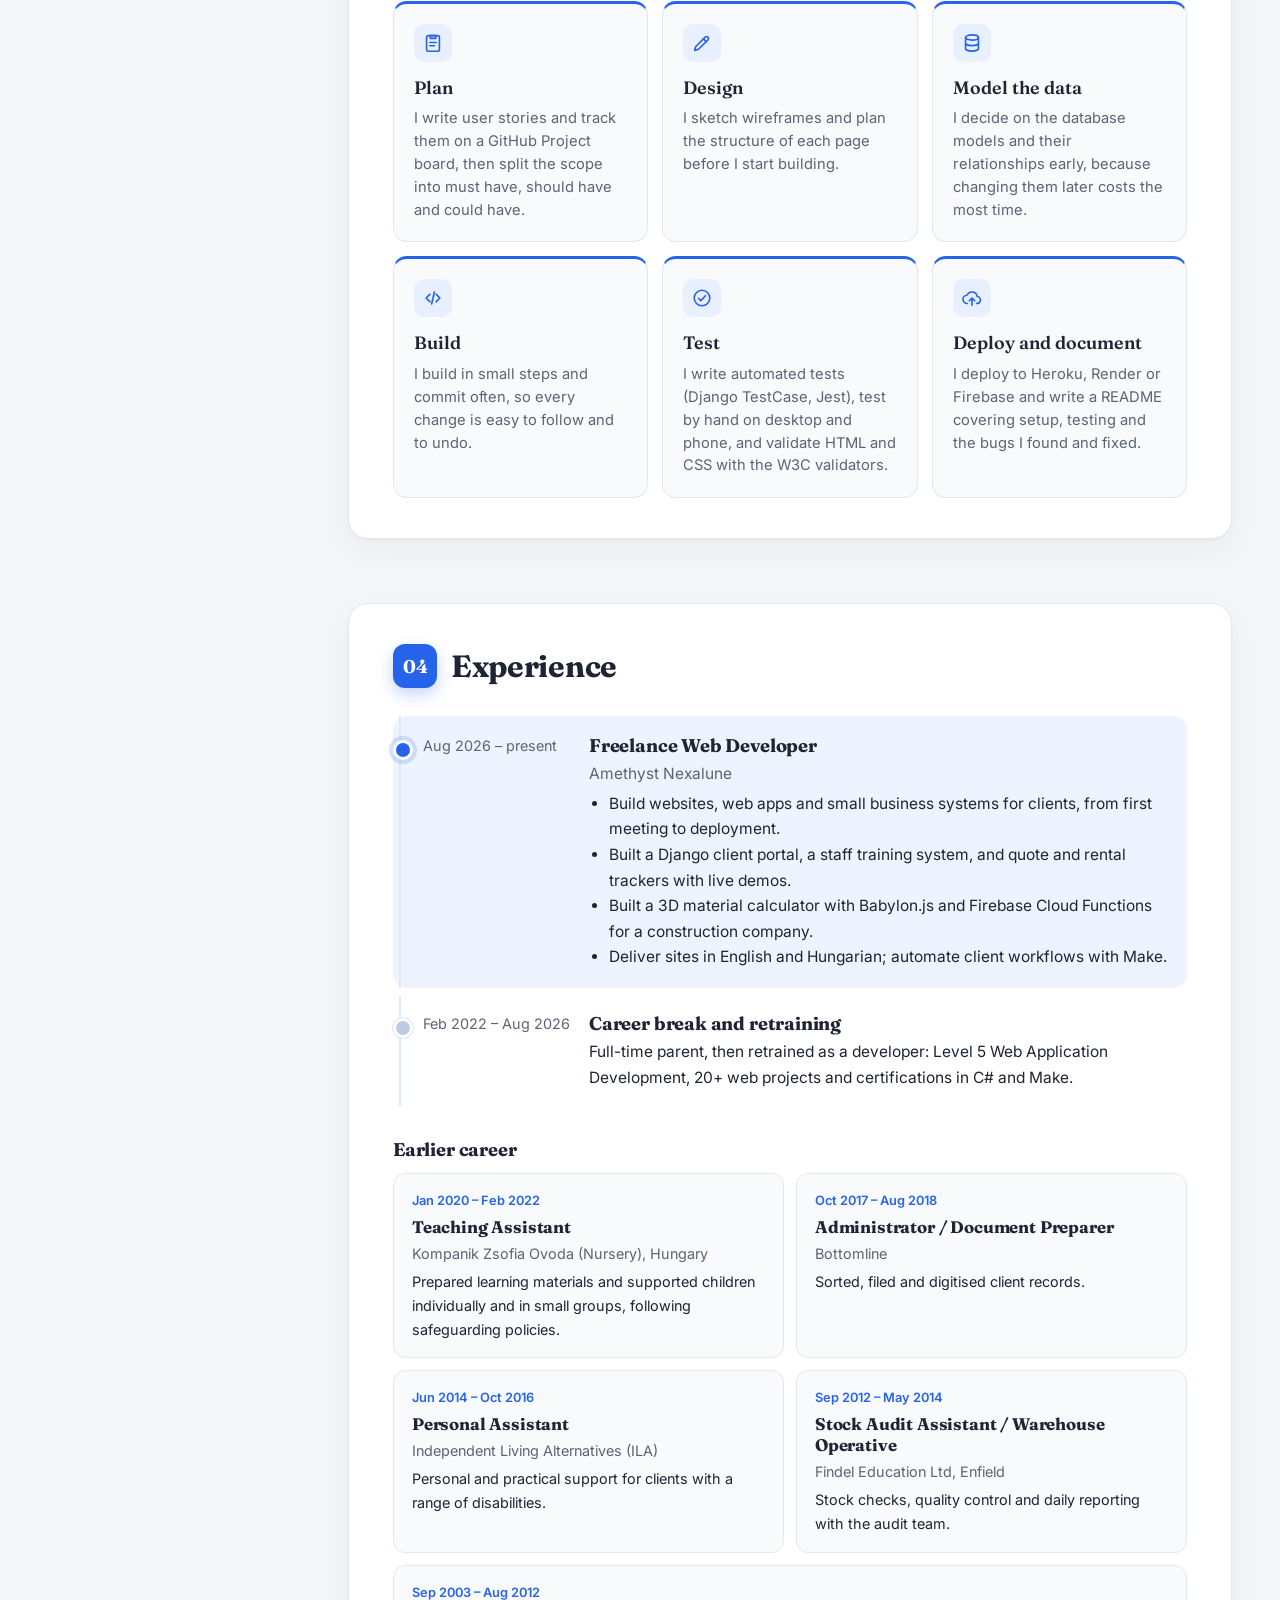
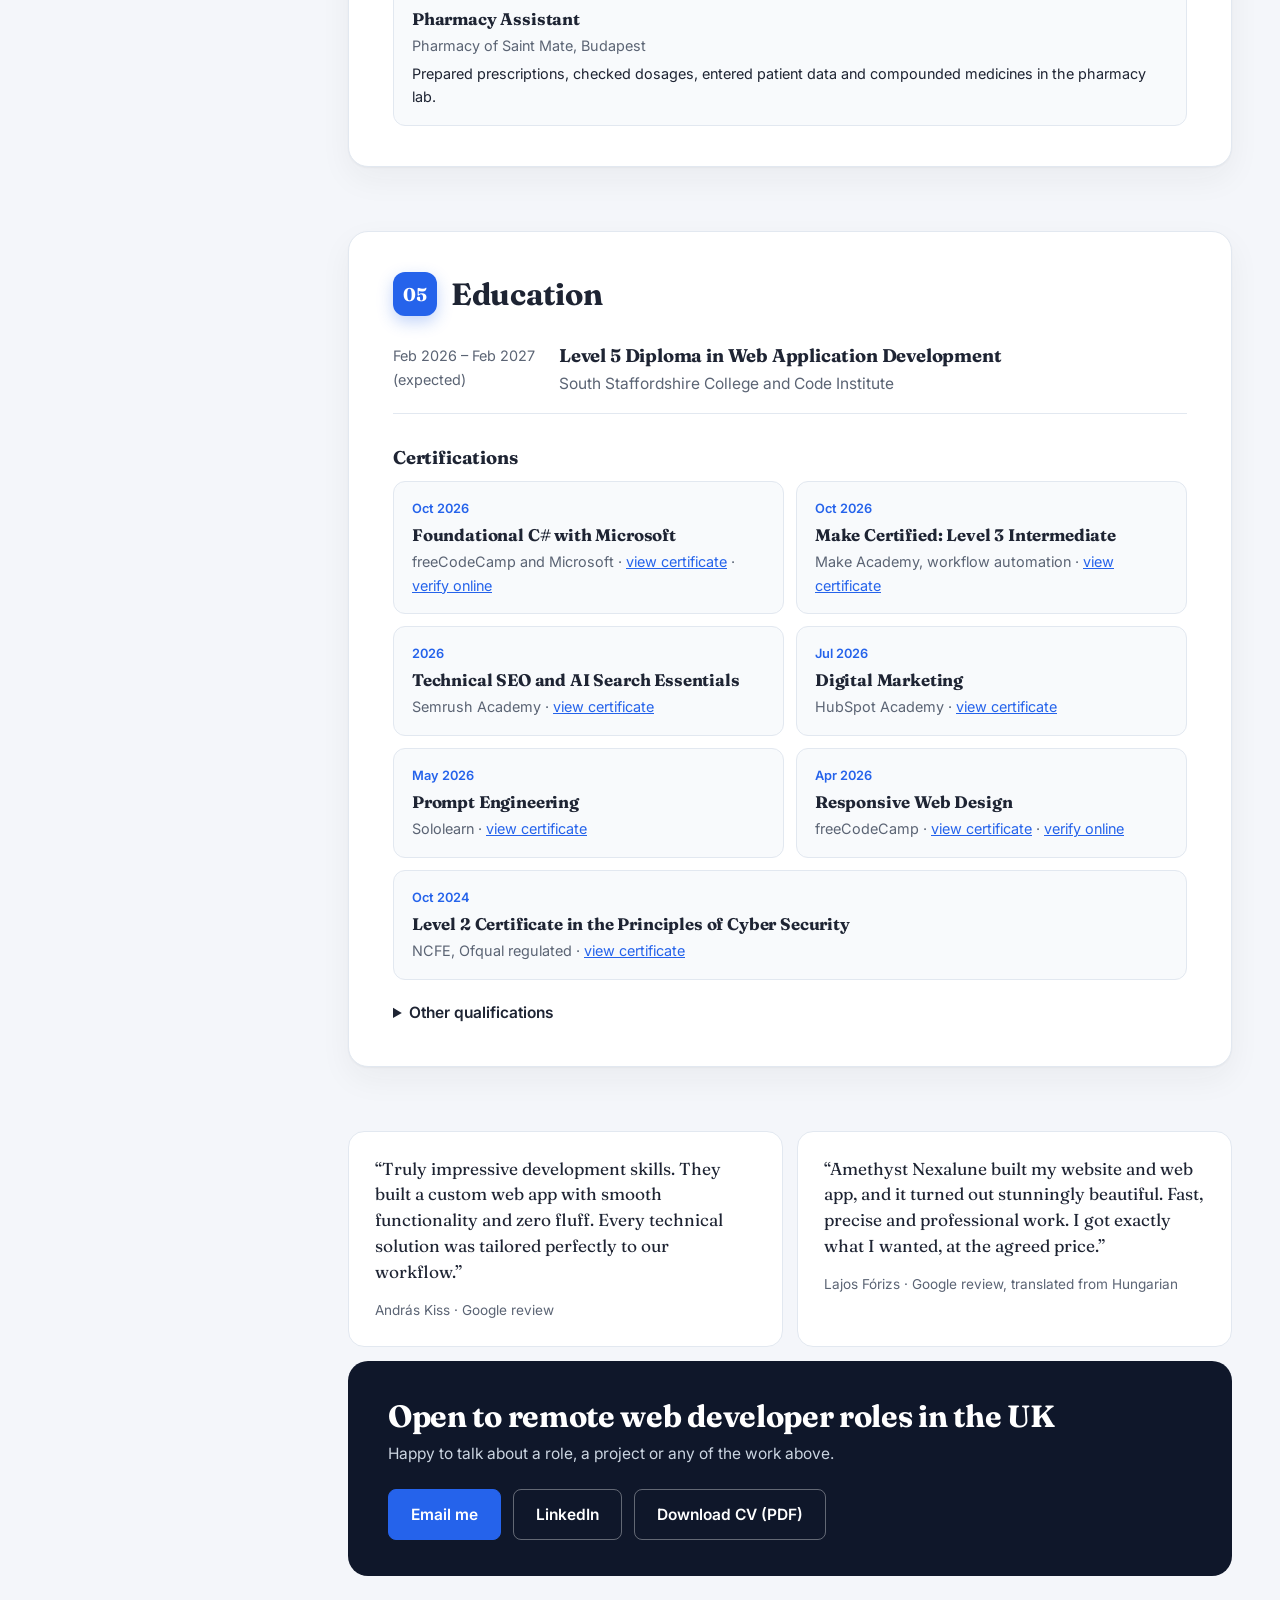
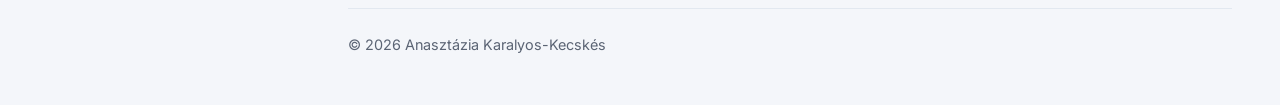
==== commit bddb5dab: "Update CV and case studies to reflect recent projects and skills enhancements" ====
--- a/index.html
+++ b/index.html
@@ -29,7 +29,7 @@
         <img class="photo" src="assets/images/profile.webp" alt="Anasztázia Karalyos-Kecskés" width="120" height="120">
         <h1>Anasztázia <span class="nowrap">Karalyos-Kecskés</span></h1>
         <p class="role">Web Application Developer</p>
-        <p class="status">Open to web developer roles. Based in the UK.</p>
+        <p class="status">Open to remote web developer and automation roles. Based in the UK.</p>
 
         <nav>
             <ul class="menu">
@@ -67,14 +67,14 @@
                 </div>
             </div>
             <div class="intro-shots" aria-label="Three of my projects">
-                <a class="shot shot-1" href="#other-projects"><img src="assets/images/rental-tracker.webp" alt="Rental Tracker on several devices"><span>Rental Tracker</span></a>
-                <a class="shot shot-2" href="#other-projects"><img src="assets/images/fishing-logbook.webp" alt="Fishing Logbook on a laptop"><span>Fishing Logbook</span></a>
-                <a class="shot shot-3" href="#other-projects"><img src="assets/images/maths-app.webp" alt="Maths Challenge on several devices"><span>Maths Challenge</span></a>
+                <a class="shot shot-1" href="case-studies/northline-automation.html"><img src="assets/images/plumber-responsive-devices-mockup.webp" alt="Northline Gas &amp; Heating website on several devices"><span>Northline automation</span></a>
+                <a class="shot shot-2" href="case-studies/pergola-calculator.html"><img src="assets/images/pergola2-mockup.webp" alt="Pergola Calculator with its live 3D model on a tablet"><span>Pergola Calculator</span></a>
+                <a class="shot shot-3" href="case-studies/client-portal.html"><img src="assets/images/client-portal-laptop-checklist.webp" alt="Client Portal document checklist on a laptop"><span>Client Portal</span></a>
             </div>
             <ul class="intro-stats">
                 <li><strong>20+</strong><span>projects built</span></li>
                 <li><strong>6</strong><span>case studies</span></li>
-                <li><strong>Aug 2026</strong><span>freelance since</span></li>
+                <li><strong>Make</strong><span>certified, Level 3</span></li>
                 <li><strong>Level 5</strong><span>Web App Dev Diploma, <span class="nowrap">Feb 2027</span></span></li>
             </ul>
         </section>
@@ -82,7 +82,7 @@
         <!-- Profile -->
         <section class="block" id="profile">
             <h2><span class="num">01</span>Profile</h2>
-            <p>I am studying for a Level 5 Diploma in Web Application Development (South Staffordshire College and Code Institute, expected February 2027). Since August 2026 I have also worked as a freelance developer under the name Amethyst Nexalune, building websites, web apps and small business systems for clients in the UK and Hungary.</p>
+            <p>I am studying for a Level 5 Diploma in Web Application Development (South Staffordshire College and Code Institute, February 2026 to February 2027). Since August 2026 I have also worked as a freelance developer under the name Amethyst Nexalune, building websites, web apps and small business systems for clients in the UK and Hungary.</p>
             <p>Before moving into tech I spent nine years as a pharmacy assistant and several years in education and care. That work taught me to check details carefully and to think about the people who will use what I build.</p>
 
             <div class="skill-groups">
@@ -179,7 +179,7 @@
                     <div class="project-card-text">
                         <p class="case-type"><span class="badge badge-make">Make + AI automation</span> Website and automation</p>
                         <h3>Northline Gas &amp; Heating</h3>
-                        <p>Quote form that sorts requests with AI in Make and flags emergencies straight away.</p>
+                        <p>Quote form that sorts requests with AI (OpenAI GPT-5 nano) in Make and flags emergencies straight away.</p>
                         <p class="stack">HTML · CSS · Firebase · Make · AI · Google Sheets</p>
                         <span class="read">Read case study →</span>
                     </div>
@@ -310,6 +310,14 @@
                 </div>
             </div>
 
+            <div class="entry">
+                <span class="when">Feb 2022 – Aug 2026</span>
+                <div>
+                    <h3>Career break and retraining</h3>
+                    <p>Full-time parent, then retrained as a developer: Level 5 Web Application Development, 20+ web projects and certifications in C# and Make.</p>
+                </div>
+            </div>
+
             <h3 class="sub-title">Earlier career</h3>
 
             <div class="entry-grid">
@@ -361,7 +369,7 @@
             <h2><span class="num">05</span>Education</h2>
 
             <div class="entry">
-                <span class="when">Feb 2027 (expected)</span>
+                <span class="when">Feb 2026 – Feb 2027 (expected)</span>
                 <div>
                     <h3>Level 5 Diploma in Web Application Development</h3>
                     <p class="muted">South Staffordshire College and Code Institute</p>
@@ -454,7 +462,7 @@
                 </figure>
             </div>
             <div class="closing-cta">
-                <h2>Open to web developer roles in the UK</h2>
+                <h2>Open to remote web developer roles in the UK</h2>
                 <p>Happy to talk about a role, a project or any of the work above.</p>
                 <div class="intro-actions">
                     <a class="btn btn-primary" href="mailto:kecskes.anasztazia@gmail.com">Email me</a>
--- a/assets/css/style.css
+++ b/assets/css/style.css
@@ -1502,12 +1502,11 @@
     }
 }
 
-/* body text justified (no hyphenation) */
+/* body text left-aligned (justify left uneven gaps between words) */
 .block > p,
 .study > p,
 .intro-sub {
-    text-align: justify;
-    text-align-last: left;
+    text-align: left;
     hyphens: none;
 }
 
@@ -1943,3 +1942,46 @@
         padding-bottom: 32px;
     }
 }
+
+/* phones: fade the right edge of the one-line menu so it is clear it scrolls */
+@media (max-width: 900px) {
+    .menu {
+        padding-right: 48px;
+        -webkit-mask-image: linear-gradient(to right, #000 calc(100% - 56px), transparent);
+        mask-image: linear-gradient(to right, #000 calc(100% - 56px), transparent);
+    }
+}
+
+/* case study quick facts: highlights row spans the full width */
+.facts .fact-wide {
+    grid-column: 1 / -1;
+}
+
+/* case study screen recording */
+.demo-video {
+    margin: 24px 0 16px;
+}
+
+.demo-video video {
+    display: block;
+    width: 100%;
+    height: auto;
+    border: 1px solid var(--line);
+    border-radius: 8px;
+    background: #f5f7f6;
+}
+
+.demo-video figcaption {
+    margin-top: 8px;
+    color: var(--muted);
+    font-size: 0.9rem;
+}
+
+.demo-video img {
+    display: block;
+    width: 100%;
+    height: auto;
+    border: 1px solid var(--line);
+    border-radius: 8px;
+    background: #f6f6f6;
+}
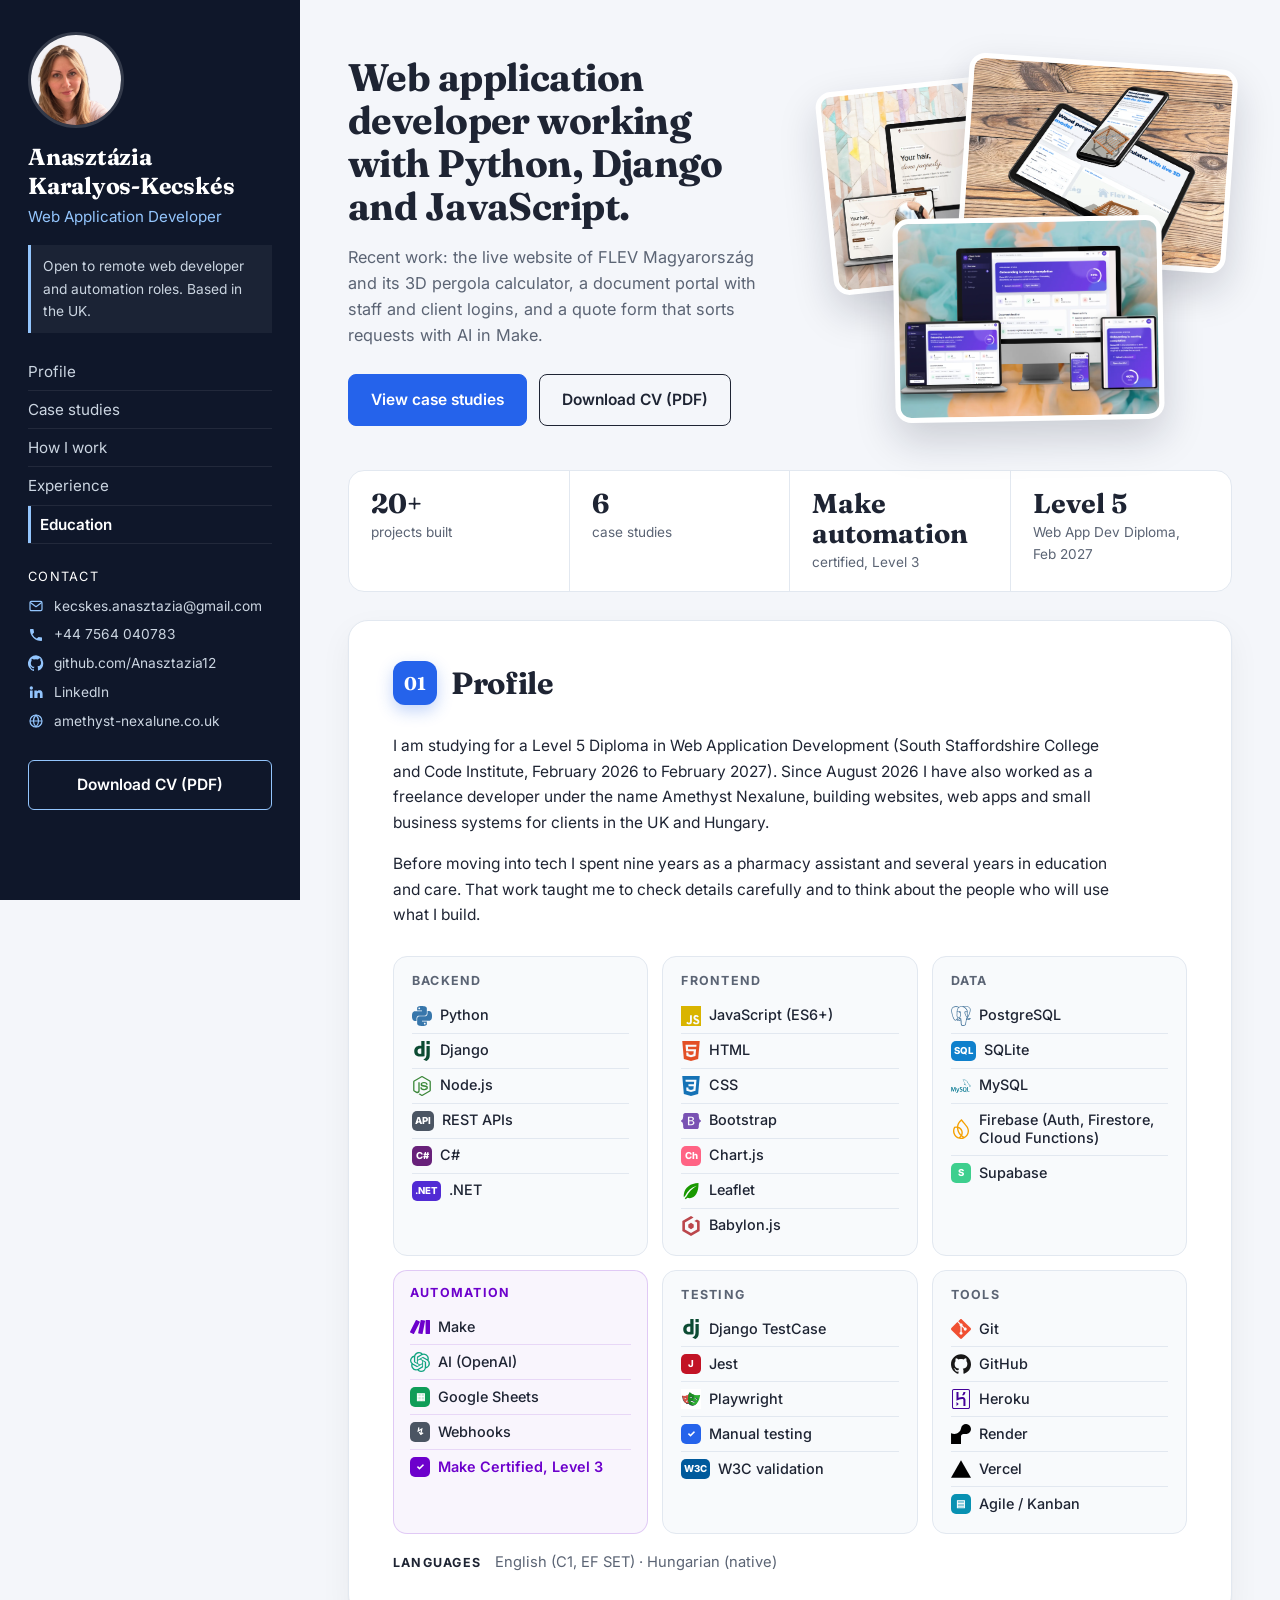
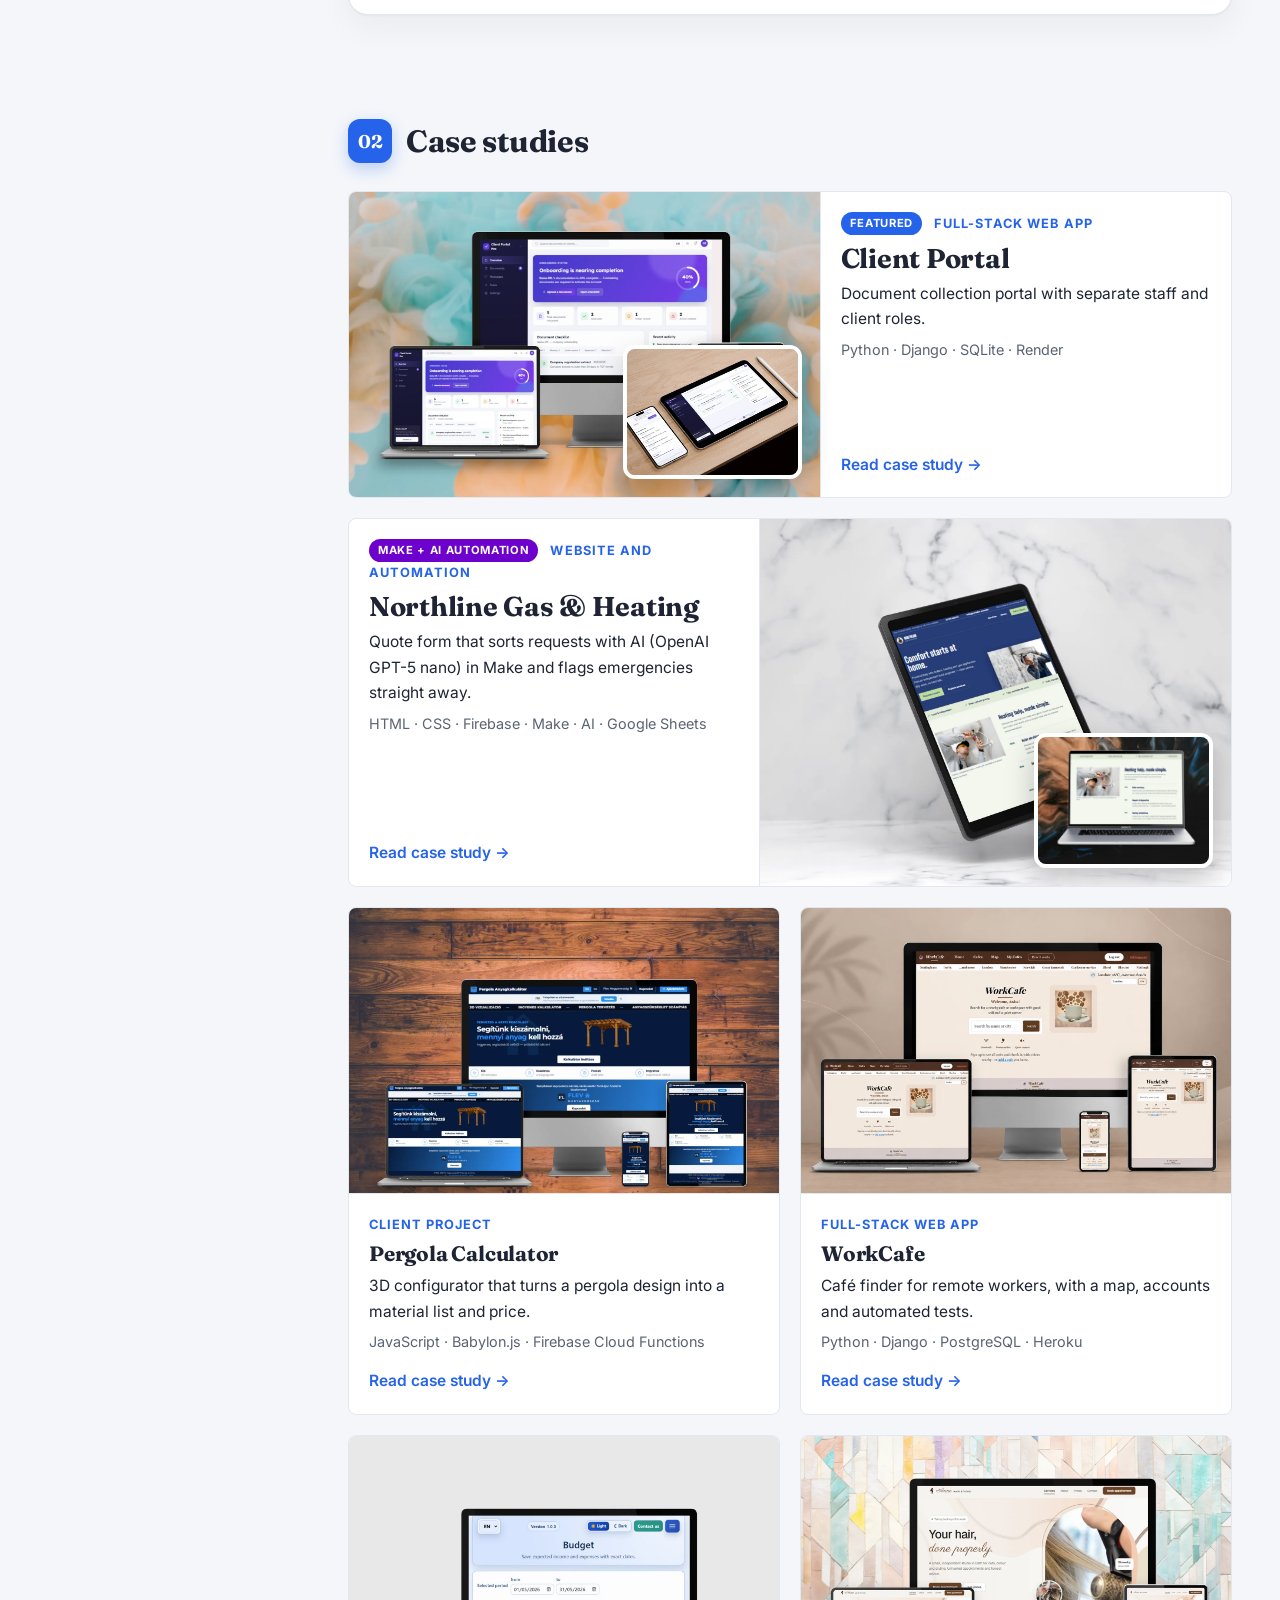
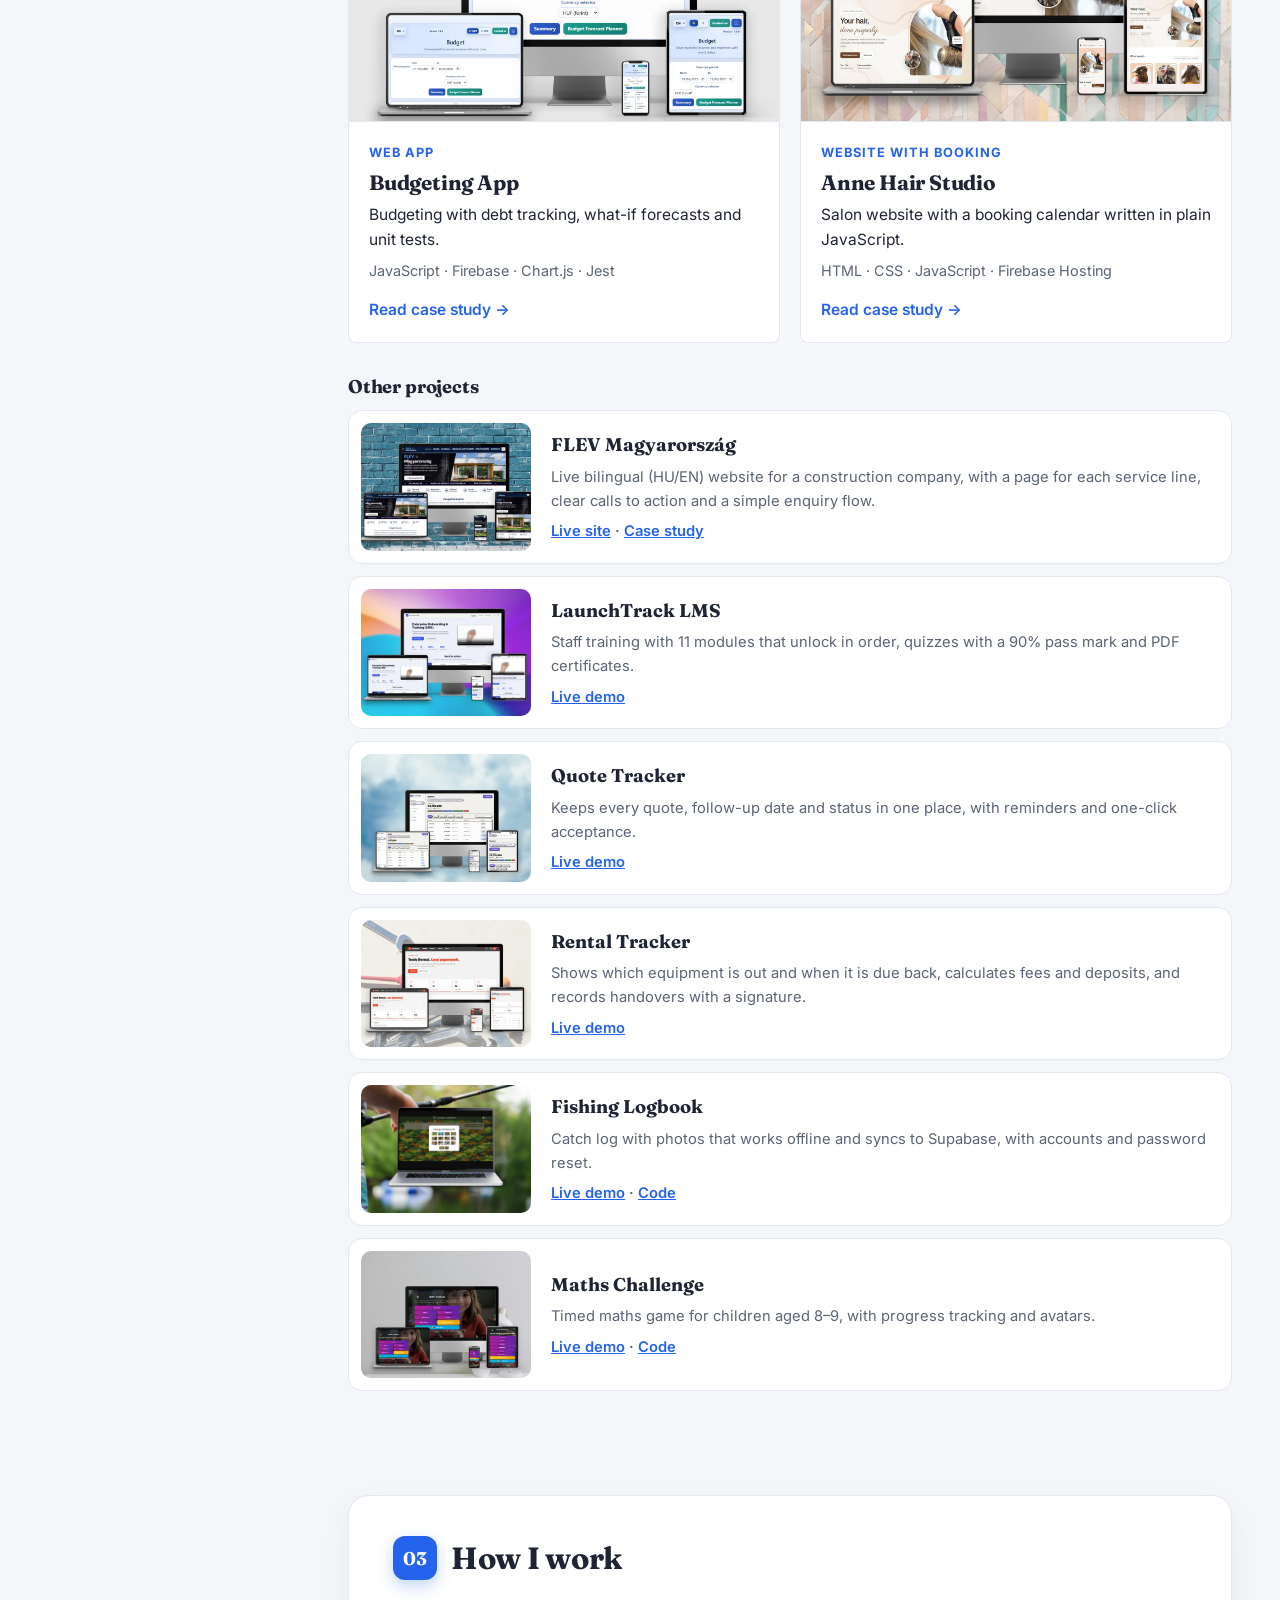
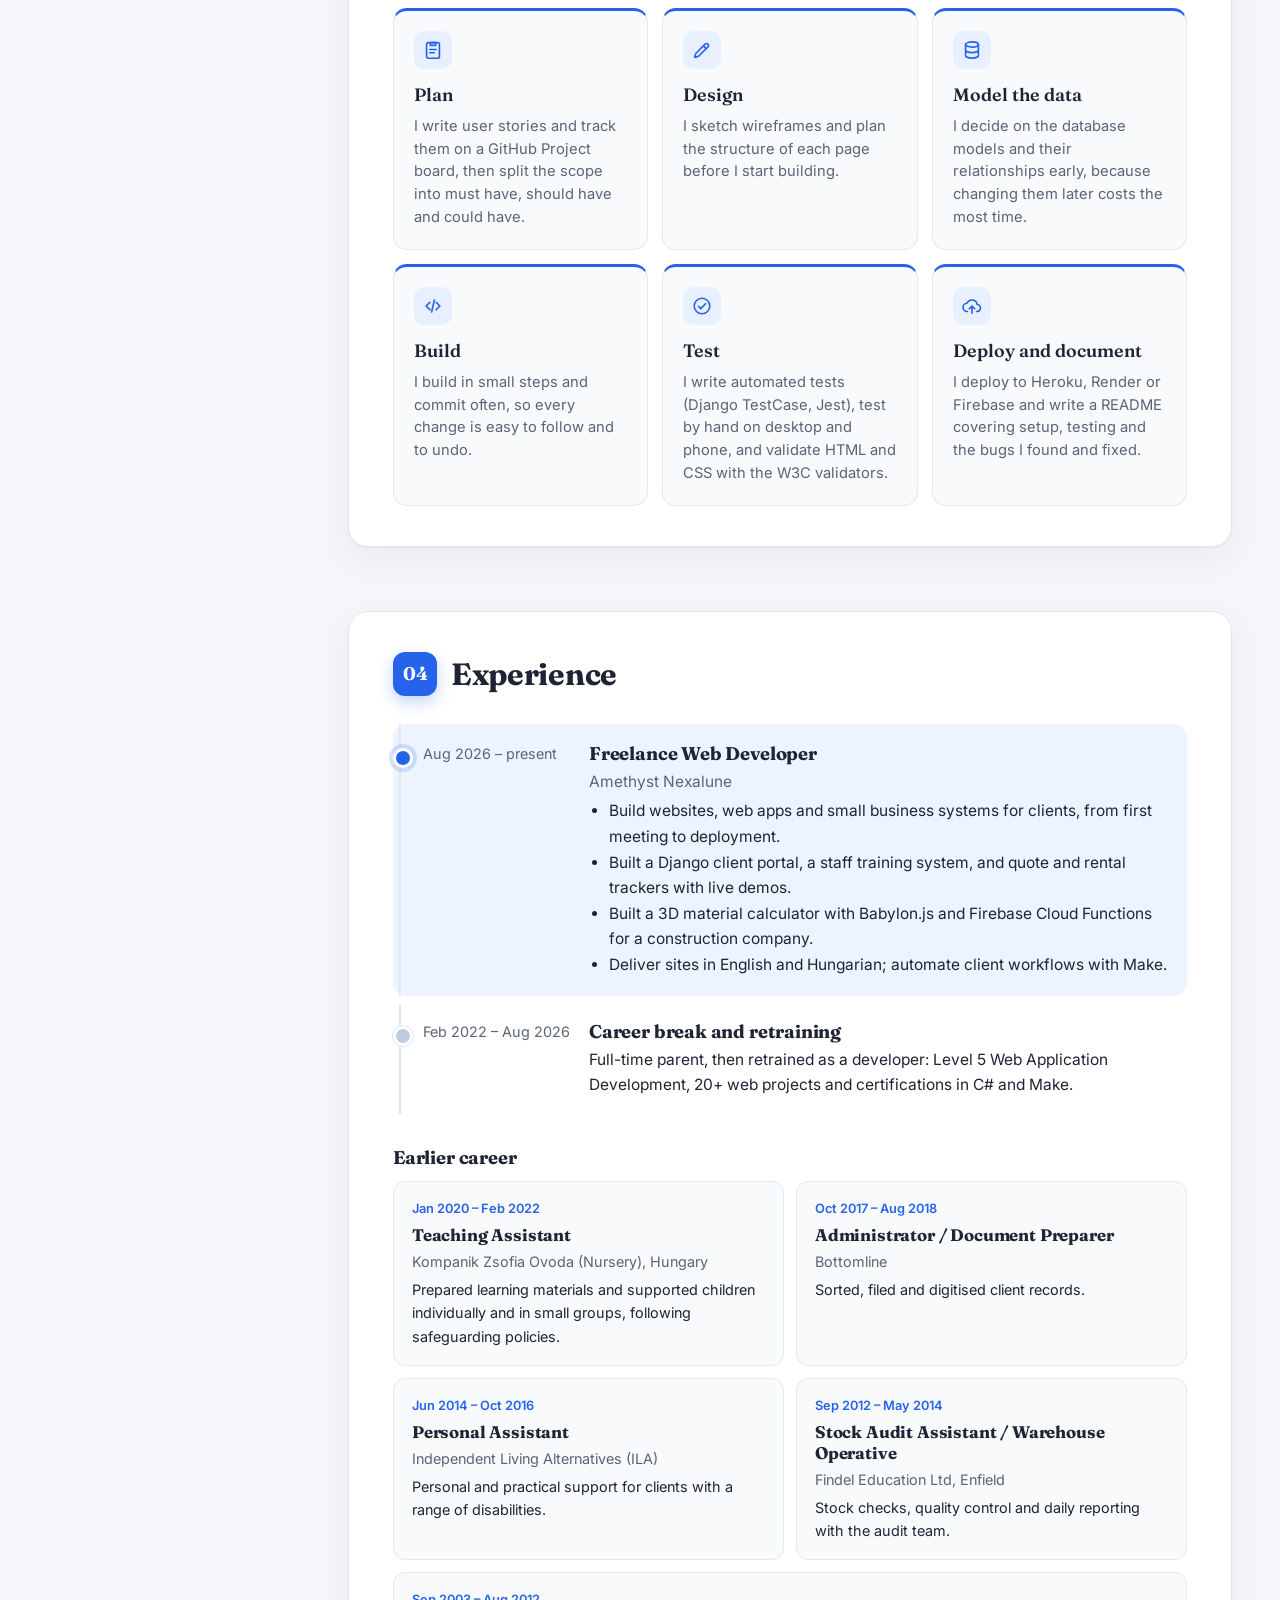
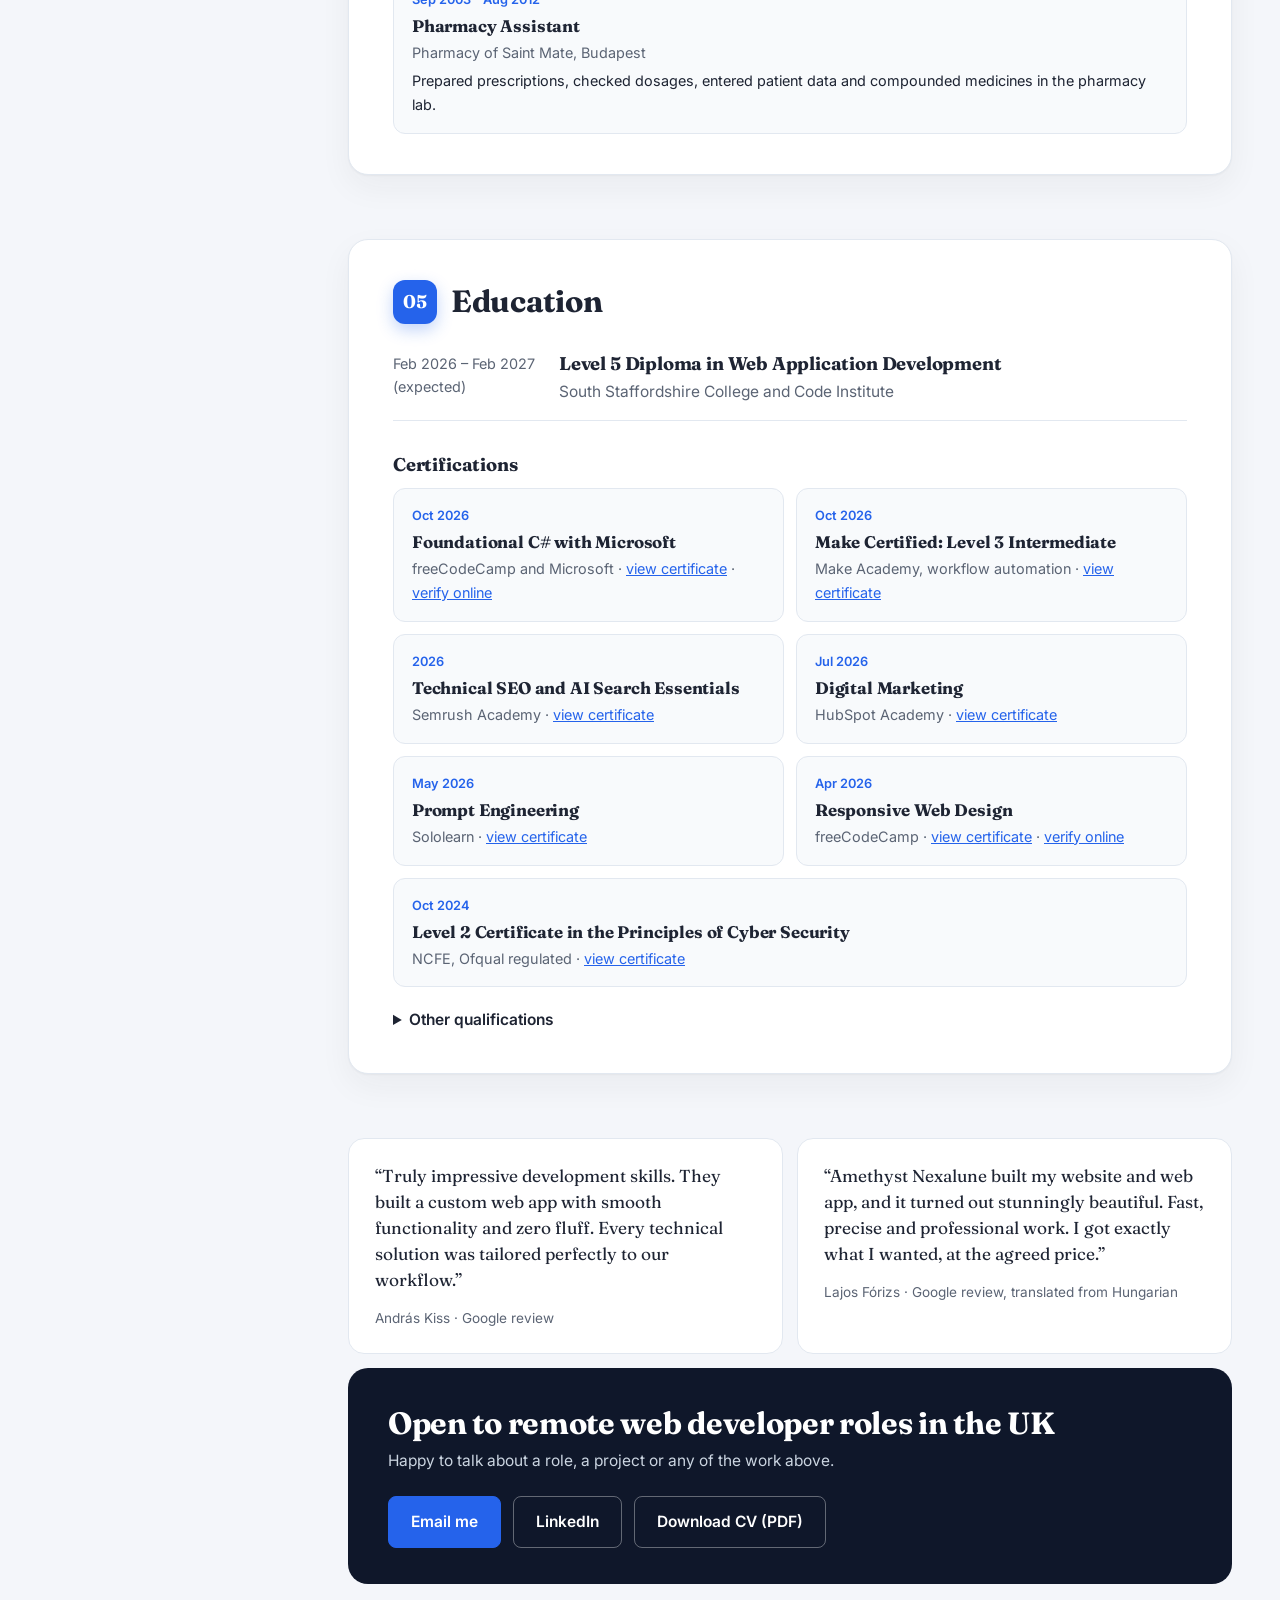
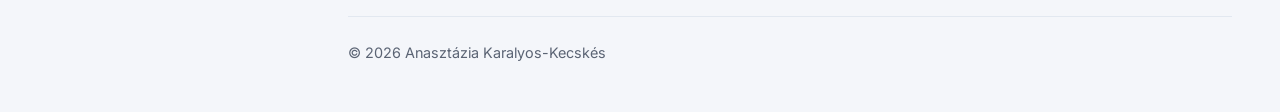
==== commit 7b9250e3: "Update project showcase and improve descriptions in the portfolio" ====
--- a/index.html
+++ b/index.html
@@ -67,14 +67,14 @@
                 </div>
             </div>
             <div class="intro-shots" aria-label="Three of my projects">
-                <a class="shot shot-1" href="case-studies/northline-automation.html"><img src="assets/images/plumber-responsive-devices-mockup.webp" alt="Northline Gas &amp; Heating website on several devices"><span>Northline automation</span></a>
-                <a class="shot shot-2" href="case-studies/pergola-calculator.html"><img src="assets/images/pergola2-mockup.webp" alt="Pergola Calculator with its live 3D model on a tablet"><span>Pergola Calculator</span></a>
-                <a class="shot shot-3" href="case-studies/client-portal.html"><img src="assets/images/client-portal-laptop-checklist.webp" alt="Client Portal document checklist on a laptop"><span>Client Portal</span></a>
+                <a class="shot shot-1" href="case-studies/anne-hair-studio.html"><img src="assets/images/hair-responsive-devices-mockup.webp" alt="Anne Hair Studio website on several devices"><span>Anne Hair Studio</span></a>
+                <a class="shot shot-2" href="case-studies/pergola-calculator.html"><img src="assets/images/pergola-mockup2.webp" alt="Pergola Calculator with its live 3D model on a tablet and phone"><span>Pergola Calculator</span></a>
+                <a class="shot shot-3" href="case-studies/client-portal.html"><img src="assets/images/client-portal-responsive-devices-mockup.webp" alt="Client Portal on several devices"><span>Client Portal</span></a>
             </div>
             <ul class="intro-stats">
                 <li><strong>20+</strong><span>projects built</span></li>
                 <li><strong>6</strong><span>case studies</span></li>
-                <li><strong>Make</strong><span>certified, Level 3</span></li>
+                <li><strong>Make automation</strong><span>certified, Level 3</span></li>
                 <li><strong>Level 5</strong><span>Web App Dev Diploma, <span class="nowrap">Feb 2027</span></span></li>
             </ul>
         </section>
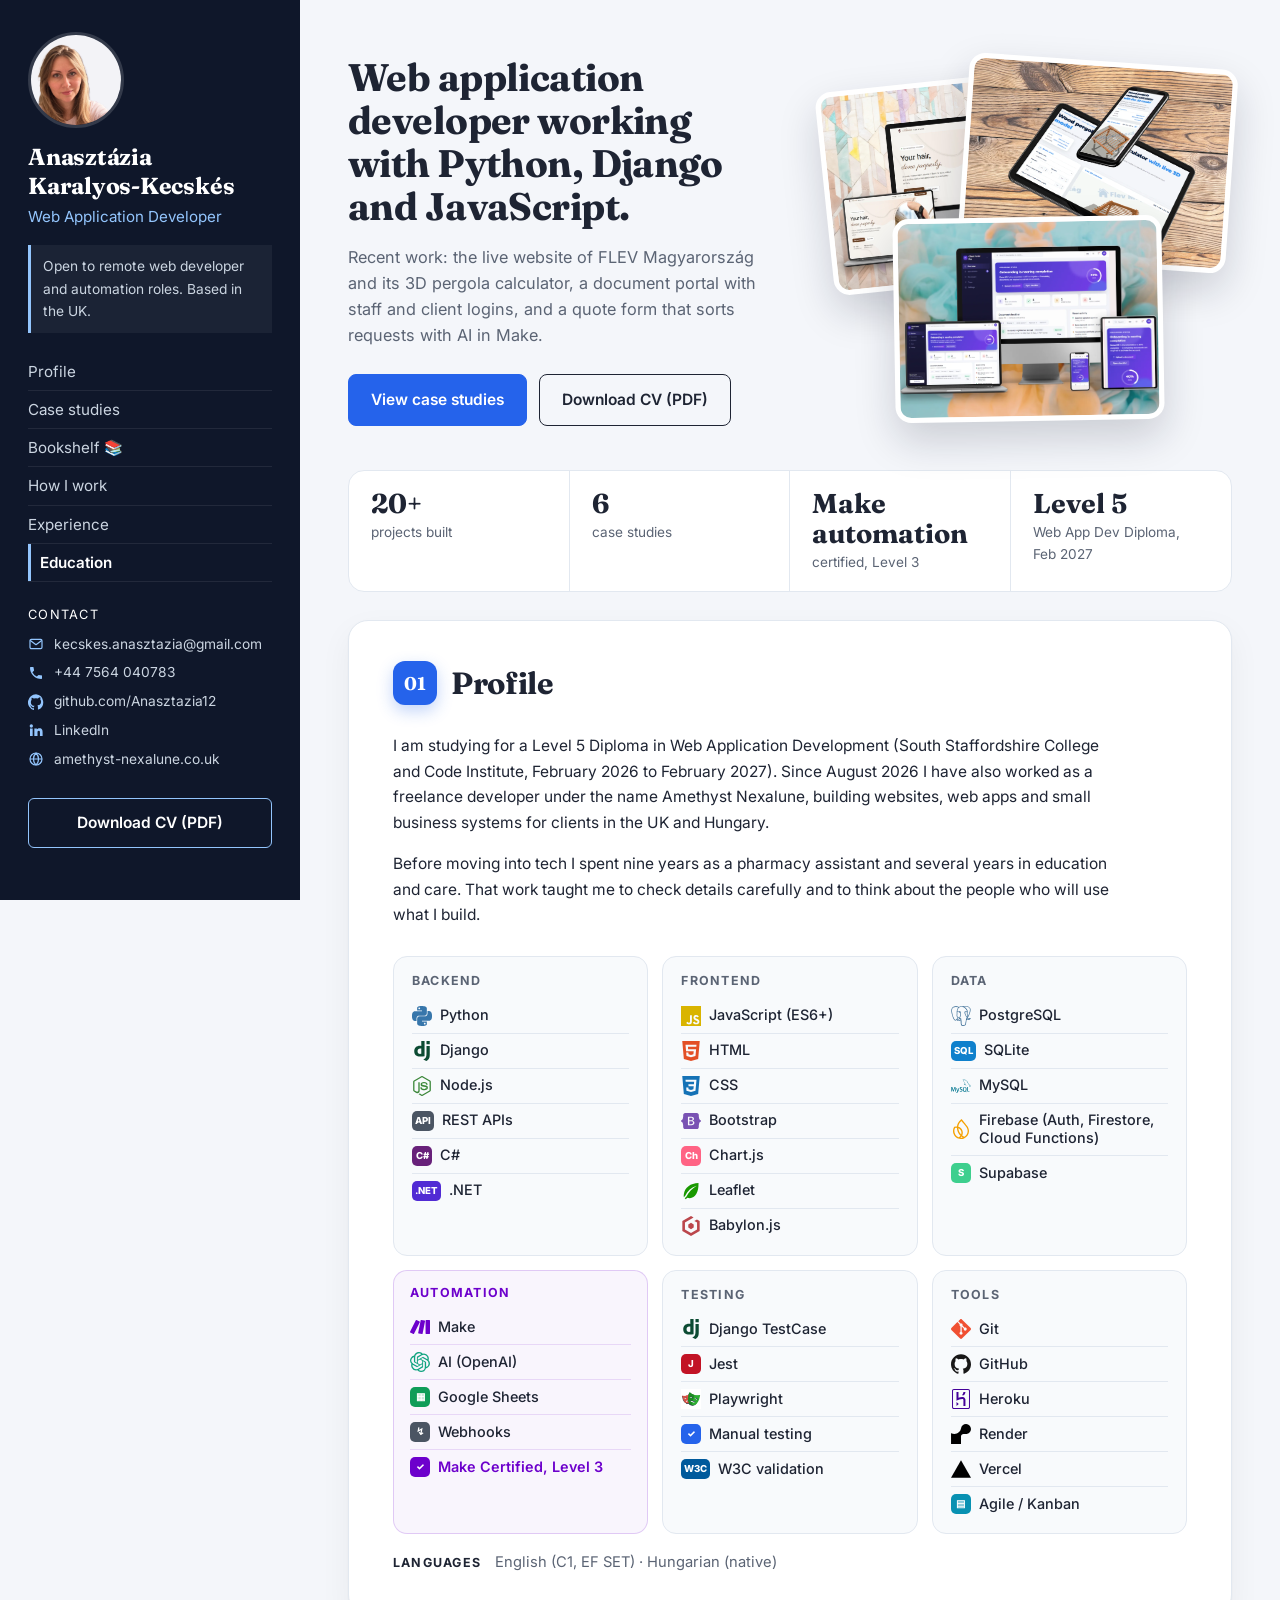
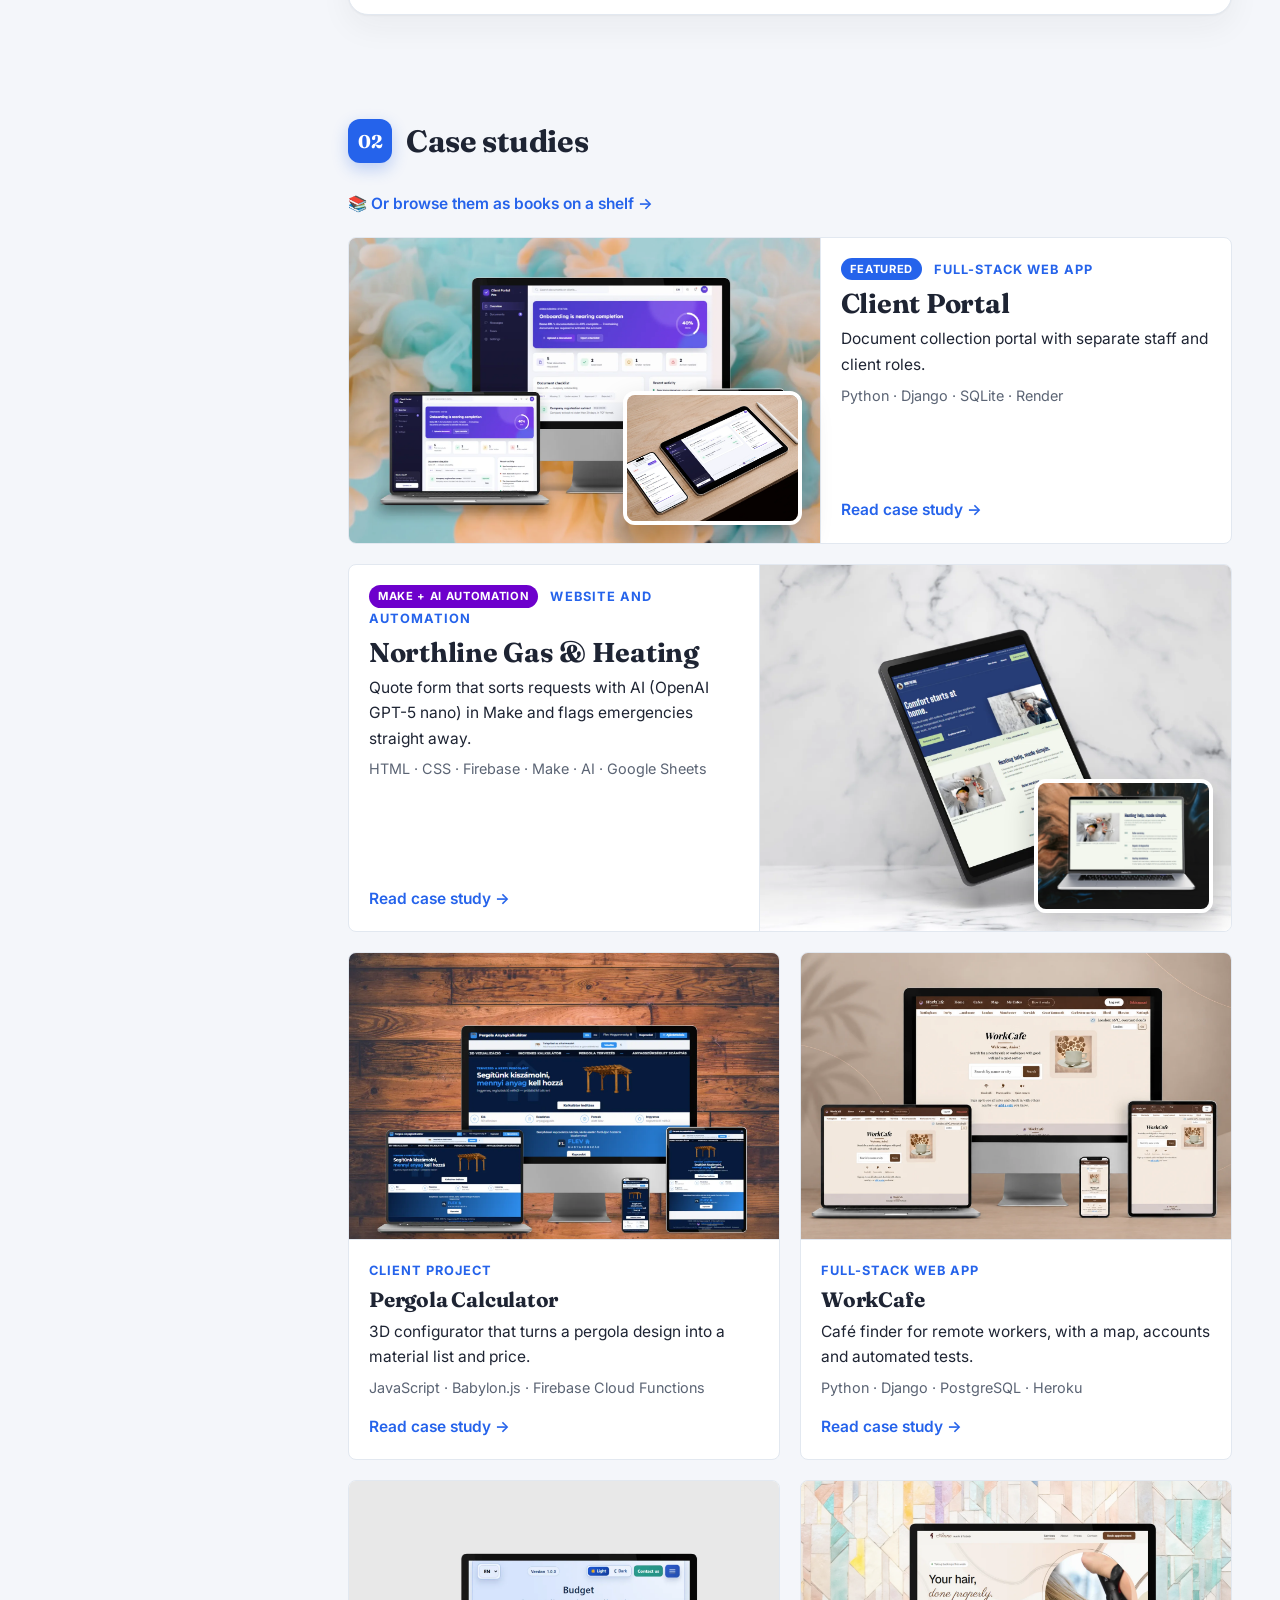
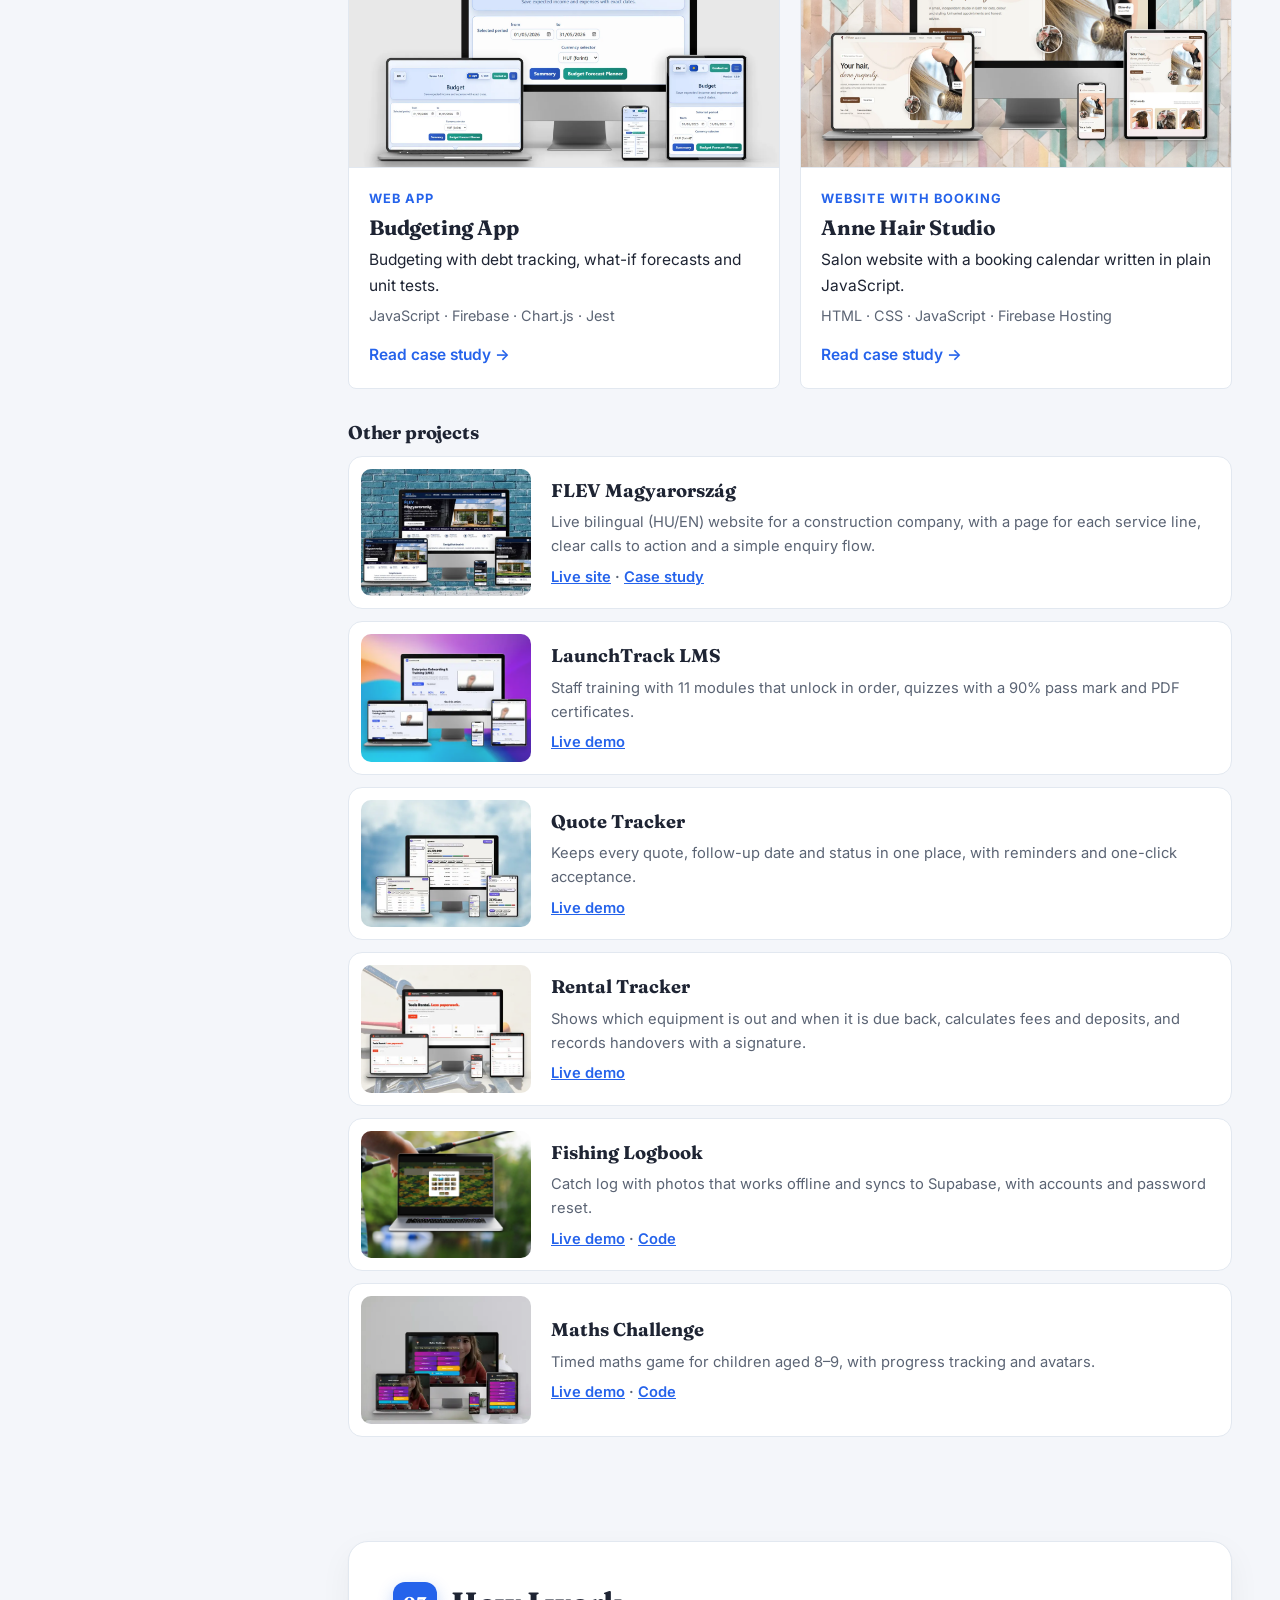
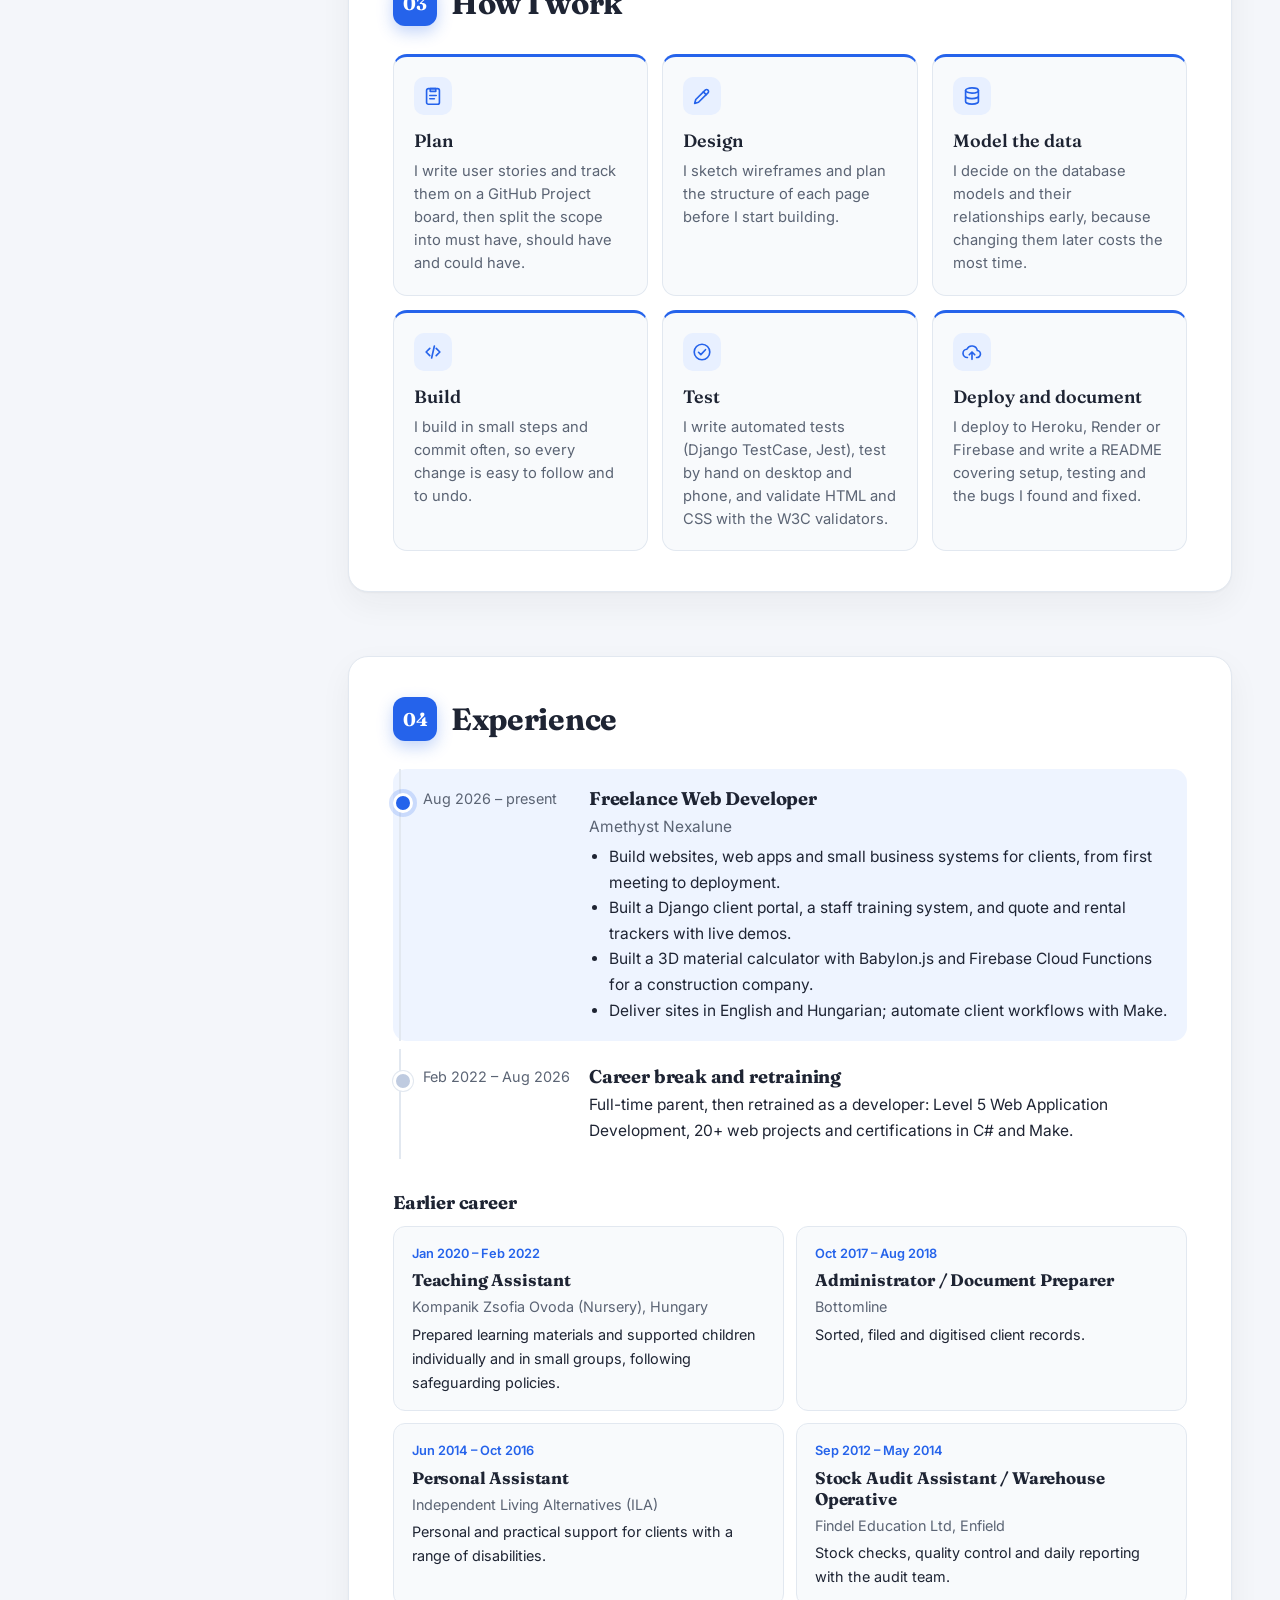
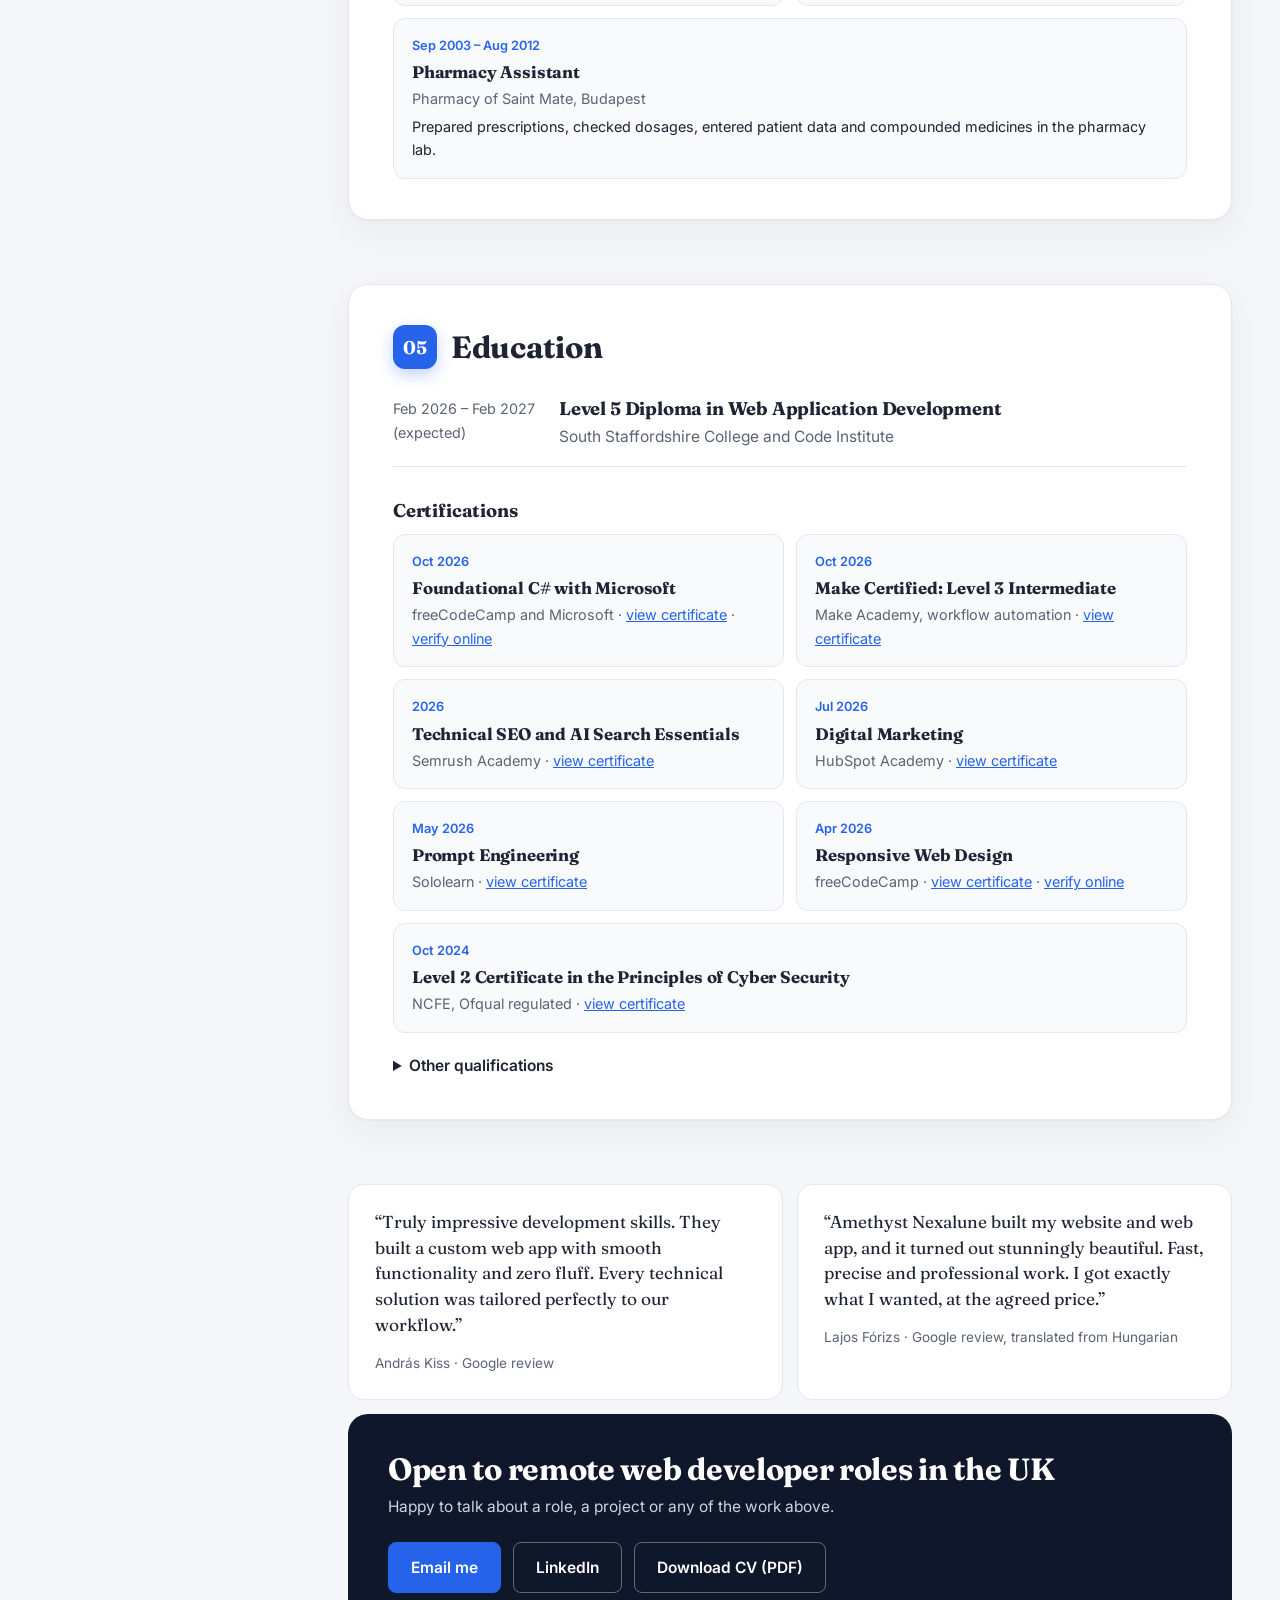
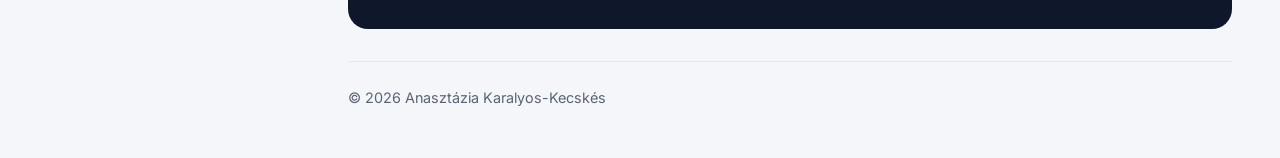
==== commit 7f655a58: "Add "Bookshelf" link to navigation and case studies sections - Included a link to the "Bookshelf" pa" ====
--- a/index.html
+++ b/index.html
@@ -35,6 +35,7 @@
             <ul class="menu">
                 <li><a href="#profile">Profile</a></li>
                 <li><a href="#projects">Case studies</a></li>
+                <li><a href="bookshelf.html">Bookshelf 📚</a></li>
                 <li><a href="#how-i-work">How I work</a></li>
                 <li><a href="#experience">Experience</a></li>
                 <li><a href="#education">Education</a></li>
@@ -46,7 +47,7 @@
             <li><a href="mailto:kecskes.anasztazia@gmail.com"><svg class="ic" viewBox="0 0 24 24" aria-hidden="true"><rect x="3" y="5" width="18" height="14" rx="2" fill="none" stroke="currentColor" stroke-width="1.8"/><path d="m4 7 8 6 8-6" fill="none" stroke="currentColor" stroke-width="1.8" stroke-linecap="round" stroke-linejoin="round"/></svg><span>kecskes.anasztazia@gmail.com</span></a></li>
             <li><a href="tel:+447564040783"><svg class="ic" viewBox="0 0 24 24" aria-hidden="true"><path d="M6.6 10.8a15 15 0 0 0 6.6 6.6l2.2-2.2a1 1 0 0 1 1-.25 11.4 11.4 0 0 0 3.6.57 1 1 0 0 1 1 1V20a1 1 0 0 1-1 1A17 17 0 0 1 3 4a1 1 0 0 1 1-1h3.5a1 1 0 0 1 1 1c0 1.25.2 2.45.57 3.57a1 1 0 0 1-.25 1z" fill="currentColor"/></svg><span>+44 7564 040783</span></a></li>
             <li><a href="https://github.com/Anasztazia12" target="_blank" rel="noopener"><svg class="ic" viewBox="0 0 24 24" aria-hidden="true"><path fill="currentColor" d="M12 .5a12 12 0 0 0-3.8 23.4c.6.1.8-.3.8-.6v-2c-3.3.7-4-1.6-4-1.6-.6-1.4-1.4-1.8-1.4-1.8-1.1-.7.1-.7.1-.7 1.2.1 1.8 1.2 1.8 1.2 1.1 1.8 2.8 1.3 3.5 1 .1-.8.4-1.3.8-1.6-2.7-.3-5.5-1.3-5.5-5.9 0-1.3.5-2.4 1.2-3.2-.1-.3-.5-1.5.1-3.2 0 0 1-.3 3.3 1.2a11.5 11.5 0 0 1 6 0C17.3 4.7 18.3 5 18.3 5c.6 1.7.2 2.9.1 3.2.8.8 1.2 1.9 1.2 3.2 0 4.6-2.8 5.6-5.5 5.9.4.4.8 1.1.8 2.2v3.3c0 .3.2.7.8.6A12 12 0 0 0 12 .5z"/></svg><span>github.com/Anasztazia12</span></a></li>
-            <li><a href="https://www.linkedin.com/in/anasztazia-karalyos-kecskes-096679420/" target="_blank" rel="noopener"><svg class="ic" viewBox="0 0 24 24" aria-hidden="true"><path fill="currentColor" d="M4.98 3.5a2.5 2.5 0 1 1 0 5 2.5 2.5 0 0 1 0-5zM3 9.75h4v11.25H3zM9.5 9.75h3.8v1.6h.06c.53-1 1.83-2.05 3.77-2.05 4.03 0 4.77 2.6 4.77 6v5.7h-4v-5.05c0-1.2-.02-2.75-1.7-2.75-1.7 0-1.95 1.3-1.95 2.66V21H9.5z"/></svg><span>LinkedIn</span></a></li>
+            <li><a href="https://www.linkedin.com/in/anasztazia-k-096679420/" target="_blank" rel="noopener"><svg class="ic" viewBox="0 0 24 24" aria-hidden="true"><path fill="currentColor" d="M4.98 3.5a2.5 2.5 0 1 1 0 5 2.5 2.5 0 0 1 0-5zM3 9.75h4v11.25H3zM9.5 9.75h3.8v1.6h.06c.53-1 1.83-2.05 3.77-2.05 4.03 0 4.77 2.6 4.77 6v5.7h-4v-5.05c0-1.2-.02-2.75-1.7-2.75-1.7 0-1.95 1.3-1.95 2.66V21H9.5z"/></svg><span>LinkedIn</span></a></li>
             <li><a href="https://www.amethyst-nexalune.co.uk" target="_blank" rel="noopener"><svg class="ic" viewBox="0 0 24 24" aria-hidden="true"><g fill="none" stroke="currentColor" stroke-width="1.8"><circle cx="12" cy="12" r="9"/><path d="M3 12h18M12 3c2.5 2.7 3.8 5.7 3.8 9s-1.3 6.3-3.8 9M12 3c-2.5 2.7-3.8 5.7-3.8 9s1.3 6.3 3.8 9"/></g></svg><span>amethyst-nexalune.co.uk</span></a></li>
         </ul>
 
@@ -157,6 +158,7 @@
         <!-- Case studies -->
         <section class="block" id="projects">
             <h2><span class="num">02</span>Case studies</h2>
+            <a class="shelf-link" href="bookshelf.html">📚 Or browse them as books on a shelf →</a>
             <div class="cards">
                 <a class="project-card featured" href="case-studies/client-portal.html">
                     <div class="featured-media">
@@ -466,7 +468,7 @@
                 <p>Happy to talk about a role, a project or any of the work above.</p>
                 <div class="intro-actions">
                     <a class="btn btn-primary" href="mailto:kecskes.anasztazia@gmail.com">Email me</a>
-                    <a class="btn btn-light" href="https://www.linkedin.com/in/anasztazia-karalyos-kecskes-096679420/" target="_blank" rel="noopener">LinkedIn</a>
+                    <a class="btn btn-light" href="https://www.linkedin.com/in/anasztazia-k-096679420/" target="_blank" rel="noopener">LinkedIn</a>
                     <a class="btn btn-light" href="assets/pdf/CV_Anasztazia_Karalyos-Kecskes.pdf" download>Download CV (PDF)</a>
                 </div>
             </div>
--- a/assets/css/style.css
+++ b/assets/css/style.css
@@ -378,6 +378,18 @@
     padding-top: 8px;
     color: var(--accent);
     font-weight: 600;
+}
+
+.shelf-link {
+    display: inline-block;
+    margin: -8px 0 20px;
+    color: var(--accent);
+    font-weight: 600;
+    text-decoration: none;
+}
+
+.shelf-link:hover {
+    text-decoration: underline;
 }
 
 /* ===== Other projects and how I work ===== */
@@ -1985,3 +1997,842 @@
     border-radius: 8px;
     background: #f6f6f6;
 }
+
+/* ===== Bookshelf page (bookshelf.html) ===== */
+/* Everything is scoped to .shelf-page so it never touches the other pages */
+/* ===== Colours, textures and base ===== */
+.shelf-page {
+    --sh-wall-top: #2f2e31;
+    --sh-wall-bottom: #605d61;
+    --sh-oak: #c99459;
+    --sh-oak-dark: #9a6a37;
+    --sh-gold: #ebc970;
+    --sh-gold-light: #f3dc9a;
+    --sh-paper: #f2e8d2;
+    --sh-paper-dark: #e0d0ae;
+    --sh-ink: #2e2418;
+    --sh-ink-muted: #6e5d47;
+    --sh-cream: #efe6d4;
+    --sh-title: 'IM Fell English', Georgia, serif;
+    --sh-title-sc: 'IM Fell English SC', Georgia, serif;
+    --sh-body: 'EB Garamond', Georgia, serif;
+    --sh-hand: 'Caveat', 'Segoe Print', cursive;
+
+    /* fine grain for leather and paper */
+    --sh-grain: url("data:image/svg+xml,%3Csvg xmlns='http://www.w3.org/2000/svg' width='160' height='160'%3E%3Cfilter id='n'%3E%3CfeTurbulence type='fractalNoise' baseFrequency='0.9' numOctaves='2' stitchTiles='stitch'/%3E%3CfeColorMatrix values='0 0 0 0 0 0 0 0 0 0 0 0 0 0 0 0 0 0 0.5 0'/%3E%3C/filter%3E%3Crect width='100%25' height='100%25' filter='url(%23n)'/%3E%3C/svg%3E");
+    /* very light grain for paper pages */
+    --sh-paper-grain: url("data:image/svg+xml,%3Csvg xmlns='http://www.w3.org/2000/svg' width='160' height='160'%3E%3Cfilter id='n'%3E%3CfeTurbulence type='fractalNoise' baseFrequency='0.9' numOctaves='2' stitchTiles='stitch'/%3E%3CfeColorMatrix values='0 0 0 0 0.35 0 0 0 0 0.25 0 0 0 0 0.12 0 0 0 0.12 0'/%3E%3C/filter%3E%3Crect width='100%25' height='100%25' filter='url(%23n)'/%3E%3C/svg%3E");
+    /* large blotches: worn leather and stains */
+    --sh-wear: url("data:image/svg+xml,%3Csvg xmlns='http://www.w3.org/2000/svg' width='300' height='300'%3E%3Cfilter id='w'%3E%3CfeTurbulence type='fractalNoise' baseFrequency='0.035' numOctaves='4' stitchTiles='stitch'/%3E%3CfeColorMatrix values='0 0 0 0 0.22 0 0 0 0 0.13 0 0 0 0 0.05 0 0 0 1.6 -0.7'/%3E%3C/filter%3E%3Crect width='100%25' height='100%25' filter='url(%23w)'/%3E%3C/svg%3E");
+    /* vertical cracks showing brown under black leather */
+    --sh-cracks: url("data:image/svg+xml,%3Csvg xmlns='http://www.w3.org/2000/svg' width='200' height='400'%3E%3Cfilter id='c'%3E%3CfeTurbulence type='turbulence' baseFrequency='0.03 0.18' numOctaves='3' stitchTiles='stitch'/%3E%3CfeColorMatrix values='0 0 0 0 0.62 0 0 0 0 0.34 0 0 0 0 0.13 0 0 0 4 -1.3'/%3E%3C/filter%3E%3Crect width='100%25' height='100%25' filter='url(%23c)'/%3E%3C/svg%3E");
+}
+
+/* The dark wall with the shelf, shown as a panel inside the page */
+.shelf-page .shelf-wall {
+    margin-top: 28px;
+    padding: 48px 8px 8px;
+    border-radius: 20px;
+    background:
+        radial-gradient(ellipse at 50% 0%, rgba(255, 255, 255, 0.08), transparent 60%),
+        linear-gradient(var(--sh-wall-top), var(--sh-wall-bottom));
+    color: var(--sh-cream);
+    font-family: var(--sh-body);
+    line-height: 1.55;
+    box-shadow: 0 18px 40px -20px rgba(15, 23, 42, 0.45);
+}
+
+/* Book pages use the old-book fonts, not the site headings */
+.shelf-page .reader h2,
+.shelf-page .reader h3 {
+    font-family: var(--sh-title);
+    font-weight: 400;
+    letter-spacing: normal;
+}
+
+.shelf-page .reader h3 {
+    margin: 16px 0 6px;
+    font-size: 1.2rem;
+}
+
+.shelf-page .reader {
+    font-family: var(--sh-body);
+}
+
+/* ===== Shelf ===== */
+.shelf-page .shelf {
+    max-width: 960px;
+    margin: 0 auto;
+    padding: 0 16px;
+}
+
+.shelf-page .books {
+    display: flex;
+    align-items: flex-end;
+    justify-content: center;
+    gap: 3px;
+    min-height: 360px;
+    padding: 0 12px;
+}
+
+.shelf-page .board {
+    position: relative;
+    height: 30px;
+    border-radius: 2px;
+    background:
+        var(--sh-grain),
+        repeating-linear-gradient(90deg, rgba(120, 70, 25, 0.0) 0 40px, rgba(120, 70, 25, 0.18) 41px 43px, rgba(120, 70, 25, 0.0) 44px 97px),
+        linear-gradient(rgba(255, 235, 200, 0.35), transparent 30%, rgba(0, 0, 0, 0.15)),
+        var(--sh-oak);
+    box-shadow: 0 18px 24px -12px rgba(0, 0, 0, 0.6);
+}
+
+.shelf-page .board::before {
+    content: "";
+    position: absolute;
+    left: 0;
+    right: 0;
+    top: -8px;
+    height: 8px;
+    background: linear-gradient(var(--sh-oak-dark), var(--sh-oak));
+    opacity: 0.6;
+}
+
+/* ===== Book spines ===== */
+.shelf-page .spine {
+    position: relative;
+    flex-shrink: 0;
+    width: var(--w);
+    height: var(--h);
+    padding: 0;
+    border: 0;
+    border-radius: 7px 7px 3px 3px;
+    background:
+        linear-gradient(90deg, rgba(0, 0, 0, 0.6), rgba(0, 0, 0, 0.12) 14%, rgba(255, 240, 210, 0.14) 34%, rgba(255, 240, 210, 0.04) 55%, rgba(0, 0, 0, 0.18) 80%, rgba(0, 0, 0, 0.65)),
+        var(--sh-grain),
+        var(--sh-wear),
+        var(--c);
+    background-size: auto, 160px, 300px, auto;
+    color: var(--sh-gold);
+    cursor: pointer;
+    box-shadow: 0 0 0 1px rgba(0, 0, 0, 0.35), 4px 0 8px -2px rgba(0, 0, 0, 0.45);
+    transition: transform 0.4s cubic-bezier(0.3, 0.7, 0.4, 1);
+}
+
+.shelf-page .spine:hover,
+.shelf-page .spine:focus-visible {
+    transform: translateY(-14px);
+}
+
+.shelf-page .spine:focus-visible {
+    outline: 2px solid var(--sh-gold-light);
+    outline-offset: 4px;
+}
+
+.shelf-page .spine.pulled {
+    transform: translateY(-46px) rotate(-2deg);
+}
+
+.shelf-page .decor {
+    cursor: default;
+}
+
+.shelf-page .decor:hover {
+    transform: none;
+}
+
+/* Raised bands across the spine */
+.shelf-page .band {
+    position: absolute;
+    left: 0;
+    right: 0;
+    height: 11px;
+    background: linear-gradient(rgba(0, 0, 0, 0.45), rgba(255, 235, 200, 0.22) 35%, rgba(255, 235, 200, 0.08) 60%, rgba(0, 0, 0, 0.5));
+    box-shadow: 0 2px 2px rgba(0, 0, 0, 0.25);
+}
+
+.shelf-page .band.gilt::after {
+    content: "";
+    position: absolute;
+    left: 10%;
+    right: 10%;
+    top: 4px;
+    border-top: 1px dotted var(--sh-gold);
+    opacity: 0.7;
+}
+
+/* Gold, slightly pressed-in lettering */
+.shelf-page .gold {
+    color: var(--sh-gold);
+    text-shadow: 0 1px 0 rgba(0, 0, 0, 0.7), 0 -1px 0 rgba(255, 230, 160, 0.25);
+}
+
+.shelf-page .vertical {
+    position: absolute;
+    left: 50%;
+    top: 50%;
+    writing-mode: vertical-rl;
+    transform: translate(-50%, -50%) rotate(180deg);
+    white-space: nowrap;
+}
+
+/* 01 gilded: dark title plate like the big book in the photo */
+.shelf-page .plate {
+    position: absolute;
+    left: 9%;
+    right: 9%;
+    top: 24%;
+    padding: 10px 4px;
+    border-top: 3px double var(--sh-gold);
+    border-bottom: 3px double var(--sh-gold);
+    background: rgba(40, 22, 8, 0.55);
+    font-family: var(--sh-title-sc);
+    font-size: 1.4rem;
+    line-height: 1.05;
+    text-align: center;
+    letter-spacing: 0.06em;
+}
+
+.shelf-page .plate small {
+    display: block;
+    margin-bottom: 4px;
+    font-size: 0.8rem;
+    letter-spacing: 0.2em;
+}
+
+/* 02 crimson: gold frame and ornaments */
+.shelf-page .style-crimson::before {
+    content: "";
+    position: absolute;
+    inset: 14px 8px;
+    border: 3px double var(--sh-gold);
+    border-radius: 3px;
+    opacity: 0.85;
+}
+
+.shelf-page .style-crimson .vertical {
+    font-family: var(--sh-title);
+    font-style: italic;
+    font-size: 1.7rem;
+}
+
+.shelf-page .ornament {
+    position: absolute;
+    left: 0;
+    right: 0;
+    font-size: 1.3rem;
+    text-align: center;
+}
+
+/* 03 cracked black leather */
+.shelf-page .style-cracked {
+    background:
+        linear-gradient(90deg, rgba(0, 0, 0, 0.6), rgba(0, 0, 0, 0.1) 14%, rgba(255, 240, 210, 0.1) 34%, rgba(0, 0, 0, 0.18) 80%, rgba(0, 0, 0, 0.65)),
+        var(--sh-grain),
+        var(--sh-cracks),
+        var(--c);
+    background-size: auto, 160px, 200px 400px, auto;
+}
+
+.shelf-page .style-cracked .vertical {
+    font-family: var(--sh-title-sc);
+    font-size: 1.4rem;
+    padding: 12px 5px;
+    background: rgba(14, 11, 9, 0.82);
+    box-shadow: 0 0 0 1px rgba(235, 201, 112, 0.35);
+    letter-spacing: 0.08em;
+    word-spacing: 0.3em;
+}
+
+/* 04 velvet */
+.shelf-page .style-velvet {
+    border-radius: 9px 9px 4px 4px;
+    background:
+        linear-gradient(90deg, rgba(0, 0, 0, 0.55), rgba(255, 150, 190, 0.18) 30%, rgba(255, 150, 190, 0.05) 55%, rgba(0, 0, 0, 0.55)),
+        linear-gradient(rgba(255, 255, 255, 0.08), transparent 20%, rgba(0, 0, 0, 0.2) 80%),
+        var(--sh-grain),
+        var(--c);
+    background-size: auto, auto, 120px, auto;
+}
+
+.shelf-page .style-velvet .vertical {
+    font-family: var(--sh-title);
+    font-size: 1.5rem;
+    color: #ffe6ee;
+    text-shadow: 0 1px 0 rgba(0, 0, 0, 0.5);
+}
+
+/* 05 tan leather with a handwritten paper label */
+.shelf-page .paper-label {
+    position: absolute;
+    left: 10%;
+    right: 10%;
+    padding: 8px 4px;
+    background: var(--sh-grain), linear-gradient(rgba(120, 90, 40, 0.15), transparent), #e9dcbd;
+    background-size: 120px, auto, auto;
+    color: #3b2c1c;
+    font-family: var(--sh-hand);
+    font-weight: 600;
+    line-height: 1.05;
+    text-align: center;
+    text-shadow: none;
+    box-shadow: 0 1px 2px rgba(0, 0, 0, 0.4);
+}
+
+.shelf-page .paper-label.main {
+    top: 16%;
+    font-size: 1.25rem;
+    left: 7%;
+    right: 7%;
+    transform: rotate(-1deg);
+}
+
+.shelf-page .paper-label.small {
+    bottom: 10%;
+    left: 18%;
+    right: 18%;
+    padding: 4px;
+    border: 1px solid rgba(60, 70, 120, 0.5);
+    font-size: 1rem;
+}
+
+/* 06 vellum: pale parchment with ink lettering */
+.shelf-page .style-vellum {
+    color: var(--sh-ink);
+    background:
+        linear-gradient(90deg, rgba(60, 40, 20, 0.35), rgba(0, 0, 0, 0.02) 16%, rgba(255, 255, 255, 0.2) 36%, rgba(0, 0, 0, 0.03) 60%, rgba(60, 40, 20, 0.4)),
+        var(--sh-grain),
+        var(--sh-wear),
+        var(--c);
+    background-size: auto, 160px, 220px, auto;
+}
+
+.shelf-page .style-vellum .vertical {
+    font-family: var(--sh-title);
+    font-size: 1.6rem;
+    color: #22160a;
+}
+
+/* Decorative books that fill the shelf */
+.shelf-page .style-pamphlet {
+    border-radius: 2px;
+}
+
+.shelf-page .style-plain .band {
+    opacity: 0.8;
+}
+
+.shelf-page .style-plain .vertical {
+    font-family: var(--sh-title-sc);
+    font-size: 1.45rem;
+    letter-spacing: 0.08em;
+    word-spacing: 0.3em;
+}
+
+.shelf-page .shelf-foot {
+    display: flex;
+    flex-wrap: wrap;
+    justify-content: space-between;
+    gap: 8px 24px;
+    margin: 18px 0 16px;
+    font-size: 1rem;
+    color: #d6ccba;
+}
+
+.shelf-page .shelf-foot a {
+    color: var(--sh-gold-light);
+}
+
+/* ===== Open book ===== */
+.shelf-page .reader {
+    position: fixed;
+    inset: 0;
+    z-index: 10;
+    display: flex;
+    flex-direction: column;
+    align-items: center;
+    justify-content: center;
+    gap: 20px;
+    padding: 16px;
+    background: rgba(20, 16, 12, 0.85);
+    opacity: 0;
+    visibility: hidden;
+    transition: opacity 0.35s ease, visibility 0.35s;
+}
+
+.shelf-page .reader.open {
+    opacity: 1;
+    visibility: visible;
+}
+
+.shelf-page .stage {
+    perspective: 2200px;
+}
+
+.shelf-page .book {
+    --page-w: min(380px, 44vw);
+    --page-h: min(520px, 72vh);
+    position: relative;
+    width: calc(var(--page-w) * 2);
+    height: var(--page-h);
+    transform: scale(0.6) translateX(-25%);
+    transition: transform 0.6s ease;
+}
+
+.shelf-page .reader.open .book {
+    transform: translateX(-25%);
+}
+
+.shelf-page .reader.open .book.mid {
+    transform: none;
+}
+
+.shelf-page .reader.open .book.end {
+    transform: translateX(25%);
+}
+
+.shelf-page .leaf {
+    position: absolute;
+    top: 0;
+    left: 50%;
+    width: 50%;
+    height: 100%;
+    transform-origin: left center;
+    transform-style: preserve-3d;
+    transition: transform 0.9s cubic-bezier(0.645, 0.045, 0.355, 1);
+}
+
+.shelf-page .leaf.flipped {
+    transform: rotateY(-180deg);
+}
+
+.shelf-page .face {
+    position: absolute;
+    inset: 0;
+    overflow: auto;
+    padding: 38px 34px;
+    backface-visibility: hidden;
+    color: var(--sh-ink);
+    background:
+        linear-gradient(90deg, rgba(90, 60, 25, 0.25), transparent 9%),
+        radial-gradient(ellipse at 50% 45%, transparent 55%, rgba(120, 85, 40, 0.22)),
+        var(--sh-paper-grain),
+        var(--sh-paper);
+    background-size: auto, auto, 160px, auto;
+    box-shadow: 0 10px 30px rgba(0, 0, 0, 0.4);
+}
+
+.shelf-page .face.reverse {
+    transform: rotateY(180deg);
+    background:
+        linear-gradient(270deg, rgba(90, 60, 25, 0.25), transparent 9%),
+        radial-gradient(ellipse at 50% 45%, transparent 55%, rgba(120, 85, 40, 0.22)),
+        var(--sh-paper-grain),
+        var(--sh-paper);
+    background-size: auto, auto, 160px, auto;
+}
+
+.shelf-page .face h2 {
+    margin: 0 0 14px;
+    font-family: var(--sh-title);
+    font-size: 1.75rem;
+    font-weight: 400;
+    line-height: 1.15;
+}
+
+.shelf-page .face p,
+.shelf-page .face li {
+    font-size: 1rem;
+    line-height: 1.5;
+}
+
+.shelf-page .face ul {
+    margin: 0;
+    padding-left: 20px;
+}
+
+.shelf-page .face li + li {
+    margin-top: 6px;
+}
+
+.shelf-page .chapter {
+    margin: 0 0 6px;
+    font-family: var(--sh-title-sc);
+    font-size: 0.95rem;
+    letter-spacing: 0.14em;
+    color: var(--sh-ink-muted);
+}
+
+.shelf-page .chapter::after {
+    content: "❦";
+    display: block;
+    margin-top: 6px;
+    font-size: 1.1rem;
+    color: #8a6a3a;
+}
+
+.shelf-page .page-no {
+    position: absolute;
+    bottom: 16px;
+    left: 0;
+    right: 0;
+    text-align: center;
+    font-family: var(--sh-title);
+    font-size: 0.9rem;
+    color: var(--sh-ink-muted);
+}
+
+/* Leather covers */
+.shelf-page .face.cover {
+    display: flex;
+    flex-direction: column;
+    align-items: center;
+    justify-content: center;
+    padding: 48px 40px;
+    text-align: center;
+    color: var(--sh-gold);
+    background:
+        linear-gradient(90deg, rgba(0, 0, 0, 0.5), transparent 8%, transparent 92%, rgba(0, 0, 0, 0.3)),
+        var(--sh-grain),
+        var(--sh-wear),
+        var(--c);
+    background-size: auto, 160px, 300px, auto;
+}
+
+.shelf-page .face.cover.vellum {
+    color: #3a2a18;
+}
+
+.shelf-page .cover-frame {
+    position: absolute;
+    inset: 22px;
+    border: 3px double currentColor;
+    opacity: 0.7;
+    pointer-events: none;
+}
+
+.shelf-page .cover .type {
+    margin: 0;
+    font-family: var(--sh-title-sc);
+    font-size: 0.9rem;
+    letter-spacing: 0.2em;
+}
+
+.shelf-page .cover h2 {
+    margin: 14px 0;
+    font-size: 2.4rem;
+    text-shadow: 0 1px 0 rgba(0, 0, 0, 0.6);
+}
+
+.shelf-page .cover.vellum h2 {
+    text-shadow: none;
+}
+
+.shelf-page .cover .author {
+    margin: 0;
+    font-family: var(--sh-title);
+    font-style: italic;
+    font-size: 1.05rem;
+}
+
+.shelf-page .cover .ornament-line {
+    margin: 6px 0;
+    font-size: 1.4rem;
+}
+
+.shelf-page .shelf-shot {
+    margin: 0 0 18px;
+    border: 6px solid #fff;
+    box-shadow: 0 2px 6px rgba(60, 40, 20, 0.35);
+    transform: rotate(-1deg);
+}
+
+.shelf-page .shelf-lead {
+    font-family: var(--sh-title);
+    font-size: 1.2rem !important;
+    font-style: italic;
+}
+
+.shelf-page .shelf-chips {
+    display: flex;
+    flex-wrap: wrap;
+    justify-content: center;
+    gap: 6px;
+    margin: 14px 0 26px;
+    padding: 0 !important;
+    list-style: none;
+}
+
+.shelf-page .shelf-chips li {
+    margin: 0 !important;
+    padding: 2px 10px;
+    border: 1px solid currentColor;
+    font-family: var(--sh-title);
+    font-size: 0.95rem !important;
+}
+
+.shelf-page .shelf-links {
+    position: relative;
+    z-index: 1;
+    width: 100%;
+    max-width: 220px;
+}
+
+.shelf-page .shelf-links a {
+    display: block;
+    margin-top: 8px;
+    padding: 8px 12px;
+    background: var(--sh-gold);
+    color: #2a1a0c;
+    font-family: var(--sh-title-sc);
+    font-size: 1rem;
+    letter-spacing: 0.06em;
+    text-decoration: none;
+}
+
+.shelf-page .shelf-links a.ghost {
+    background: transparent;
+    border: 1px solid currentColor;
+    color: inherit;
+}
+
+.shelf-page .cover.vellum .shelf-links a {
+    background: #3a2a18;
+    color: var(--sh-paper);
+}
+
+.shelf-page .cover.vellum .shelf-links a.ghost {
+    background: transparent;
+    color: #3a2a18;
+}
+
+/* Smaller photo at the top of a chapter */
+.shelf-page .figure {
+    width: 100%;
+    height: 115px;
+    margin: 0 0 14px;
+    object-fit: cover;
+    border: 5px solid #fff;
+    box-shadow: 0 2px 6px rgba(60, 40, 20, 0.35);
+    transform: rotate(0.6deg);
+}
+
+.shelf-page .face:has(.figure) .chapter::after {
+    display: none;
+}
+
+/* Links inside the pages */
+.shelf-page .page-links {
+    margin-top: 14px !important;
+    font-family: var(--sh-title);
+    font-size: 1.05rem !important;
+}
+
+.shelf-page .page-links a {
+    color: #7a4a17;
+    text-decoration: none;
+    border-bottom: 1px solid currentColor;
+}
+
+.shelf-page .page-links a + a {
+    margin-left: 14px;
+}
+
+.shelf-page .entry-no {
+    margin: 0;
+    font-family: var(--sh-title-sc);
+    font-size: 0.95rem;
+    letter-spacing: 0.14em;
+    color: var(--sh-ink-muted);
+}
+
+/* Controls */
+.shelf-page .controls {
+    display: flex;
+    gap: 10px;
+}
+
+.shelf-page .controls button {
+    padding: 8px 18px;
+    border: 1px solid var(--sh-gold);
+    border-radius: 2px;
+    background: transparent;
+    color: var(--sh-gold-light);
+    font-family: var(--sh-title-sc);
+    font-size: 1rem;
+    letter-spacing: 0.06em;
+    cursor: pointer;
+}
+
+.shelf-page .controls button:disabled {
+    opacity: 0.35;
+    cursor: default;
+}
+
+.shelf-page .controls .close {
+    background: var(--sh-gold);
+    color: #2a1a0c;
+}
+
+/* ===== Phones: one page at a time ===== */
+@media (max-width: 700px) {
+    .shelf-page .shelf-wall {
+        padding: 32px 4px 4px;
+    }
+
+    .shelf-page .shelf {
+        padding: 0 8px;
+    }
+
+    .shelf-page .books {
+        gap: 2px;
+        padding: 0;
+        min-height: 250px;
+    }
+
+    .shelf-page .band {
+        height: 7px;
+    }
+
+    .shelf-page .ornament {
+        font-size: 0.9rem;
+    }
+
+    .shelf-page .style-cracked .vertical {
+        padding: 8px 3px;
+    }
+
+    .shelf-page .controls {
+        gap: 6px;
+    }
+
+    .shelf-page .controls button {
+        padding: 8px 10px;
+        font-size: 0.88rem;
+        white-space: nowrap;
+    }
+
+    .shelf-page .spine {
+        width: calc(var(--w) * 0.45);
+        height: calc(var(--h) * 0.72);
+    }
+
+    .shelf-page .decor {
+        display: none;
+    }
+
+    .shelf-page .plate {
+        font-size: 0.6rem;
+        padding: 5px 1px;
+    }
+
+    .shelf-page .plate small {
+        font-size: 0.45rem;
+    }
+
+    .shelf-page .vertical {
+        font-size: 0.82rem !important;
+    }
+
+    .shelf-page .paper-label.main {
+        left: 6%;
+        right: 6%;
+        font-size: 0.62rem;
+    }
+
+    .shelf-page .paper-label.small {
+        font-size: 0.55rem;
+    }
+
+    .shelf-page .book {
+        --page-w: min(360px, calc(100vw - 32px));
+        width: var(--page-w);
+    }
+
+    .shelf-page .reader.open .book,
+    .shelf-page .reader.open .book.mid,
+    .shelf-page .reader.open .book.end {
+        transform: none;
+    }
+
+    .shelf-page .leaf {
+        left: 0;
+        width: 100%;
+    }
+
+    .shelf-page .leaf.flipped {
+        opacity: 0;
+        transition: transform 0.9s cubic-bezier(0.645, 0.045, 0.355, 1), opacity 0.3s 0.5s;
+    }
+
+    .shelf-page .face {
+        padding: 30px 24px;
+    }
+}
+
+@media (prefers-reduced-motion: reduce) {
+    .shelf-page .spine,
+    .shelf-page .book,
+    .shelf-page .leaf,
+    .shelf-page .reader {
+        transition: none !important;
+    }
+}
+
+/* Bookshelf: hover on the buttons and links inside the books */
+.shelf-page .shelf-links a,
+.shelf-page .page-links a,
+.shelf-page .controls button {
+    transition: background 0.2s ease, color 0.2s ease, border-color 0.2s ease, transform 0.2s ease, box-shadow 0.2s ease;
+}
+
+.shelf-page .shelf-links a:hover,
+.shelf-page .shelf-links a:focus-visible {
+    background: var(--sh-gold-light);
+    transform: translateY(-2px);
+    box-shadow: 0 6px 12px rgba(0, 0, 0, 0.35);
+}
+
+.shelf-page .shelf-links a.ghost:hover,
+.shelf-page .shelf-links a.ghost:focus-visible {
+    background: rgba(235, 201, 112, 0.18);
+}
+
+/* The main button gets the strongest hover */
+.shelf-page .shelf-links a.case:hover,
+.shelf-page .shelf-links a.case:focus-visible {
+    background: var(--sh-gold);
+    color: #2a1a0c;
+    transform: translateY(-3px) scale(1.04);
+    box-shadow: 0 0 0 2px var(--sh-gold-light), 0 10px 22px rgba(0, 0, 0, 0.5);
+}
+
+.shelf-page .cover.vellum .shelf-links a:hover {
+    background: #5a4128;
+}
+
+.shelf-page .cover.vellum .shelf-links a.ghost:hover {
+    background: rgba(58, 42, 24, 0.12);
+}
+
+.shelf-page .cover.vellum .shelf-links a.case:hover,
+.shelf-page .cover.vellum .shelf-links a.case:focus-visible {
+    background: #3a2a18;
+    color: var(--sh-paper);
+    box-shadow: 0 0 0 2px rgba(58, 42, 24, 0.35), 0 10px 22px rgba(0, 0, 0, 0.35);
+}
+
+.shelf-page .page-links a:hover,
+.shelf-page .page-links a:focus-visible {
+    color: #4a2808;
+    border-bottom-width: 2px;
+}
+
+.shelf-page .controls button:hover:not(:disabled) {
+    background: rgba(235, 201, 112, 0.16);
+    transform: translateY(-1px);
+}
+
+.shelf-page .controls .close:hover {
+    background: var(--sh-gold-light);
+}
